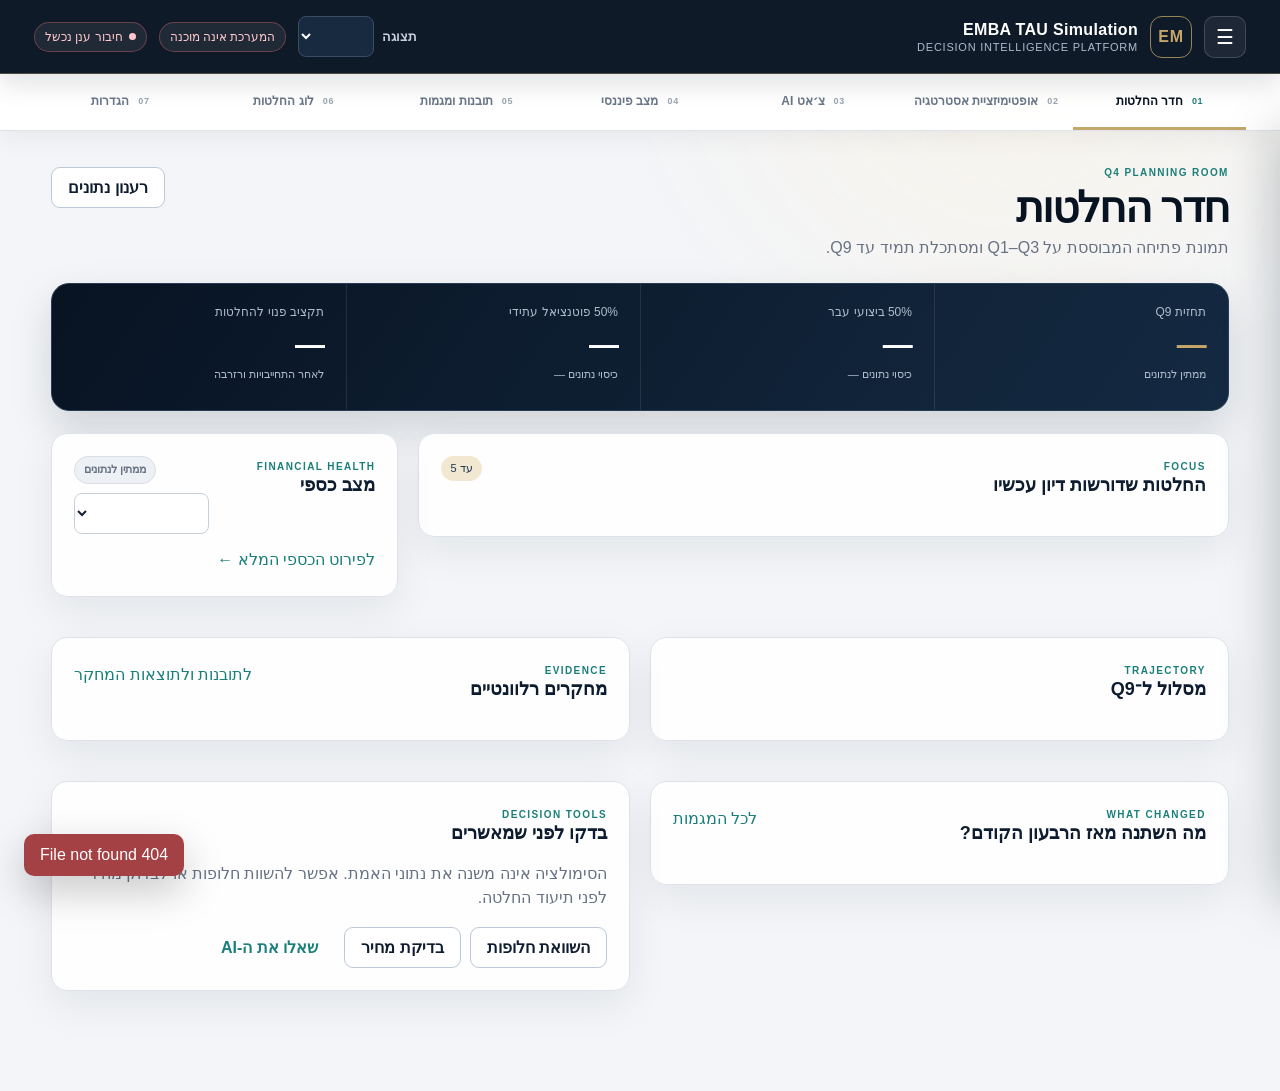
==== static/index.html @ ac129e4a "Add guided inputs and liquidity transfer agent" ====
<!doctype html>
<html lang="he" dir="rtl">
<head>
  <meta charset="utf-8">
  <meta name="viewport" content="width=device-width, initial-scale=1">
  <meta name="color-scheme" content="light">
  <title>EMBA TAU Simulation</title>
  <link rel="icon" href="/static/favicon.svg" type="image/svg+xml">
  <link rel="stylesheet" href="/static/styles.css?v=1.1.5">
</head>
<body>
  <header class="topbar">
    <div class="brand-row">
      <button id="menuButton" class="icon-button" type="button" aria-label="פתיחת תפריט" aria-expanded="false">☰</button>
      <div class="brand-mark">EM</div>
      <div class="brand-copy"><strong>EMBA TAU Simulation</strong><small>Decision Intelligence Platform</small></div>
    </div>
    <div class="top-actions">
      <label class="quarter-picker">תצוגה <select id="quarterSelect" aria-label="בחירת תצוגה ורבעון"></select></label>
      <span id="saveState" class="status-chip">מוכן</span>
      <span id="cloudState" class="status-chip"><i></i> בודק ענן…</span>
    </div>
  </header>

  <nav class="primary-tabs" aria-label="מסכי עבודה מרכזיים">
    <button class="primary-tab active" data-section="dashboard" type="button"><span>01</span>חדר החלטות</button>
    <button class="primary-tab" data-section="strategyopt" type="button"><span>02</span>אופטימיזציית אסטרטגיה</button>
    <button class="primary-tab" data-section="agent" type="button"><span>03</span>צ׳אט AI</button>
    <button class="primary-tab" data-section="finance" type="button"><span>04</span>מצב פיננסי</button>
    <button class="primary-tab" data-section="reports" type="button"><span>05</span>תובנות ומגמות</button>
    <button class="primary-tab" data-section="decisionlog" type="button"><span>06</span>לוג החלטות</button>
    <button class="primary-tab" data-section="settings" type="button"><span>07</span>הגדרות</button>
  </nav>

  <div id="menuOverlay" class="menu-overlay" hidden></div>
  <div id="appShell" class="app-shell">
    <aside id="sideNav" class="side-nav" aria-label="ניווט ראשי" aria-hidden="true">
      <div class="nav-heading">ניווט</div>
      <button class="nav-item active" data-section="dashboard">חדר החלטות</button>
      <button class="nav-item" data-section="strategyopt">אופטימיזציית אסטרטגיה</button>
      <button class="nav-item" data-section="agent">צ׳אט AI והעלאת קבצים</button>
      <button class="nav-item" data-section="finance">מצב פיננסי</button>
      <button class="nav-item" data-section="reports">תובנות ומגמות</button>
      <button class="nav-item" data-section="decisionlog">לוג החלטות</button>
      <button class="nav-item" data-section="settings">הגדרות</button>
      <div class="nav-heading nav-secondary-heading">כלי אנליסט</div>
      <button class="nav-item secondary-nav" data-section="simulation">מעבדת תרחישים</button>
      <button class="nav-item secondary-nav" data-section="economics">תמחור וכלכלת יחידה</button>
      <button class="nav-item secondary-nav" data-section="files">מרכז קבצים וקליטה</button>
      <button class="nav-item secondary-nav" data-section="rules">מרכז החוקים</button>
      <button class="nav-item secondary-nav" data-section="guide">מדריך שימוש</button>
      <button class="nav-item secondary-nav" data-section="backup">גיבוי ושחזור</button>
      <div class="nav-foot">AI Decision OS v1.1<br><span>Supabase · Rulebook · OpenAI</span></div>
    </aside>

    <main>
      <section id="section-dashboard" class="page active">
        <div class="page-head">
          <div><p class="eyebrow">Q4 PLANNING ROOM</p><h1>חדר החלטות</h1><p>תמונת פתיחה המבוססת על Q1–Q3 ומסתכלת תמיד עד Q9.</p></div>
          <button id="refreshButton" class="button secondary" type="button">רענון נתונים</button>
        </div>
        <div id="setupNotice" class="notice hidden"><strong>כדי להתחיל:</strong> העלו ואשרו בנפרד את דוחות Q1, Q2 ו־Q3.</div>
        <div class="q9-strip">
          <div><span>תחזית Q9</span><strong id="q9Score">—</strong><small id="q9Confidence">ממתין לנתונים</small></div>
          <div><span>50% ביצועי עבר</span><strong id="pastScore">—</strong><small id="pastCoverage">כיסוי נתונים —</small></div>
          <div><span>50% פוטנציאל עתידי</span><strong id="futureScore">—</strong><small id="futureCoverage">כיסוי נתונים —</small></div>
          <div><span>תקציב פנוי להחלטות</span><strong id="availableBudget">—</strong><small>לאחר התחייבויות ורזרבה</small></div>
        </div>
        <div class="dashboard-grid">
          <article class="panel decision-panel">
            <div class="panel-head"><div><span class="panel-kicker">FOCUS</span><h2>החלטות שדורשות דיון עכשיו</h2></div><span class="soft-pill">עד 5</span></div>
            <div id="decisionDependencySummary" class="dependency-summary"></div>
            <div id="recommendationsList" class="recommendation-list"></div>
          </article>
          <article class="panel">
            <div class="panel-head"><div><span class="panel-kicker">FINANCIAL HEALTH</span><h2>מצב כספי</h2></div><div class="panel-controls"><span id="dashboardHealthBadge" class="health-badge unknown">ממתין לנתונים</span><select id="dashboardAreaSelect" aria-label="בחירת מדינה"></select></div></div>
            <p id="dashboardHealthHeadline" class="health-headline"></p>
            <div id="dashboardFinance" class="metric-list"></div>
            <button class="text-link" type="button" data-go="finance">לפירוט הכספי המלא ←</button>
          </article>
        </div>
        <div class="dashboard-grid lower-grid">
          <article class="panel"><div class="panel-head"><div><span class="panel-kicker">TRAJECTORY</span><h2>מסלול ל־Q9</h2></div></div><div id="forecastSummary" class="forecast-grid"></div></article>
          <article class="panel"><div class="panel-head"><div><span class="panel-kicker">EVIDENCE</span><h2>מחקרים רלוונטיים</h2></div><button class="text-link" type="button" data-go="reports">לתובנות ולתוצאות המחקר</button></div><div id="dashboardResearch" class="compact-list"></div></article>
        </div>
        <div class="dashboard-grid lower-grid">
          <article class="panel"><div class="panel-head"><div><span class="panel-kicker">WHAT CHANGED</span><h2>מה השתנה מאז הרבעון הקודם?</h2></div><button class="text-link" type="button" data-go="reports">לכל המגמות</button></div><div id="dashboardChanges" class="compact-list"></div></article>
          <article class="panel decision-tools"><div class="panel-head"><div><span class="panel-kicker">DECISION TOOLS</span><h2>בדקו לפני שמאשרים</h2></div></div><p>הסימולציה אינה משנה את נתוני האמת. אפשר להשוות חלופות או לבדוק מחיר לפני תיעוד החלטה.</p><div class="action-row"><button class="button secondary" type="button" data-go="simulation">השוואת חלופות</button><button class="button secondary" type="button" data-go="economics">בדיקת מחיר</button><button class="button ghost" type="button" data-go="agent">שאלו את ה-AI</button></div></article>
        </div>
      </section>

      <section id="section-strategyopt" class="page">
        <div class="page-head">
          <div>
            <p class="eyebrow">ROLLING STRATEGY TO Q9</p>
            <h1>אופטימיזציית אסטרטגיה</h1>
            <p>האסטרטגיה המקורית נשמרת כקו ייחוס. לאחר כל Actual מאושר נבנית טיוטה חדשה מהרבעון הבא ועד Q9.</p>
          </div>
          <div class="action-row">
            <span id="strategyOptimizationStatus" class="status-chip">מחשב תכנית…</span>
            <button id="refreshStrategyOptimization" class="button secondary" type="button">חישוב מחדש</button>
          </div>
        </div>
        <div id="strategyOptimizationNotice" class="notice hidden"></div>
        <div class="q9-strip strategy-kpi-strip">
          <div><span>Actual מאושר עד</span><strong id="strategyActualAsOf">—</strong><small>נקודת הפתיחה של המודל</small></div>
          <div><span>אופק ההחלטות</span><strong id="strategyHorizon">—</strong><small>נבנה מחדש אחרי כל רבעון</small></div>
          <div><span>אומדן נוכחי</span><strong id="strategyCurrentScore">—</strong><small>50% ביצועים + 50% פוטנציאל</small></div>
          <div><span>אומדן לאחר התאמה</span><strong id="strategyOptimizedScore">—</strong><small id="strategyScoreUplift">שינוי צפוי —</small></div>
        </div>

        <div class="strategy-compare">
          <article class="panel strategy-card original">
            <div class="panel-head"><div><span class="panel-kicker">APPROVED BASELINE</span><h2>האסטרטגיה המקורית</h2></div><span class="soft-pill">אינה נדרסת</span></div>
            <div id="strategyOriginal" class="strategy-copy"></div>
          </article>
          <article class="panel strategy-card recommended">
            <div class="panel-head"><div><span class="panel-kicker">RECOMMENDED DRAFT</span><h2>הכיוון המומלץ עכשיו</h2></div><span class="health-badge good">טיוטת מערכת</span></div>
            <div id="strategyRecommended" class="strategy-copy"></div>
            <div class="action-row">
              <button id="askStrategyAI" class="button" type="button">אתגרו עם AI</button>
              <button class="button secondary" type="button" data-go="simulation">פתחו במעבדת תרחישים</button>
            </div>
          </article>
        </div>

        <article class="panel">
          <div class="panel-head"><div><span class="panel-kicker">SCENARIO CHOICE</span><h2>ארבע דרכי פעולה עד Q9</h2><p>כל חלופה מוצגת עם טווח, תקציב, סיכון ויכולת ביצוע.</p></div></div>
          <div id="strategyScenarioGrid" class="strategy-scenario-grid"></div>
        </article>

        <div class="two-columns strategy-detail-grid">
          <article class="panel">
            <div class="panel-head"><div><span class="panel-kicker">WHAT CHANGES</span><h2>מה משתנה מול התכנית המקורית?</h2></div></div>
            <div id="strategyDeltas" class="strategy-deltas"></div>
          </article>
          <article class="panel">
            <div class="panel-head"><div><span class="panel-kicker">GATES &amp; DEPENDENCIES</span><h2>מה חייב לקרות קודם?</h2></div></div>
            <div id="strategyGates" class="strategy-gates"></div>
          </article>
        </div>

        <article class="panel">
          <div class="panel-head"><div><span class="panel-kicker">ROLLING ROADMAP</span><h2>מפת דרך מהרבעון הבא עד Q9</h2><p>כל רבעון נסגר במדידה ובחישוב מחדש; פעולות שלא יבשילו בזמן אינן מקבלות עדיפות.</p></div></div>
          <div id="strategyRoadmap" class="strategy-roadmap"></div>
        </article>

        <div class="two-columns strategy-detail-grid">
          <article class="panel"><div class="panel-head"><div><span class="panel-kicker">EVIDENCE</span><h2>על מה ההמלצה נשענת?</h2></div></div><div id="strategyEvidence" class="compact-list"></div></article>
          <article class="panel"><div class="panel-head"><div><span class="panel-kicker">MODEL LIMITS</span><h2>מה המערכת אינה מניחה?</h2></div></div><div id="strategyLimits" class="compact-list"></div></article>
        </div>
      </section>

      <section id="section-files" class="page">
        <div class="page-head"><div><p class="eyebrow">AUTOMATED INTAKE</p><h1>העלאת נתונים</h1><p>העלו Q1, Q2 ו־Q3 בנפרד. המערכת תחלץ נתונים ותציג חריגים בלבד לאישור.</p></div></div>
        <article class="panel">
          <form id="uploadForm" class="upload-form">
            <label class="drop-zone"><input id="uploadFile" name="file" type="file" required><strong>בחירת קובץ</strong><span id="fileChoice">Excel, CSV, PDF, תמונה או מסמך</span></label>
            <label>רבעון<select name="quarter" required></select></label>
            <label>סוג מסמך<select name="category" required></select></label>
            <label class="grow">הערה<input name="notes" placeholder="מקור או הקשר"></label>
            <button class="button" type="submit">העלאה ופענוח</button>
          </form>
        </article>
        <article class="panel"><div class="panel-head"><div><span class="panel-kicker">REVIEW</span><h2>תהליכי קליטה</h2></div><span id="importCount" class="soft-pill"></span></div><div id="importsList" class="import-list"></div></article>
        <article class="panel"><div class="panel-head"><div><span class="panel-kicker">SOURCE FILES</span><h2>קבצים שמורים</h2></div><span id="uploadCount"></span></div><div id="uploadsList" class="file-list"></div></article>
      </section>

      <section id="section-finance" class="page">
        <div class="page-head"><div><p class="eyebrow">FINANCIAL POSITION</p><h1>מצב כספי</h1><p>חברה מאוחדת ולפי כל מדינה, כולל מזומן פנוי, התחייבויות והון חוזר.</p></div><select id="financeAreaSelect" aria-label="בחירת תצוגה כספית"></select></div>
        <div id="financeDataStatus" class="data-status-card warning" role="status" aria-live="polite"></div>
        <article class="panel filter-bar">
          <div><strong>טווח ניתוח</strong><small>בחרו רבעון בודד או תוצאה מצטברת</small></div>
          <label>תצוגה<select id="financeModeSelect"><option value="quarter">רבעון נבחר</option><option value="cumulative">מצטבר</option></select></label>
          <label>מרבעון<select id="financeFromSelect"></select></label>
          <label>עד רבעון<select id="financeToSelect"></select></label>
          <button id="applyFinanceFilter" class="button secondary" type="button">עדכון תצוגה</button>
        </article>
        <div id="financeRangeSummary" class="range-summary"></div>
        <article class="panel financial-health-panel">
          <div class="panel-head"><div><span class="panel-kicker">DIAGNOSIS</span><h2>אבחון בריאות פיננסית</h2></div><span id="financeHealthBadge" class="health-badge unknown">ממתין לנתונים</span></div>
          <p id="financeHealthHeadline" class="health-headline"></p>
          <div id="financeHealthChecks" class="health-check-grid"></div>
        </article>
        <div id="financeKpis" class="kpi-grid"></div>
        <div class="finance-statements">
          <article class="panel"><div class="panel-head"><div><span class="panel-kicker">P&amp;L</span><h2>רווח והפסד</h2></div></div><div id="pnlSummary" class="metric-list"></div></article>
          <article class="panel"><div class="panel-head"><div><span class="panel-kicker">BALANCE SHEET</span><h2>מאזן ומינוף</h2></div></div><div id="balanceSummary" class="metric-list"></div></article>
          <article class="panel"><div class="panel-head"><div><span class="panel-kicker">LIQUIDITY</span><h2>נזילות ותזרים</h2></div></div><div id="liquiditySummary" class="metric-list"></div></article>
        </div>
        <article class="panel"><div class="panel-head"><div><span class="panel-kicker">COUNTRY VIEW</span><h2>השוואה בין מדינות</h2></div></div><div class="table-wrap"><table><thead><tr><th>מדינה</th><th>מצב</th><th>מטבע</th><th>הכנסות SF</th><th>רווח נקי SF</th><th>מזומן SF</th><th>חוב SF</th><th>מלאי SF</th><th>תקציב פנוי SF</th></tr></thead><tbody id="areaFinanceBody"></tbody></table></div></article>
        <article class="panel"><div class="panel-head"><div><span class="panel-kicker">QUARTERLY PATH</span><h2>מסלול פיננסי לפי רבעון</h2></div></div><div class="table-wrap"><table><thead><tr><th>רבעון</th><th>הכנסות</th><th>רווח גולמי</th><th>רווח נקי</th><th>מזומן</th><th>חוב</th><th>ROS</th></tr></thead><tbody id="financeTrendBody"></tbody></table></div></article>
        <details class="panel correction-panel"><summary>תיקון ידני חריג</summary><p>מיועד רק לשדה שלא חולץ נכון מהקובץ.</p><form id="areaFinanceForm" class="form-grid"><label>מדינה<input name="area" required></label><label>מטבע<input name="currency"></label><label>שער ל־SF<input name="fx_to_sf" type="number" step="any" value="1"></label><label>הכנסות במטבע מקומי<input name="revenue_lc" type="number" step="any"></label><label>רווח נקי במטבע מקומי<input name="net_profit_lc" type="number" step="any"></label><label>מזומן במטבע מקומי<input name="ending_cash_lc" type="number" step="any"></label><label>חוב במטבע מקומי<input name="debt_lc" type="number" step="any"></label><label>התחייבויות השקעה<input name="capex_commitments_lc" type="number" step="any"></label><div class="wide form-action"><button class="button" type="submit">שמירת תיקון</button></div></form></details>
      </section>

      <section id="section-reports" class="page">
        <div class="page-head"><div><p class="eyebrow">CUMULATIVE INTELLIGENCE</p><h1>תובנות ומגמות</h1><p>מה השתנה בין הרבעונים, מה למדנו על תמחור ומתחרים, ומה תוצאות מחקרי השוק אומרות עבורנו.</p></div><div class="segmented"><button id="quarterReportButton" type="button">הרבעון הנבחר</button><button id="cumulativeReportButton" class="active" type="button">מצטבר עד הרבעון</button></div></div>
        <div id="insightCards" class="insight-card-grid"></div>
        <article class="panel"><div id="reportHeader" class="report-title"></div><div id="reportKpis" class="kpi-grid compact"></div><div id="reportNarrative" class="report-grid"></div></article>
        <article class="panel"><div class="panel-head"><div><span class="panel-kicker">TREND</span><h2>מגמה רבעונית</h2></div></div><div class="table-wrap"><table><thead><tr><th>רבעון</th><th>הכנסות</th><th>רווח נקי</th><th>מזומן</th><th>מכירות</th><th>מלאי</th><th>טכנולוגיה</th></tr></thead><tbody id="trendBody"></tbody></table></div></article>
        <div class="two-columns insight-columns">
          <article class="panel"><div class="panel-head"><div><span class="panel-kicker">PRICING SIGNALS</span><h2>כדאיות תמחור</h2></div></div><div id="pricingInsights" class="compact-list"></div></article>
          <article class="panel"><div class="panel-head"><div><span class="panel-kicker">COMPETITIVE MOVES</span><h2>מגמות מתחרים</h2></div></div><div id="competitorInsights" class="compact-list"></div></article>
        </div>
        <article class="panel">
          <div class="panel-head"><div><span class="panel-kicker">MARKET RESEARCH</span><h2>תוצאות מחקרי שוק והמלצות</h2><p>המספרים מוצגים מתוך דוחות המחקר המאושרים, לצד המשמעות עבור החברה.</p></div><select id="insightResearchDomainSelect"><option value="">כל התחומים</option><option>תמחור</option><option>טכנולוגיה</option><option>קיבולת</option><option>תחרות</option><option>פיננסים</option></select></div>
          <div id="insightResearchResults" class="research-insight-list"></div>
        </article>
      </section>

      <section id="section-research" class="page">
        <div class="page-head"><div><p class="eyebrow">MARKET INTELLIGENCE</p><h1>מרכז מחקרי שוק</h1><p>מה כל מחקר אומר, לאיזו החלטה הוא רלוונטי ומה עדיין חסר.</p></div><select id="researchDomainSelect"><option value="">כל ההחלטות</option><option>תמחור</option><option>ייצור</option><option>מו״פ</option><option>שיווק</option><option>קיבולת</option></select></div>
        <div id="researchResults" class="research-grid"></div>
        <details class="panel"><summary>קטלוג מחקרים זמין</summary><div id="researchCatalog" class="catalog-list"></div></details>
      </section>

      <section id="section-simulation" class="page">
        <div class="page-head"><div><p class="eyebrow">SCENARIO LAB</p><h1>מעבדת תרחישים</h1><p>בנו סל פעולות, בדקו תקציב והשוו תוצאות צפויות עד Q9 בלי לשנות נתוני אמת.</p></div></div>
        <div class="simulation-layout">
          <article class="panel">
            <div class="panel-head"><div><span class="panel-kicker">ACTIONS</span><h2>בניית סל פעולות</h2></div><span id="scenarioBudgetLabel" class="soft-pill">תקציב —</span></div>
            <form id="actionForm" class="form-grid">
              <label class="wide">פעולה במשחק<select name="code"></select></label>
              <p id="actionTiming" class="wide action-timing"></p>
              <label data-action-field="area">מדינה / אזור<select name="area"></select></label>
              <label data-action-field="target_area">אזור יעד<select name="target_area"></select></label>
              <label data-action-field="product">מוצר<select name="product"></select></label>
              <label data-action-field="model">פלח / דגם<select name="model"></select></label>
              <label data-action-field="grade">רמה טכנולוגית<input name="grade" type="number" min="0" max="9" step="1"></label>
              <label data-action-field="x_grade">רמת X לייצור Y<input name="x_grade" type="number" min="0" max="9" step="1"></label>
              <label data-action-field="price_lc">מחיר במטבע מקומי<input name="price_lc" type="number" step="any"></label>
              <label data-action-field="advertising_lc">פרסום במטבע מקומי<input name="advertising_lc" type="number" step="any"></label>
              <label data-action-field="units">יחידות<input name="units" type="number" step="1"></label>
              <label data-action-field="plant_count">מספר מפעלים<input name="plant_count" type="number" min="0" max="3" step="1"></label>
              <label data-action-field="office_delta">שינוי במספר משרדי מכירות<input name="office_delta" type="number" step="1"></label>
              <label data-action-field="variable_cost_sf">עלות משתנה ליחידה SF<input name="variable_cost_sf" type="number" step="any"></label>
              <label data-action-field="price_sf">מחיר ליחידה SF<input name="price_sf" type="number" step="any"></label>
              <label data-action-field="amount_sf">סכום SF<input name="amount_sf" type="number" step="any"></label>
              <label data-action-field="interest_rate">ריבית לרבעון %<input name="interest_rate" type="number" step="0.01"></label>
              <label data-action-field="direction">כיוון הפעולה<select name="direction"><option value="borrow">קבלת הלוואה / רכישה</option><option value="invest">השקעה / מכירה</option></select></label>
              <label data-action-field="currency">מטבע מקור<input name="currency"></label>
              <label data-action-field="target_currency">מטבע יעד<input name="target_currency"></label>
              <label data-action-field="transport_mode">אופן העברה<select name="transport_mode"><option value="surface">רגילה / ימית</option><option value="air">אווירית</option></select></label>
              <label data-action-field="priority">עדיפות<input name="priority" type="number" step="1"></label>
              <label data-action-field="study_id">מספר מחקר MR<input name="study_id" type="number" step="1"></label>
              <label data-action-field="partner_company">חברה שותפה<input name="partner_company" type="number" min="1" max="10" step="1"></label>
              <label data-action-field="final_payment_sf">תשלום סופי SF<input name="final_payment_sf" type="number" step="any"></label>
              <label data-action-field="payment_quarter">רבעון תשלום<select name="payment_quarter"></select></label>
              <label data-action-field="restricted">רישיון מוגבל<select name="restricted"><option value="false">לא</option><option value="true">כן</option></select></label>
              <label data-action-field="cost_sf">עלות מזומן כוללת SF<input name="cost_sf" type="number" step="any" value="0"></label>
              <div class="wide form-action"><button class="button secondary" type="submit">הוספה לסל</button></div>
            </form>
            <div id="actionBasket" class="action-basket"></div>
            <div class="action-row"><button id="runSimulationButton" class="button" type="button">הרצת סימולציה</button><button id="saveScenarioButton" class="button secondary" type="button">שמירת תרחיש</button><button id="createDecisionPackButton" class="button ghost" type="button">יצירת חבילת החלטות</button></div>
          </article>
          <article class="panel result-panel"><div class="panel-head"><div><span class="panel-kicker">EXPECTED OUTCOME</span><h2>תוצאות צפויות</h2></div></div><div id="simulationResult" class="empty-copy">הוסיפו פעולה והריצו סימולציה.</div></article>
        </div>
        <article class="panel"><div class="panel-head"><div><span class="panel-kicker">SAVED</span><h2>תרחישים שמורים</h2></div></div><div id="savedScenarios" class="compact-list"></div></article>
      </section>

      <section id="section-economics" class="page">
        <div class="page-head"><div><p class="eyebrow">PRICING ENGINE</p><h1>תמחור וכלכלת יחידה</h1><p>מחיר מינימום, איזון, מחיר יעד ומחיר מומלץ תחת מגבלת מלאי וביקוש.</p></div></div>
        <div class="two-columns">
          <article class="panel"><form id="economicsForm" class="form-grid"><label>מחיר נוכחי<input name="price_lc" type="number" step="any"></label><label>ביקוש במחיר בסיס<input name="base_demand_units" type="number" step="any"></label><label>עלות ייצור ליחידה<input name="manufacturing_cost_lc" type="number" step="any"></label><label>עלות מכירה משתנה<input name="variable_selling_cost_lc" type="number" step="any"></label><label>עלויות קבועות<input name="fixed_cost_lc" type="number" step="any"></label><label>כמות זמינה<input name="available_units" type="number" step="any"></label><label>אלסטיות מחיר<input name="elasticity" type="number" step="0.1" value="1"></label><label>מרווח תפעולי יעד<input name="target_operating_margin" type="number" step="0.01" value="0.2"></label><div class="wide form-action"><button class="button" type="submit">חישוב מחיר</button></div></form></article>
          <article class="panel"><div id="economicsResult" class="empty-copy">הזינו נתונים או בחרו המלצת תמחור מחדר ההחלטות.</div></article>
        </div>
      </section>

      <section id="section-agent" class="page">
        <div class="page-head"><div><p class="eyebrow">AI COPILOT</p><h1>צ׳אט AI</h1><p>שיחה חופשית על כלל הנתונים, המסמכים והתרחישים. אפשר להעלות קובץ ישירות כאן ולשאול עליו לאחר אישור הקליטה.</p></div><span id="agentStatus" class="status-chip">בודק הגדרה…</span></div>
        <article class="panel chat-upload-panel">
          <div><span class="panel-kicker">UPLOAD &amp; ASK</span><h2>העלאת קובץ לצ׳אט</h2><p>הרבעון יזוהה אוטומטית. המערכת תציג מה חולץ לפני שהנתונים נכנסים למודל.</p></div>
          <form id="agentUploadForm" class="chat-upload-form">
            <input id="agentUploadFile" name="file" type="file" required>
            <input name="quarter" type="hidden" value="Setup">
            <label>סוג מסמך<select name="category"></select></label>
            <button class="button secondary" type="submit">העלאה ופענוח</button>
          </form>
          <div id="agentImportStatus" class="agent-import-status"></div>
        </article>
        <article class="agent-shell">
          <div class="agent-control">
            <label>הנחיות קבועות ל־AI
              <textarea id="agentInstructions" rows="2" placeholder="לדוגמה: שמור תמיד 500K SF במזומן; תעדף רווחיות על נתח שוק; הצג חלופה שמרנית."></textarea>
            </label>
            <div class="quick-prompts" aria-label="שאלות מהירות">
              <button type="button" data-agent-prompt="נתח את המצב הפיננסי הנוכחי: נזילות, רווח והפסד, מאזן, תזרים, חוב והון חוזר. מה תקין ומה דורש פעולה?">אבחון פיננסי</button>
              <button type="button" data-agent-prompt="בדוק את המזומן בכל אזור ובכל מטבע מול חובות ספקים, התחייבויות שוטפות, חוב, השקעות ורצפת המזומן. אם נדרשת העברה, ציין בדיוק: מאיזה אזור ומטבע, לאיזה אזור, כמה נטו וכמה ברוטו, עמלת המרה, יתרת מזומן בכל צד אחרי ההעברה, ומהי ההנחה הניהולית ששימשה לחישוב.">העברת נזילות מדויקת</button>
              <button type="button" data-agent-prompt="תן לי שלוש החלטות מומלצות לרבעון הפעיל, כולל השפעה על רווח, מזומן וציון Q9, במסגרת התקציב.">3 החלטות עכשיו</button>
              <button type="button" data-agent-prompt="בנה סל פעולות אופטימלי תחת התקציב ורצפת המזומן, והצג סדר ביצוע.">אופטימיזציית תקציב</button>
              <button type="button" data-agent-prompt="השווה תרחיש שמרני, מומלץ ואגרסיבי עד Q9 והסבר את הסיכונים.">השוואת תרחישים</button>
              <button type="button" data-agent-prompt="אילו נתונים או מחקרי שוק חסרים כדי לשפר את ההחלטה הבאה?">מה חסר?</button>
            </div>
          </div>
          <div id="agentMessages" class="agent-messages"><div class="agent-bubble assistant">אני יכול לאבחן את המצב הפיננסי, להשוות החלטות, להריץ סימולציות ולהציע סדר פעולות עד Q9. בחרו שאלה מהירה או כתבו הוראה חופשית.</div></div>
          <form id="agentForm" class="agent-form"><textarea name="question" rows="2" placeholder="כתבו הוראה חופשית — למשל: השווה העלאת מחיר מול צמצום ייצור ושמור על רצפת המזומן" required></textarea><button class="button" type="submit">ניתוח עם AI</button></form>
        </article>
      </section>

      <section id="section-decisionlog" class="page">
        <div class="page-head"><div><p class="eyebrow">DECISION MEMORY</p><h1>לוג החלטות</h1><p>מה המליצה המערכת, מה החלטנו, מה ציפינו שיקרה ומה התרחש בפועל.</p></div><div class="log-filters"><select id="decisionLogQuarter"><option value="">כל הרבעונים</option></select><select id="decisionLogStatus"><option value="">כל הסטטוסים</option><option>טיוטה</option><option>אושר</option><option>בוצע</option><option>נסגר</option></select></div></div>
        <div id="decisionLogSummary" class="q9-strip log-summary"></div>
        <article class="panel">
          <div class="panel-head"><div><span class="panel-kicker">TIMELINE</span><h2>החלטות עד כה</h2></div><button id="newDecisionButton" class="button secondary" type="button">הוספת החלטה ידנית</button></div>
          <div id="decisionLogList" class="decision-log-list"></div>
        </article>
        <details id="manualDecisionPanel" class="panel">
          <summary>הוספת החלטה שלא נוצרה מחדר ההחלטות</summary>
          <form id="decisionForm" class="form-grid">
            <label>רבעון<select name="quarter"></select></label>
            <label>תחום<input name="domain" placeholder="תמחור, ייצור, מימון…"></label>
            <label class="wide">כותרת<input name="title" required></label>
            <label class="wide">מה הוחלט?<textarea name="selected_option" rows="2"></textarea></label>
            <label class="wide">מדוע?<textarea name="rationale" rows="2"></textarea></label>
            <label>בעל אחריות<input name="owner"></label>
            <label>סטטוס<select name="status"><option>טיוטה</option><option>אושר</option><option>בוצע</option><option>נסגר</option></select></label>
            <label class="wide">תוצאה צפויה<textarea name="expected_result" rows="2"></textarea></label>
            <div class="wide form-action"><button class="button" type="submit">שמירת החלטה</button></div>
          </form>
        </details>
      </section>

      <section id="section-settings" class="page">
        <div class="page-head"><div><p class="eyebrow">CONTROL</p><h1>הגדרות</h1><p>קווים אדומים ומסגרת הניקוד הפנימית.</p></div></div>
        <article class="panel narrow"><form id="settingsForm" class="form-grid"><label class="wide">שם החברה<input name="company_name"></label><label>רצפת מזומן SF<input name="cash_buffer_sf" type="number" step="any" min="0"></label><label>השקעת מו״פ מינימלית SF<input name="min_rd_sf" type="number" step="any" min="0"></label><label>רבעון פתיחה<select name="startup_quarter"></select></label></form><p class="hint">המערכת נועלת 50% ביצועי עבר ו־50% פוטנציאל עתידי. המשקלים הפנימיים מוצגים כאומדן ניהולי בלבד.</p></article>
        <article class="panel"><div class="panel-head"><div><span class="panel-kicker">ADVANCED</span><h2>כלים ותפעול</h2><p>מסכים משניים שאינם נדרשים בכל ישיבת החלטות.</p></div></div><div class="settings-tools"><button class="tool-tile" type="button" data-go="files"><strong>מרכז קבצים</strong><span>בדיקת חילוץ, אישור ומקורות</span></button><button class="tool-tile" type="button" data-go="simulation"><strong>מעבדת תרחישים</strong><span>בניית סל פעולות מלא</span></button><button class="tool-tile" type="button" data-go="economics"><strong>תמחור וכלכלת יחידה</strong><span>מחיר מינימום, איזון ויעד</span></button><button class="tool-tile" type="button" data-go="rules"><strong>מרכז החוקים</strong><span>מקורות, גרסאות ובדיקת פעולה</span></button><button class="tool-tile" type="button" data-go="guide"><strong>מדריך שימוש</strong><span>תהליך עבודה רבעוני</span></button><button class="tool-tile" type="button" data-go="backup"><strong>גיבוי ושחזור</strong><span>הורדת מצב מלא ושחזור</span></button></div></article>
      </section>

      <section id="section-rules" class="page">
        <div class="page-head"><div><p class="eyebrow">APPROVED RULEBOOK</p><h1>מרכז החוקים</h1><p>מקור האמת המאושר למשחק הנוכחי. כל חוק מוצג עם מקור, עמוד, גרסה וסוג אכיפה.</p></div><span id="rulebookVersion" class="status-chip">טוען גרסה…</span></div>
        <div id="rulebookSummary" class="q9-strip"></div>
        <article class="panel">
          <div class="panel-head"><div><span class="panel-kicker">SEARCH</span><h2>חיפוש חוק בשפה רגילה</h2></div></div>
          <form id="ruleSearchForm" class="filter-bar">
            <label class="grow">חיפוש<input name="query" placeholder="לדוגמה: מתי מפעל חדש יכול לייצר?"></label>
            <label>תחום<select name="domain"><option value="">כל התחומים</option><option value="finance">מימון</option><option value="production">ייצור</option><option value="pricing">תמחור</option><option value="logistics">לוגיסטיקה</option><option value="technology">טכנולוגיה</option><option value="research">מחקר</option></select></label>
            <label>סוג<select name="knowledge_type"><option value="">כל הסוגים</option><option>Hard Rule</option><option>Parameter</option><option>Time Lag</option><option>Formula</option><option>Decision Constraint</option><option>Market Research Definition</option><option>Strategy Constraint</option></select></label>
            <button class="button secondary" type="submit">חיפוש</button>
          </form>
          <div id="rulebookList" class="rulebook-list"></div>
        </article>
        <div class="two-columns">
          <article class="panel">
            <div class="panel-head"><div><span class="panel-kicker">LEGALITY CHECK</span><h2>האם פעולה זו מותרת?</h2></div></div>
            <form id="ruleCheckForm" class="form-grid">
              <label>קוד טופס<input name="code" placeholder="A2-4, H5…"></label>
              <label>סוג פעולה<input name="type" placeholder="production, rd…"></label>
              <label>אזור<select name="area"><option value="">—</option><option>USA</option><option>Europe</option><option>Brazil</option><option>Liechtenstein</option></select></label>
              <label>מוצר<select name="product"><option value="">—</option><option>X</option><option>Y</option></select></label>
              <label>רמת מוצר<input name="grade" type="number" step="1"></label>
              <label>רמת X לייצור Y<input name="x_grade" type="number" step="1"></label>
              <label>כמות<input name="units" type="number" step="any"></label>
              <label>עלות SF<input name="cost_sf" type="number" step="any"></label>
              <div class="wide form-action"><button class="button" type="submit">בדיקת פעולה</button></div>
            </form>
            <div id="ruleCheckResult" class="empty-copy">הזינו פעולה כדי לבדוק אותה מול החוקים המאושרים.</div>
          </article>
          <article class="panel"><div class="panel-head"><div><span class="panel-kicker">SOURCES & CONFLICTS</span><h2>מקורות וסתירות פתוחות</h2></div></div><div id="ruleSources" class="compact-list"></div></article>
        </div>
      </section>

      <section id="section-guide" class="page">
        <div class="page-head"><div><p class="eyebrow">HOW TO USE</p><h1>מדריך שימוש</h1><p>מסלול העבודה הקבוע מסיום Q3 ועד Q9.</p></div></div>
        <div class="guide-steps">
          <article class="guide-step"><span>1</span><div><h2>הקמה</h2><p>הגדירו חברה, רצפת מזומן ויעדי Q9; העלו אסטרטגיה וכללי משחק.</p></div></article>
          <article class="guide-step"><span>2</span><div><h2>קליטת Q1–Q3</h2><p>העלו כל רבעון בנפרד, בדקו חריגים ואשרו את הנתונים שחולצו.</p></div></article>
          <article class="guide-step"><span>3</span><div><h2>חדר החלטות</h2><p>עברו על כספים, תחזית Q9 ושלוש עד חמש ההחלטות הדחופות.</p></div></article>
          <article class="guide-step"><span>4</span><div><h2>מחקר וסימולציה</h2><p>בדקו רק מחקרים רלוונטיים וסמלצו חלופות במסגרת התקציב.</p></div></article>
          <article class="guide-step"><span>5</span><div><h2>אישור וגיבוי</h2><p>שמרו תרחיש, תעדו החלטה, צרו Snapshot והורידו גיבוי.</p></div></article>
          <article class="guide-step"><span>6</span><div><h2>הרבעון הבא</h2><p>העלו את התוצאות, השוו תחזית לביצוע ועדכנו את המודל עד Q9.</p></div></article>
        </div>
      </section>

      <section id="section-backup" class="page">
        <div class="page-head"><div><p class="eyebrow">CONTINUITY</p><h1>גיבוי ושחזור</h1><p>כל הרשומות, מחקרי השוק, התרחישים, שיחות ה-Agent והקבצים.</p></div></div>
        <div class="two-columns"><article class="panel"><h2>הורדת גיבוי מלא</h2><p>מומלץ לאחר קליטת Q1–Q3 ולפני סגירת כל רבעון.</p><a class="button" href="/api/backup">הורדת ZIP</a></article><article class="panel"><h2>שחזור מגיבוי</h2><form id="restoreForm" class="restore-form"><input name="file" type="file" accept=".zip" required><select name="mode"><option value="replace">החלפה מלאה</option><option value="merge">מיזוג</option></select><button class="button danger" type="submit">שחזור</button></form></article></div>
        <article class="panel danger-zone"><div><h2>איפוס נתוני חברה</h2><p>מוחק רשומות וקבצים אך משאיר קטלוגי מבנה.</p></div><button id="resetButton" class="button danger secondary" type="button">איפוס</button></article>
      </section>
    </main>
  </div>
  <div id="toast" class="toast" role="status" aria-live="polite"></div>
  <script src="/static/app.js?v=1.1.5" defer></script>
</body>
</html>
---- static/styles.css ----
:root {
  --navy-950: #081322;
  --navy-900: #0d1c2e;
  --navy-800: #142a42;
  --navy-700: #1e3a56;
  --gold: #c5a76a;
  --gold-soft: #f2e8d2;
  --teal: #1b7f79;
  --teal-soft: #e3f2f0;
  --ink: #142131;
  --muted: #677384;
  --line: #dce2e9;
  --surface: #ffffff;
  --canvas: #f3f5f8;
  --green: #23785f;
  --green-soft: #e5f3ed;
  --amber: #a96d18;
  --amber-soft: #fff1d9;
  --red: #a34145;
  --red-soft: #f9e8e9;
  --shadow: 0 14px 42px rgba(9, 27, 46, .07);
  font-family: "Segoe UI", Arial, sans-serif;
}

* { box-sizing: border-box; }
html { background: var(--canvas); }
body { margin: 0; min-height: 100vh; color: var(--ink); background: radial-gradient(circle at 80% 0, #f9f4e9 0, transparent 26rem), var(--canvas); }
button, input, select, textarea { font: inherit; }
button, a { -webkit-tap-highlight-color: transparent; }
.hidden, [hidden] { display: none !important; }

.topbar { position: sticky; top: 0; z-index: 40; min-height: 74px; display: flex; align-items: center; justify-content: space-between; gap: 24px; padding: 11px clamp(16px, 3vw, 34px); color: white; background: rgba(8,19,34,.97); border-bottom: 1px solid rgba(197,167,106,.35); box-shadow: 0 9px 28px rgba(8,19,34,.13); backdrop-filter: blur(12px); }
.brand-row, .top-actions { display: flex; align-items: center; gap: 12px; }
.brand-mark { display: grid; place-items: center; width: 42px; height: 42px; border: 1px solid rgba(197,167,106,.75); border-radius: 12px; color: var(--gold); font-weight: 700; letter-spacing: .04em; }
.brand-copy strong, .brand-copy small { display: block; }
.brand-copy strong { font-size: 16px; letter-spacing: .02em; }
.brand-copy small { margin-top: 2px; color: #aebccc; font-size: 11px; letter-spacing: .07em; text-transform: uppercase; }
.icon-button { display: grid; place-items: center; width: 42px; height: 42px; border: 1px solid rgba(255,255,255,.16); border-radius: 10px; color: white; background: rgba(255,255,255,.06); cursor: pointer; font-size: 20px; }
.icon-button:hover { background: rgba(255,255,255,.12); }
.quarter-picker { display: flex; align-items: center; gap: 8px; color: #c7d0dc; font-size: 13px; }
.quarter-picker select { min-width: 76px; color: white; background: #172a40; border-color: #3a4d62; }
.status-chip { display: inline-flex; align-items: center; gap: 6px; padding: 7px 10px; color: #c7d0dc; background: rgba(255,255,255,.07); border: 1px solid rgba(255,255,255,.1); border-radius: 999px; font-size: 12px; white-space: nowrap; }
.status-chip.ok, .status-chip.saved { color: #bfe8d9; border-color: rgba(93,192,155,.35); }
.status-chip.error { color: #ffc8cb; border-color: rgba(220,98,107,.4); }
.status-chip.saving { color: #ffe2a7; }
.status-chip i { width: 7px; height: 7px; border-radius: 50%; background: currentColor; }

.primary-tabs { position: sticky; z-index: 35; top: 74px; display: grid; grid-template-columns: repeat(7,minmax(135px,1fr)); min-height: 56px; padding: 0 clamp(14px,3vw,34px); background: rgba(255,255,255,.95); border-bottom: 1px solid var(--line); box-shadow: 0 8px 24px rgba(8,19,34,.05); backdrop-filter: blur(12px); overflow-x: auto; }
.primary-tab { position: relative; display: flex; align-items: center; justify-content: center; gap: 9px; min-height: 56px; padding: 9px 11px; color: #687688; background: transparent; border: 0; border-bottom: 3px solid transparent; white-space: nowrap; cursor: pointer; font-size: 12px; font-weight: 600; }
.primary-tab span { color: #9aa5b2; font-size: 9px; font-weight: 700; letter-spacing: .08em; }
.primary-tab:hover { color: var(--navy-900); background: rgba(8,19,34,.025); }
.primary-tab.active { color: var(--navy-950); border-bottom-color: var(--gold); }
.primary-tab.active span { color: var(--teal); }

.app-shell { min-height: calc(100vh - 130px); }
.side-nav { position: fixed; z-index: 50; top: 130px; right: 0; bottom: 0; width: min(290px, 84vw); display: flex; flex-direction: column; gap: 4px; padding: 24px 16px; color: white; background: linear-gradient(180deg, var(--navy-900), var(--navy-950)); border-left: 1px solid rgba(197,167,106,.28); box-shadow: -18px 0 48px rgba(5,14,25,.25); transform: translateX(105%); transition: transform .22s ease; overflow-y: auto; }
body.menu-open .side-nav { transform: translateX(0); }
.menu-overlay { position: fixed; z-index: 45; inset: 130px 0 0; background: rgba(4,12,22,.44); backdrop-filter: blur(2px); }
.nav-heading { padding: 0 13px 12px; color: var(--gold); font-size: 11px; letter-spacing: .12em; text-transform: uppercase; }
.nav-item { appearance: none; border: 0; border-radius: 9px; padding: 12px 14px; color: #b7c4d2; background: transparent; text-align: right; cursor: pointer; transition: .16s ease; }
.nav-item:hover { color: white; background: rgba(255,255,255,.06); }
.nav-item.active { color: white; background: linear-gradient(90deg, rgba(197,167,106,.16), rgba(27,127,121,.24)); box-shadow: inset -3px 0 var(--gold); font-weight: 600; }
.nav-secondary-heading { margin-top: 13px; padding-top: 18px; border-top: 1px solid rgba(255,255,255,.1); }
.secondary-nav { padding-block: 9px; font-size: 12px; }
.nav-foot { margin-top: auto; padding: 18px 13px 0; border-top: 1px solid rgba(255,255,255,.1); color: #8394a7; font-size: 11px; line-height: 1.7; }

main { padding: 36px clamp(18px, 4vw, 64px) 80px; }
.page { display: none; max-width: 1440px; margin: 0 auto; animation: page-enter .2s ease; }
.page.active { display: block; }
@keyframes page-enter { from { opacity: 0; transform: translateY(4px); } }
.page-head { min-height: 76px; display: flex; align-items: flex-start; justify-content: space-between; gap: 22px; margin-bottom: 26px; }
.page-head h1 { margin: 0 0 7px; font-size: clamp(28px, 3.3vw, 44px); line-height: 1.08; letter-spacing: -.04em; color: var(--navy-950); }
.page-head p:not(.eyebrow) { margin: 0; color: var(--muted); }
.eyebrow, .panel-kicker { margin: 0 0 7px; color: var(--teal); font-size: 10px; font-weight: 700; letter-spacing: .14em; text-transform: uppercase; }
.notice { margin-bottom: 18px; padding: 13px 16px; color: var(--amber); background: var(--amber-soft); border-right: 4px solid var(--amber); border-radius: 10px; }

.q9-strip { display: grid; grid-template-columns: repeat(4, minmax(0,1fr)); margin-bottom: 22px; color: white; background: linear-gradient(125deg, var(--navy-950), var(--navy-800)); border: 1px solid #263d54; border-radius: 18px; box-shadow: 0 18px 42px rgba(8,19,34,.15); overflow: hidden; }
.q9-strip > div { min-height: 126px; padding: 21px 22px; border-left: 1px solid rgba(255,255,255,.09); }
.q9-strip > div:last-child { border-left: 0; }
.q9-strip span, .q9-strip small { display: block; color: #aebccc; }
.q9-strip span { font-size: 12px; }
.q9-strip strong { display: block; margin: 9px 0 6px; color: #fff; font-size: 30px; font-weight: 600; letter-spacing: -.03em; }
.q9-strip > div:first-child strong { color: var(--gold); }
.q9-strip small { font-size: 11px; }

.dashboard-grid, .two-columns, .simulation-layout { display: grid; grid-template-columns: minmax(0, 1.4fr) minmax(320px, .6fr); gap: 20px; align-items: start; }
.lower-grid { grid-template-columns: repeat(2, minmax(0,1fr)); margin-top: 20px; }
.two-columns, .simulation-layout { grid-template-columns: repeat(2, minmax(0,1fr)); }
.panel { margin-bottom: 20px; padding: 22px; background: rgba(255,255,255,.94); border: 1px solid var(--line); border-radius: 16px; box-shadow: var(--shadow); }
.panel.narrow { max-width: 920px; }
.panel-head { display: flex; align-items: flex-start; justify-content: space-between; gap: 14px; margin-bottom: 18px; }
.panel-head h2, .panel h2 { margin: 0; color: var(--navy-900); font-size: 18px; }
.panel-controls { display: flex; align-items: center; justify-content: flex-end; gap: 9px; flex-wrap: wrap; }
.soft-pill { display: inline-flex; padding: 6px 9px; color: var(--navy-700); background: var(--gold-soft); border-radius: 999px; font-size: 11px; white-space: nowrap; }

.recommendation-list, .compact-list, .metric-list, .import-list, .action-basket, .catalog-list { display: grid; gap: 10px; }
.dependency-summary { margin: -4px 0 14px; padding: 14px 16px; border: 1px solid #cfe4e1; border-radius: 12px; background: linear-gradient(135deg,#f2fbf9,#f8fafc); }
.dependency-summary:empty { display: none; }
.dependency-summary-head { display: flex; align-items: flex-start; justify-content: space-between; gap: 12px; }
.dependency-summary-head strong { display: block; margin-top: 3px; color: var(--navy-900); font-size: 16px; }
.dependency-summary p { margin: 9px 0; color: var(--navy-700); font-size: 12px; line-height: 1.55; }
.dependency-summary > small { display: block; margin-top: 10px; color: var(--muted); }
.dependency-sequence { display: flex; align-items: center; gap: 7px; overflow-x: auto; padding-bottom: 3px; }
.dependency-sequence span { display: inline-flex; align-items: center; gap: 6px; flex: 0 0 auto; padding: 7px 9px; border: 1px solid #dfe8ec; border-radius: 999px; color: var(--navy-700); background: white; font-size: 11px; }
.dependency-sequence span:not(:last-child)::after { content: "←"; margin-right: 5px; color: var(--teal); }
.dependency-sequence b { display: grid; place-items: center; width: 19px; height: 19px; border-radius: 50%; color: white; background: var(--teal); font-size: 10px; }
.recommendation { display: grid; grid-template-columns: 32px minmax(0,1fr) auto; align-items: start; gap: 14px; padding: 17px 4px; border-bottom: 1px solid #e9edf2; }
.recommendation:last-child { border-bottom: 0; }
.priority { display: grid; place-items: center; width: 30px; height: 30px; border-radius: 50%; color: var(--navy-900); background: var(--gold-soft); font-size: 12px; font-weight: 700; }
.recommendation strong, .recommendation small { display: block; }
.recommendation small { margin-top: 4px; color: var(--muted); line-height: 1.45; }
.recommendation-main { min-width: 0; }
.recommendation-main > strong { margin: 7px 0 2px; color: var(--navy-900); font-size: 16px; }
.recommendation-meta, .recommendation-actions { display: flex; align-items: center; gap: 7px; flex-wrap: wrap; }
.recommendation-actions { align-self: center; justify-content: flex-end; }
.risk-label { color: var(--muted); font-size: 11px; }
.impact-grid { display: grid; grid-template-columns: repeat(4,minmax(95px,1fr)); gap: 7px; margin-top: 12px; }
.impact-grid > div { padding: 9px 10px; background: #f6f8fa; border: 1px solid #e8edf1; border-radius: 9px; }
.impact-grid span { display: block; margin-bottom: 4px; color: var(--muted); font-size: 10px; }
.impact-grid strong { color: var(--navy-900); font-size: 13px; }
.impact-horizon { display: grid; grid-template-columns: repeat(2,minmax(0,1fr)); gap: 8px; margin-top: 12px; color: var(--muted); font-size: 9px; font-weight: 700; letter-spacing: .04em; }
.positive { color: var(--green) !important; }
.negative { color: var(--red) !important; }
.ai-explanation { margin: 10px 0 0 !important; padding: 10px 12px; color: var(--navy-700) !important; background: var(--teal-soft); border-right: 3px solid var(--teal); border-radius: 8px; font-size: 12px; }
.ai-explanation span { display: inline-block; margin-right: 7px; color: var(--muted); }
.dependency-note { margin: 9px 0; padding: 10px 12px; border: 1px solid #e3e8ee; border-radius: 9px; background: #fbfcfd; }
.dependency-note > div { display: flex; align-items: center; justify-content: space-between; gap: 12px; color: var(--navy-800); font-size: 11px; }
.dependency-note > div span { color: var(--muted); }
.dependency-note ul { margin: 8px 0 0; padding-right: 18px; color: var(--navy-700); font-size: 11px; line-height: 1.55; }
.dependency-warning { color: #9b2c2c; }
.dependency-results { border-right: 3px solid var(--gold); }
.text-link { border: 0; padding: 5px 0; color: var(--teal); background: transparent; cursor: pointer; text-align: right; }
.metric-row, .compact-row { display: flex; justify-content: space-between; gap: 16px; padding: 10px 0; border-bottom: 1px solid #e9edf2; }
.metric-row:last-child, .compact-row:last-child { border-bottom: 0; }
.metric-row span, .compact-row small { color: var(--muted); }
.metric-row strong { color: var(--navy-900); }
.forecast-grid { display: grid; grid-template-columns: repeat(3,1fr); gap: 10px; }
.forecast-item { padding: 14px; background: #f7f9fb; border: 1px solid #e4e8ed; border-radius: 11px; }
.forecast-item span, .forecast-item small, .kpi span, .kpi small { display: block; color: var(--muted); font-size: 12px; }
.forecast-item strong { display: block; margin: 7px 0; font-size: 20px; }

.button { display: inline-flex; align-items: center; justify-content: center; min-height: 41px; padding: 9px 16px; border: 1px solid var(--navy-900); border-radius: 9px; color: white; background: var(--navy-900); text-decoration: none; font-weight: 600; cursor: pointer; transition: .15s ease; }
.button:hover { background: var(--navy-700); }
.button.secondary { color: var(--navy-900); background: white; border-color: #bcc8d5; }
.button.secondary:hover { background: #f4f7fa; }
.button.danger { border-color: var(--red); background: var(--red); }
.button.danger.secondary { color: var(--red); background: white; }
.button.ghost { color: var(--teal); background: transparent; border-color: transparent; }
.button.ghost:hover { color: var(--navy-900); background: var(--teal-soft); }
.action-row, .form-action { display: flex; gap: 9px; justify-content: flex-start; flex-wrap: wrap; }

label { display: grid; gap: 7px; color: #465365; font-size: 12px; font-weight: 600; }
input, select, textarea { width: 100%; min-height: 41px; padding: 9px 11px; color: var(--ink); background: white; border: 1px solid #c7d0da; border-radius: 8px; outline: none; font-weight: 400; }
textarea { resize: vertical; }
input:focus, select:focus, textarea:focus { border-color: var(--teal); box-shadow: 0 0 0 3px rgba(27,127,121,.12); }
.form-grid { display: grid; grid-template-columns: repeat(2,minmax(0,1fr)); gap: 14px; }
.form-grid .wide { grid-column: 1 / -1; }
.hint { margin: 20px 0 0; padding-top: 14px; color: var(--muted); border-top: 1px solid var(--line); font-size: 12px; }

.upload-form { display: flex; align-items: end; gap: 12px; flex-wrap: wrap; }
.upload-form > label { min-width: 145px; }
.upload-form .grow { flex: 1; min-width: 210px; }
.drop-zone { position: relative; min-width: 250px; padding: 14px 16px; color: var(--navy-900); background: #f8fafc; border: 1px dashed #93a6ba; border-radius: 10px; cursor: pointer; }
.drop-zone input { position: absolute; inset: 0; opacity: 0; cursor: pointer; }
.drop-zone strong, .drop-zone span { display: block; }
.drop-zone span { margin-top: 3px; color: var(--muted); font-size: 11px; }
.import-card { padding: 14px; background: #f8fafc; border-right: 3px solid #8997a6; border-radius: 9px; }
.import-card.ready { border-color: var(--teal); }
.import-card.committed { border-color: var(--green); background: var(--green-soft); }
.import-top { display: flex; justify-content: space-between; gap: 14px; }
.import-card p { margin: 6px 0 0; color: var(--muted); font-size: 12px; }
.file-row { display: grid; grid-template-columns: minmax(230px,1fr) 90px 140px 110px auto; align-items: center; gap: 12px; padding: 12px 3px; border-bottom: 1px solid var(--line); }
.file-row:last-child { border-bottom: 0; }
.file-row span { color: var(--muted); font-size: 12px; }
.file-actions { display: flex; gap: 7px; }
.file-actions a, .file-actions button { border: 0; padding: 4px; color: var(--teal); background: transparent; text-decoration: none; cursor: pointer; }
.file-actions .delete { color: var(--red); }

.kpi-grid { display: grid; grid-template-columns: repeat(4,minmax(150px,1fr)); gap: 13px; margin-bottom: 20px; }
.kpi-grid.compact { margin-top: 18px; }
.kpi { padding: 17px; background: white; border: 1px solid var(--line); border-radius: 13px; box-shadow: 0 8px 26px rgba(9,27,46,.05); }
.kpi strong { display: block; margin: 8px 0 4px; color: var(--navy-900); font-size: 25px; }
.health-badge { display: inline-flex; align-items: center; justify-content: center; min-height: 28px; padding: 5px 9px; border: 1px solid transparent; border-radius: 999px; font-size: 11px; font-weight: 700; white-space: nowrap; }
.health-badge.good { color: var(--green); background: var(--green-soft); border-color: #b8dfcf; }
.health-badge.warning { color: var(--amber); background: var(--amber-soft); border-color: #efd9ab; }
.health-badge.critical { color: var(--red); background: var(--red-soft); border-color: #ecc7ca; }
.health-badge.unknown { color: var(--muted); background: #edf1f5; border-color: #d8dfe6; }
.data-status-card {
  display: flex;
  align-items: center;
  gap: 12px;
  margin-bottom: 16px;
  padding: 14px 17px;
  border: 1px solid;
  border-radius: 14px;
  font-weight: 700;
  line-height: 1.55;
}
.data-status-card::before {
  content: "";
  flex: 0 0 10px;
  width: 10px;
  height: 10px;
  border-radius: 50%;
  background: currentColor;
}
.data-status-card.good { color: #17684f; background: var(--green-soft); border-color: #b8dfcf; }
.data-status-card.warning { color: #8a5a00; background: var(--amber-soft); border-color: #efd9ab; }
.data-status-card.critical { color: #9b2c2c; background: var(--red-soft); border-color: #ecc7ca; }
.health-headline { margin: -7px 0 14px !important; color: var(--muted); font-size: 12px; }
.financial-health-panel { border-top: 3px solid var(--gold); }
.health-check-grid { display: grid; grid-template-columns: repeat(5,minmax(150px,1fr)); gap: 10px; }
.health-check { display: grid; grid-template-columns: 10px minmax(0,1fr); gap: 8px; align-items: start; padding: 13px; background: #f8fafb; border: 1px solid var(--line); border-radius: 11px; }
.health-check > b { grid-column: 2; color: var(--navy-900); font-size: 13px; }
.health-check strong, .health-check small { display: block; }
.health-check small { margin-top: 4px; color: var(--muted); font-size: 10px; line-height: 1.45; }
.health-dot { width: 8px; height: 8px; margin-top: 4px; border-radius: 50%; background: #8b98a7; }
.health-check.good .health-dot { background: var(--green); }
.health-check.warning .health-dot { background: var(--amber); }
.health-check.critical .health-dot { background: var(--red); }
.finance-statements { display: grid; grid-template-columns: repeat(3,minmax(0,1fr)); gap: 16px; }
.filter-bar { display: grid; grid-template-columns: minmax(220px,1fr) repeat(3,minmax(130px,.45fr)) auto; align-items: end; gap: 13px; }
.filter-bar > div strong, .filter-bar > div small { display: block; }
.filter-bar > div small { margin-top: 5px; color: var(--muted); }
.range-summary { display: grid; grid-template-columns: repeat(4,minmax(150px,1fr)); gap: 13px; margin-bottom: 20px; }
.table-wrap { overflow-x: auto; border: 1px solid var(--line); border-radius: 10px; }
table { width: 100%; min-width: 820px; border-collapse: collapse; }
th, td { padding: 11px 12px; text-align: right; border-bottom: 1px solid var(--line); font-size: 12px; }
th { color: #5e6c7b; background: #f6f8fa; }
tr:last-child td { border-bottom: 0; }
.correction-panel summary, details summary { color: var(--navy-900); font-weight: 600; cursor: pointer; }
.correction-panel p { color: var(--muted); }

.segmented { display: inline-flex; padding: 4px; background: #e9edf2; border-radius: 10px; }
.segmented button { border: 0; padding: 8px 12px; color: var(--muted); background: transparent; border-radius: 7px; cursor: pointer; }
.segmented button.active { color: var(--navy-900); background: white; box-shadow: 0 3px 10px rgba(9,27,46,.08); }
.report-title h2 { margin: 0; }
.report-title p { color: var(--muted); }
.report-grid { display: grid; grid-template-columns: repeat(2,minmax(0,1fr)); gap: 15px; }
.report-block { padding: 15px; background: #f7f9fb; border-radius: 11px; }
.report-block h3 { margin: 0 0 8px; font-size: 14px; }
.report-block p, .report-block li { color: var(--muted); font-size: 12px; line-height: 1.6; }

.research-grid { display: grid; grid-template-columns: repeat(3,minmax(0,1fr)); gap: 16px; }
.research-card { padding: 19px; background: white; border: 1px solid var(--line); border-radius: 14px; box-shadow: var(--shadow); }
.research-card.relevant { border-top: 3px solid var(--gold); }
.research-card h2 { margin: 9px 0; font-size: 16px; }
.research-card p { color: var(--muted); font-size: 12px; line-height: 1.55; }
.research-meta { display: flex; gap: 7px; flex-wrap: wrap; }
.catalog-list { margin-top: 18px; }
.research-dashboard-row { align-items: flex-start; }
.research-dashboard-row p { margin: 5px 0 0; color: var(--teal); font-size: 11px; line-height: 1.5; }

.insight-card-grid { display: grid; grid-template-columns: repeat(3,minmax(0,1fr)); gap: 14px; margin-bottom: 20px; }
.insight-card { display: grid; grid-template-columns: 38px minmax(0,1fr); gap: 13px; min-height: 190px; padding: 20px; background: white; border: 1px solid var(--line); border-top: 3px solid #9aa6b2; border-radius: 14px; box-shadow: var(--shadow); }
.insight-card.up { border-top-color: var(--green); }
.insight-card.down { border-top-color: var(--red); }
.insight-card.flat { border-top-color: var(--gold); }
.insight-card small { color: var(--muted); font-size: 10px; }
.insight-card h2 { margin: 8px 0; color: var(--navy-900); font-size: 17px; }
.insight-card p { margin: 0 0 10px; color: var(--muted); font-size: 12px; line-height: 1.55; }
.insight-card strong { color: var(--teal); font-size: 12px; line-height: 1.5; }
.trend-arrow, .trend-mini { display: grid; place-items: center; width: 34px; height: 34px; color: var(--navy-900); background: var(--gold-soft); border-radius: 50%; font-weight: 700; }
.insight-card.up .trend-arrow, .trend-mini.up { color: var(--green); background: var(--green-soft); }
.insight-card.down .trend-arrow, .trend-mini.down { color: var(--red); background: var(--red-soft); }
.insight-row { align-items: flex-start; }
.insight-row p { margin: 7px 0 0; color: var(--teal); font-size: 11px; line-height: 1.5; }
.insight-columns { margin-top: 20px; }

.research-insight-list { display: grid; gap: 14px; }
.research-insight-card { padding: 19px; background: #f9fbfc; border: 1px solid var(--line); border-right: 4px solid var(--gold); border-radius: 13px; }
.research-insight-head { display: flex; justify-content: space-between; gap: 18px; }
.research-insight-head h3 { margin: 10px 0 6px; color: var(--navy-900); font-size: 18px; }
.research-insight-head p { margin: 0; color: var(--muted); font-size: 12px; }
.research-metrics { display: grid; grid-template-columns: repeat(5,minmax(110px,1fr)); gap: 8px; margin: 15px 0; }
.research-metrics > div { padding: 11px; background: white; border: 1px solid var(--line); border-radius: 9px; }
.research-metrics span, .research-metrics strong { display: block; }
.research-metrics span { color: var(--muted); font-size: 9px; }
.research-metrics strong { margin-top: 5px; color: var(--navy-900); font-size: 15px; }
.research-recommendation { padding: 13px 15px; color: var(--navy-900); background: var(--teal-soft); border-right: 3px solid var(--teal); border-radius: 9px; }
.research-recommendation span, .research-recommendation strong { display: block; }
.research-recommendation span { margin-bottom: 5px; color: var(--teal); font-size: 10px; font-weight: 700; }
.research-recommendation strong { font-size: 12px; line-height: 1.6; }
.research-signals { margin-top: 10px; padding: 11px 14px; border-radius: 9px; font-size: 11px; }
.research-signals.good { color: var(--green); background: var(--green-soft); }
.research-signals.warning { color: var(--amber); background: var(--amber-soft); }
.research-signals ul { margin: 6px 0 0; padding-right: 18px; }
.research-insight-card details { margin-top: 13px; }
.research-table { margin-top: 12px; }
.research-table table { min-width: 680px; }
.source-note { color: var(--muted); font-size: 10px; }

.action-card { display: grid; grid-template-columns: minmax(0,1fr) auto auto; gap: 12px; align-items: center; padding: 11px; background: #f7f9fb; border-radius: 9px; }
.action-card small { color: var(--muted); }
.action-card button { border: 0; color: var(--red); background: transparent; cursor: pointer; }
.action-timing { margin: -4px 0 0; padding: 10px 12px; color: var(--navy-700); background: var(--gold-soft); border-right: 3px solid var(--gold); border-radius: 8px; font-size: 12px; }
.result-panel { min-height: 430px; }
.scenario-status { padding: 12px; border-radius: 9px; }
.scenario-status.ok { color: var(--green); background: var(--green-soft); }
.scenario-status.bad { color: var(--red); background: var(--red-soft); }
.scenario-cases { display: grid; grid-template-columns: repeat(3,1fr); gap: 9px; margin-top: 14px; }
.scenario-case { padding: 13px; background: #f7f9fb; border-radius: 9px; }
.scenario-case strong, .scenario-case span { display: block; }
.scenario-case span { color: var(--muted); font-size: 11px; }
.simulation-notes { margin-top: 14px; padding: 13px; color: var(--muted); background: #f7f9fb; border-radius: 9px; font-size: 12px; line-height: 1.55; }
.simulation-notes strong { color: var(--navy-900); }
.simulation-notes ul, .simulation-notes ol { margin: 8px 0 0; padding-right: 20px; }

.agent-shell { overflow: hidden; background: white; border: 1px solid var(--line); border-radius: 17px; box-shadow: var(--shadow); }
.agent-control { padding: 18px 20px 16px; background: linear-gradient(135deg, var(--navy-950), var(--navy-800)); border-bottom: 1px solid #263d54; }
.agent-control label { color: white; }
.agent-control textarea { color: white; background: rgba(255,255,255,.08); border-color: rgba(255,255,255,.18); }
.agent-control textarea::placeholder { color: #aebccc; }
.quick-prompts { display: flex; gap: 7px; margin-top: 11px; flex-wrap: wrap; }
.quick-prompts button { padding: 7px 10px; color: #e6edf4; background: rgba(255,255,255,.08); border: 1px solid rgba(255,255,255,.15); border-radius: 999px; cursor: pointer; font-size: 11px; }
.quick-prompts button:hover { color: white; background: rgba(197,167,106,.2); border-color: rgba(197,167,106,.5); }
.agent-messages { min-height: 430px; max-height: 620px; padding: 24px; overflow-y: auto; background: linear-gradient(180deg,#fbfcfd,#f4f6f9); }
.agent-bubble { max-width: 78%; margin-bottom: 12px; padding: 12px 14px; border-radius: 13px; line-height: 1.55; white-space: pre-wrap; }
.agent-bubble.user { margin-right: auto; color: white; background: var(--navy-800); border-bottom-left-radius: 4px; }
.agent-bubble.assistant { margin-left: auto; color: var(--ink); background: white; border: 1px solid var(--line); border-bottom-right-radius: 4px; }
.agent-sources { margin-top: 8px; color: var(--muted); font-size: 10px; }
.agent-form { display: grid; grid-template-columns: minmax(0,1fr) auto; gap: 10px; padding: 14px; border-top: 1px solid var(--line); }
.chat-upload-panel { display: grid; grid-template-columns: minmax(240px,.65fr) minmax(360px,1.2fr); align-items: center; gap: 18px; border-top: 3px solid var(--gold); }
.chat-upload-panel h2 { margin: 4px 0 6px; }
.chat-upload-panel p { margin: 0; font-size: 12px; }
.chat-upload-form { display: grid; grid-template-columns: minmax(180px,1fr) minmax(140px,.5fr) auto; align-items: end; gap: 10px; }
.agent-import-status { grid-column: 1 / -1; }
.agent-import-card { display: flex; align-items: center; justify-content: space-between; gap: 14px; padding: 12px 14px; background: #f6f8fa; border: 1px solid var(--line); border-radius: 10px; }
.agent-import-card.committed { background: var(--green-soft); border-color: #b8dfcf; }
.agent-import-card strong, .agent-import-card small { display: block; }
.agent-import-card small { margin-top: 4px; color: var(--muted); }

.log-filters { display: flex; gap: 9px; }
.log-filters select { min-width: 150px; }
.log-summary { margin-bottom: 20px; }
.decision-log-list { display: grid; gap: 14px; }
.decision-log-card { padding: 18px; background: #f9fbfc; border: 1px solid var(--line); border-radius: 13px; }
.decision-log-head, .decision-log-foot { display: flex; align-items: flex-start; justify-content: space-between; gap: 18px; }
.decision-log-head h3 { margin: 9px 0 0; color: var(--navy-900); font-size: 18px; }
.decision-log-head label { min-width: 130px; }
.decision-log-grid { display: grid; grid-template-columns: repeat(2,minmax(0,1fr)); gap: 12px; margin: 16px 0; }
.decision-log-grid > div, .decision-log-grid > label { padding: 13px; background: white; border: 1px solid var(--line); border-radius: 9px; }
.decision-log-grid span { color: var(--muted); font-size: 10px; font-weight: 700; }
.decision-log-grid p { margin: 6px 0 0; color: var(--navy-800); font-size: 12px; line-height: 1.55; }
.decision-log-foot { align-items: center; }
.decision-log-foot small { color: var(--muted); }

.settings-tools { display: grid; grid-template-columns: repeat(5,minmax(150px,1fr)); gap: 11px; }
.tool-tile { min-height: 120px; padding: 16px; color: var(--navy-900); background: #f8fafb; border: 1px solid var(--line); border-radius: 11px; text-align: right; cursor: pointer; }
.tool-tile:hover { border-color: var(--gold); background: var(--gold-soft); transform: translateY(-1px); }
.tool-tile strong, .tool-tile span { display: block; }
.tool-tile span { margin-top: 8px; color: var(--muted); font-size: 11px; line-height: 1.5; }

.rulebook-list { display: grid; grid-template-columns: repeat(2,minmax(0,1fr)); gap: 12px; margin-top: 18px; }
.rule-card { position: relative; padding: 17px; background: linear-gradient(145deg,#fff,#f7f9fb); border: 1px solid var(--line); border-radius: 12px; box-shadow: 0 8px 20px rgba(13,31,50,.05); }
.rule-card.blocking { border-right: 4px solid var(--red); }
.rule-card-head { display: flex; align-items: center; justify-content: space-between; gap: 10px; }
.rule-card h3 { margin: 14px 0 7px; color: var(--navy-900); font-size: 15px; }
.rule-card p { min-height: 38px; margin: 0 0 12px; color: var(--muted); font-size: 11px; line-height: 1.6; }
.rule-card small { color: var(--muted); line-height: 1.55; }
.rule-check-result { margin-top: 16px; padding: 15px; background: #f8fafb; border: 1px solid var(--line); border-radius: 11px; text-align: right; }
.rule-check-result.allowed { background: var(--green-soft); border-color: #b8dfcf; }
.rule-check-result.blocked { background: #fff5f5; border-color: #e8c8cb; }
.rule-check-result p { color: var(--muted); font-size: 11px; }
.rule-check-result .simulation-notes li { margin-bottom: 9px; }
.conflict-card { margin-top: 10px; padding: 13px; background: #fffaf0; border: 1px solid #ead7a6; border-radius: 10px; }
.conflict-card strong, .conflict-card small { display: block; }
.conflict-card small { margin-top: 4px; color: var(--muted); }
.conflict-card p { margin: 9px 0; color: var(--navy-800); font-size: 11px; line-height: 1.55; }
.conflict-card .action-row { justify-content: flex-start; }
.notice.success { color: #176b50; background: var(--green-soft); border-color: #b8dfcf; }

.strategy-compare { display: grid; grid-template-columns: repeat(2,minmax(0,1fr)); gap: 20px; }
.strategy-card { position: relative; min-height: 360px; overflow: hidden; }
.strategy-card::before { content: ""; position: absolute; inset: 0 0 auto; height: 4px; background: #94a3b3; }
.strategy-card.recommended { background: linear-gradient(145deg,#fff,#f0f8f6); border-color: #beddd7; }
.strategy-card.recommended::before { background: linear-gradient(90deg,var(--teal),var(--gold)); }
.strategy-copy { display: grid; gap: 14px; }
.strategy-thesis { margin: 0 !important; padding: 16px; color: var(--navy-900) !important; background: #f6f8fa; border-right: 3px solid var(--gold); border-radius: 10px; font-weight: 600; }
.strategy-list-group { padding-top: 10px; border-top: 1px solid var(--line); }
.strategy-list-group > strong { color: var(--navy-800); font-size: 12px; }
.strategy-list-group ul, .strategy-list-group ol { margin: 8px 0 0; padding-right: 20px; color: var(--muted); font-size: 12px; line-height: 1.65; }
.strategy-list-group li { margin-bottom: 6px; }
.strategy-list-group li small { display: block; color: var(--muted); }
.strategy-emphasis { padding: 17px; color: white; background: linear-gradient(135deg,var(--navy-900),var(--teal)); border-radius: 12px; }
.strategy-emphasis span, .strategy-emphasis p { display: block; color: #c4d8dc !important; font-size: 11px; }
.strategy-emphasis strong { display: block; margin: 7px 0; font-size: 20px; }
.strategy-emphasis p { margin: 0; }
.bottleneck-list { display: flex; flex-wrap: wrap; gap: 7px; }
.bottleneck-list span { padding: 7px 9px; color: var(--navy-700); background: white; border: 1px solid #d6e4e2; border-radius: 999px; font-size: 11px; }
.bottleneck-list b { color: var(--teal); }
.strategy-scenario-grid { display: grid; grid-template-columns: repeat(4,minmax(0,1fr)); gap: 12px; }
.strategy-scenario { position: relative; padding: 17px; background: #f8fafb; border: 1px solid var(--line); border-radius: 13px; }
.strategy-scenario.selected { background: linear-gradient(145deg,#eff9f6,#fffaf0); border-color: #b8dcd5; box-shadow: 0 12px 30px rgba(27,127,121,.10); }
.strategy-scenario.blocked { background: #fff6f6; border-color: #e5c7ca; }
.scenario-title { display: flex; align-items: flex-start; justify-content: space-between; gap: 8px; }
.scenario-title > div > span { color: var(--teal); font-size: 9px; font-weight: 700; letter-spacing: .08em; text-transform: uppercase; }
.scenario-title h3 { margin: 4px 0 0; color: var(--navy-900); font-size: 15px; }
.strategy-scenario > p { min-height: 58px; margin: 12px 0; font-size: 11px; }
.scenario-score { padding: 13px; color: white; background: var(--navy-900); border-radius: 10px; }
.scenario-score span, .scenario-score small { display: block; color: #b5c3d1; font-size: 10px; }
.scenario-score strong { display: block; margin: 4px 0; color: var(--gold); font-size: 26px; }
.scenario-metrics { display: grid; gap: 7px; margin-top: 12px; }
.scenario-metrics span { display: flex; justify-content: space-between; gap: 8px; color: var(--muted); font-size: 10px; }
.scenario-metrics b { color: var(--navy-800); }
.scenario-violation { margin-top: 10px; padding: 8px; color: var(--red); background: var(--red-soft); border-radius: 8px; font-size: 10px; }
.strategy-deltas, .strategy-gates { display: grid; gap: 10px; }
.strategy-delta { padding: 14px; background: #f8fafb; border: 1px solid var(--line); border-radius: 11px; }
.strategy-delta > strong { display: block; margin-bottom: 10px; color: var(--navy-800); }
.strategy-delta > div { padding: 8px 10px; border-right: 3px solid #b7c1cd; }
.strategy-delta > div.delta-recommended { margin-top: 6px; border-color: var(--teal); background: var(--teal-soft); }
.strategy-delta span, .strategy-delta small { color: var(--muted); font-size: 10px; }
.strategy-delta p { margin: 3px 0 0; color: var(--navy-800); font-size: 11px; }
.strategy-delta > small { display: block; margin-top: 9px; line-height: 1.5; }
.strategy-gate { display: grid; grid-template-columns: 9px minmax(0,1fr); gap: 10px; padding: 13px; background: #fff9ef; border: 1px solid #ead9b5; border-radius: 10px; }
.strategy-gate > span { width: 9px; height: 9px; margin-top: 4px; background: var(--amber); border-radius: 50%; }
.strategy-gate.critical { background: #fff5f5; border-color: #e8c9cb; }
.strategy-gate.critical > span { background: var(--red); }
.strategy-gate.good { background: var(--green-soft); border-color: #bbded1; }
.strategy-gate.good > span { background: var(--green); }
.strategy-gate strong { color: var(--navy-800); font-size: 12px; }
.strategy-gate p { margin: 4px 0 0; font-size: 11px; }
.strategy-roadmap { display: grid; grid-template-columns: repeat(8,minmax(150px,1fr)); gap: 10px; overflow-x: auto; padding: 4px 2px 12px; }
.roadmap-quarter { min-height: 250px; padding: 14px; background: #f8fafb; border: 1px solid var(--line); border-radius: 12px; }
.roadmap-quarter.active { background: linear-gradient(155deg,#eef8f6,#fff); border-color: var(--teal); box-shadow: 0 9px 24px rgba(27,127,121,.10); }
.roadmap-head { display: flex; align-items: center; justify-content: space-between; gap: 8px; padding-bottom: 10px; border-bottom: 1px solid var(--line); }
.roadmap-head strong { color: var(--navy-900); font-size: 22px; }
.roadmap-head span { color: var(--teal); font-size: 9px; text-align: left; }
.roadmap-actions { display: grid; gap: 7px; margin: 12px 0; }
.roadmap-actions > div { display: grid; grid-template-columns: 20px minmax(0,1fr); gap: 6px; padding: 7px; background: white; border-radius: 8px; }
.roadmap-actions b { display: grid; place-items: center; width: 19px; height: 19px; color: white; background: var(--teal); border-radius: 50%; font-size: 9px; }
.roadmap-actions span { color: var(--navy-800); font-size: 10px; }
.roadmap-actions small { grid-column: 2; color: var(--muted); font-size: 9px; }
.roadmap-quarter > p { margin: 12px 0; color: var(--navy-700); font-size: 10px; }
.roadmap-quarter > small { color: var(--muted); font-size: 9px; line-height: 1.45; }

.guide-steps { display: grid; grid-template-columns: repeat(2,minmax(0,1fr)); gap: 14px; }
.guide-step { display: grid; grid-template-columns: 44px minmax(0,1fr); gap: 14px; padding: 20px; background: white; border: 1px solid var(--line); border-radius: 14px; box-shadow: var(--shadow); }
.guide-step > span { display: grid; place-items: center; width: 40px; height: 40px; color: var(--navy-900); background: var(--gold-soft); border-radius: 50%; font-weight: 700; }
.guide-step h2 { margin: 2px 0 7px; font-size: 16px; }
.guide-step p, .panel p { color: var(--muted); line-height: 1.55; }
.restore-form { display: flex; align-items: center; gap: 9px; flex-wrap: wrap; }
.restore-form input { flex: 1; min-width: 200px; }
.restore-form select { width: 150px; }
.has-field-advice { position: relative; }
.field-advice-button {
  display: inline-grid;
  place-items: center;
  width: 20px;
  height: 20px;
  margin-inline-start: 6px;
  padding: 0;
  color: #fff;
  background: linear-gradient(145deg, var(--gold), #bf8e2f);
  border: 1px solid rgba(114, 76, 8, .2);
  border-radius: 50%;
  box-shadow: 0 4px 12px rgba(169, 118, 24, .22);
  font-size: 11px;
  line-height: 1;
  vertical-align: middle;
  cursor: help;
}
.field-advice-button:hover,
.field-advice-button:focus-visible {
  outline: 3px solid rgba(31, 132, 126, .16);
  transform: translateY(-1px);
}
.field-advice-popover {
  position: absolute;
  z-index: 120;
  right: 0;
  bottom: calc(100% - 14px);
  display: none;
  width: min(350px, 82vw);
  padding: 15px;
  color: var(--navy-800);
  background: #fff;
  border: 1px solid #d9e0e6;
  border-top: 3px solid var(--gold);
  border-radius: 12px;
  box-shadow: 0 18px 44px rgba(13, 34, 56, .2);
  direction: rtl;
  text-align: right;
  white-space: normal;
}
.field-advice-popover > strong {
  display: block;
  margin-bottom: 5px;
  color: var(--teal);
  font-size: 10px;
  letter-spacing: .04em;
}
.field-advice-popover > b {
  display: block;
  color: var(--navy-900);
  font-size: 16px;
}
.field-advice-popover p {
  margin: 7px 0;
  color: var(--navy-700);
  font-size: 11px;
  line-height: 1.55;
}
.field-advice-popover small {
  display: block;
  color: var(--muted);
  font-size: 9px;
  line-height: 1.45;
}
.field-advice-apply {
  margin-top: 10px;
  padding: 6px 10px;
  color: #fff;
  background: var(--teal);
  border: 0;
  border-radius: 7px;
  font: inherit;
  font-size: 10px;
  font-weight: 700;
  cursor: pointer;
}
.has-field-advice:has(.field-advice-button:hover) > .field-advice-popover,
.has-field-advice:has(.field-advice-button:focus-visible) > .field-advice-popover,
.has-field-advice.advice-open > .field-advice-popover { display: block; }
.has-field-advice.hidden > .field-advice-popover { display: none; }
.danger-zone { display: flex; align-items: center; justify-content: space-between; border-color: #e7c9cb; box-shadow: none; }
.empty-copy { padding: 38px 18px; color: var(--muted); text-align: center; }
.toast { position: fixed; z-index: 80; bottom: 24px; left: 24px; max-width: 420px; padding: 12px 16px; color: white; background: var(--navy-900); border-radius: 10px; box-shadow: 0 15px 40px rgba(0,0,0,.22); opacity: 0; transform: translateY(10px); pointer-events: none; transition: .2s ease; }
.toast.show { opacity: 1; transform: translateY(0); }
.toast.error { background: var(--red); }

@media (max-width: 1080px) {
  .primary-tabs { grid-template-columns: repeat(7,minmax(135px,1fr)); }
  .q9-strip { grid-template-columns: repeat(2,1fr); }
  .q9-strip > div:nth-child(2) { border-left: 0; }
  .dashboard-grid, .lower-grid, .two-columns, .simulation-layout { grid-template-columns: 1fr; }
  .research-grid { grid-template-columns: repeat(2,1fr); }
  .health-check-grid { grid-template-columns: repeat(2,minmax(0,1fr)); }
  .finance-statements { grid-template-columns: 1fr; }
  .impact-grid { grid-template-columns: repeat(2,minmax(0,1fr)); }
  .filter-bar { grid-template-columns: repeat(2,minmax(0,1fr)); }
  .filter-bar > div { grid-column: 1 / -1; }
  .range-summary, .insight-card-grid { grid-template-columns: repeat(2,minmax(0,1fr)); }
  .research-metrics { grid-template-columns: repeat(3,minmax(110px,1fr)); }
  .settings-tools { grid-template-columns: repeat(3,minmax(150px,1fr)); }
  .chat-upload-panel { grid-template-columns: 1fr; }
  .strategy-scenario-grid { grid-template-columns: repeat(2,minmax(0,1fr)); }
}
@media (max-width: 760px) {
  .topbar { position: relative; align-items: flex-start; flex-wrap: wrap; }
  .top-actions { width: 100%; flex-wrap: wrap; justify-content: space-between; }
  #cloudState { display: none; }
  .primary-tabs {
    top: 0;
    display: grid;
    grid-template-columns: repeat(3, minmax(0, 1fr));
    min-height: auto;
    padding-inline: 6px;
    overflow: visible;
  }
  .primary-tab {
    min-width: 0;
    min-height: 48px;
    padding-inline: 5px;
    white-space: normal;
    line-height: 1.2;
  }
  .primary-tab span { display: none; }
  .side-nav { top: 0; }
  .menu-overlay { inset: 0; }
  main { padding-top: 25px; }
  .page-head { display: block; }
  .page-head > *:last-child { margin-top: 13px; }
  .q9-strip, .kpi-grid, .research-grid, .guide-steps, .form-grid, .report-grid { grid-template-columns: 1fr; }
  .q9-strip > div { min-height: auto; border-left: 0; border-bottom: 1px solid rgba(255,255,255,.09); }
  .q9-strip > div:last-child { border-bottom: 0; }
  .upload-form { display: grid; }
  .file-row { grid-template-columns: 1fr auto; }
  .file-row > span { display: none; }
  .scenario-cases { grid-template-columns: 1fr; }
  .agent-form { grid-template-columns: 1fr; }
  .agent-bubble { max-width: 94%; }
  .danger-zone { display: block; }
  .recommendation { grid-template-columns: 32px minmax(0,1fr); }
  .recommendation-actions { grid-column: 2; justify-content: flex-start; }
  .health-check-grid { grid-template-columns: 1fr; }
  .panel-controls { justify-content: flex-start; }
  .filter-bar, .range-summary, .insight-card-grid, .research-metrics, .decision-log-grid, .settings-tools { grid-template-columns: 1fr; }
  .research-insight-head, .decision-log-head, .decision-log-foot { display: grid; }
  .chat-upload-form { grid-template-columns: 1fr; }
  .log-filters { display: grid; margin-top: 14px; }
  .log-filters select { min-width: 0; }
  .rulebook-list { grid-template-columns: 1fr; }
  .strategy-compare, .strategy-scenario-grid { grid-template-columns: 1fr; }
  .field-advice-popover {
    position: fixed;
    right: 16px;
    bottom: 18px;
    width: calc(100vw - 32px);
    max-height: 55vh;
    overflow: auto;
  }
}
@media (prefers-reduced-motion: reduce) {
  *, *::before, *::after { scroll-behavior: auto !important; transition: none !important; animation: none !important; }
}
.recommendation .strategy-note { color: var(--teal); font-size: .75rem; }
.extraction-preview { margin-top: 12px; }
.extraction-preview summary { cursor: pointer; color: var(--teal); font-weight: 700; }
.extraction-preview pre { direction: ltr; text-align: left; max-height: 360px; overflow: auto; padding: 14px; border-radius: 12px; background: #071525; color: #dce8ef; font: 12px/1.55 ui-monospace, SFMono-Regular, Consolas, monospace; white-space: pre-wrap; }
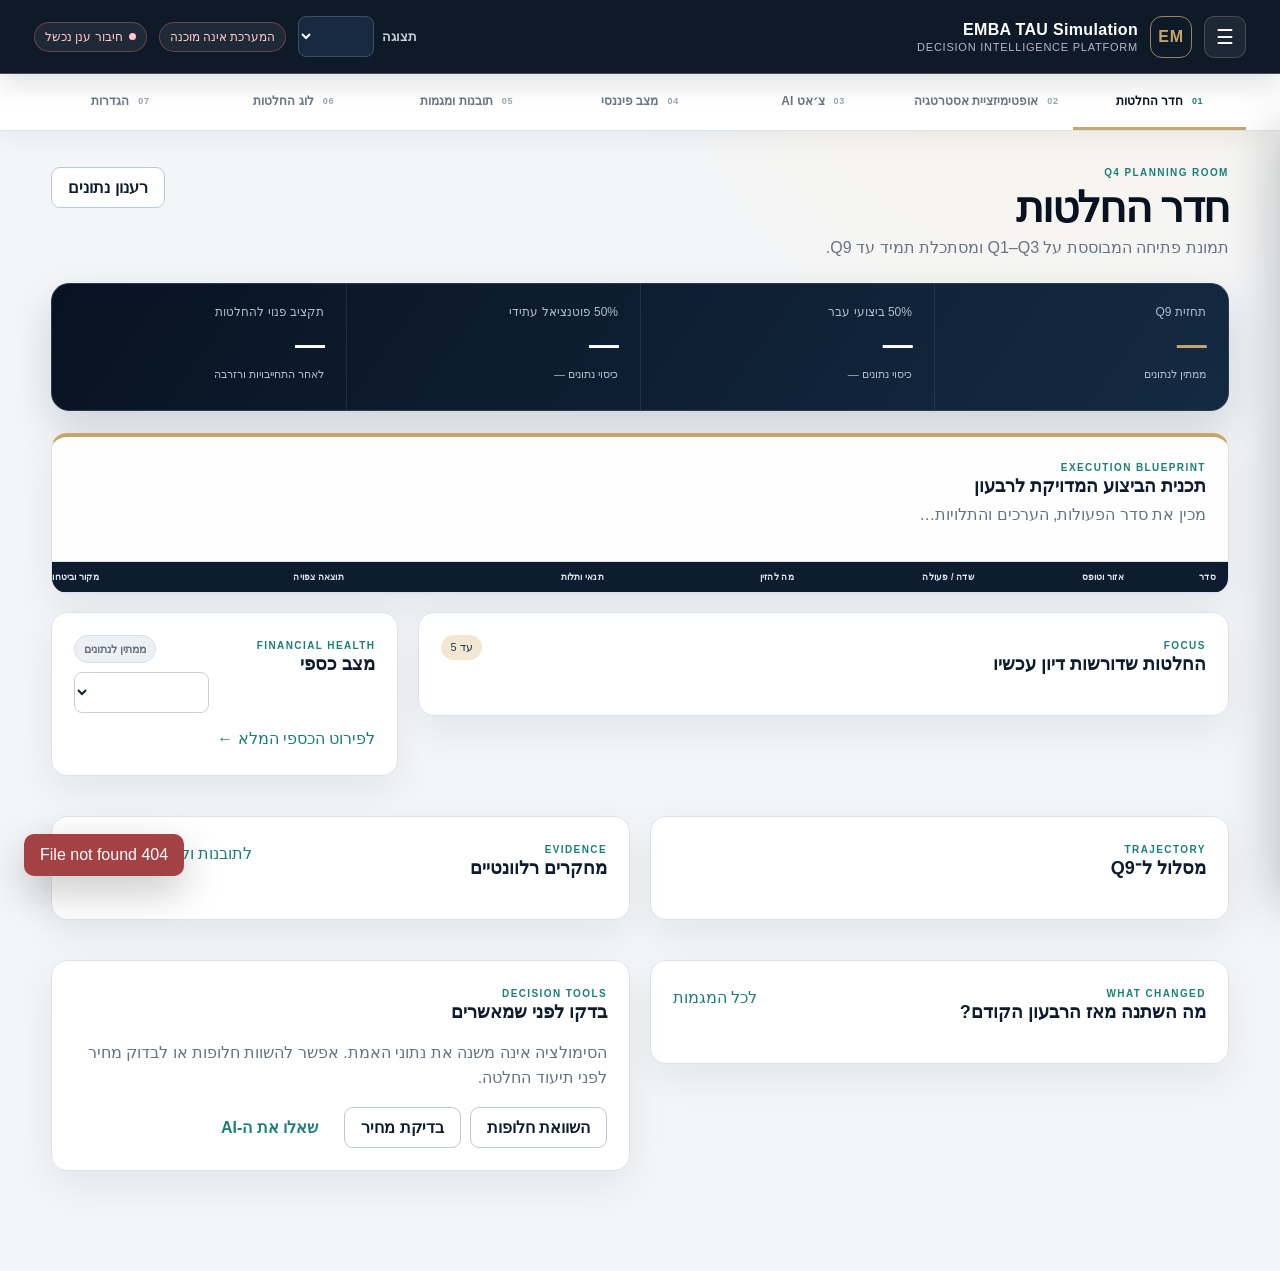
==== commit af97b374: "Add exact execution blueprint and decision dependencies" ====
--- a/static/index.html
+++ b/static/index.html
@@ -6,7 +6,7 @@
   <meta name="color-scheme" content="light">
   <title>EMBA TAU Simulation</title>
   <link rel="icon" href="/static/favicon.svg" type="image/svg+xml">
-  <link rel="stylesheet" href="/static/styles.css?v=1.1.5">
+  <link rel="stylesheet" href="/static/styles.css?v=1.1.6">
 </head>
 <body>
   <header class="topbar">
@@ -66,6 +66,34 @@
           <div><span>50% פוטנציאל עתידי</span><strong id="futureScore">—</strong><small id="futureCoverage">כיסוי נתונים —</small></div>
           <div><span>תקציב פנוי להחלטות</span><strong id="availableBudget">—</strong><small>לאחר התחייבויות ורזרבה</small></div>
         </div>
+        <article class="panel execution-blueprint-panel">
+          <div class="panel-head">
+            <div>
+              <span class="panel-kicker">EXECUTION BLUEPRINT</span>
+              <h2>תכנית הביצוע המדויקת לרבעון</h2>
+              <p id="executionBlueprintHeadline">מכין את סדר הפעולות, הערכים והתלויות…</p>
+            </div>
+            <div id="executionBlueprintCounts" class="execution-blueprint-counts"></div>
+          </div>
+          <div class="execution-table-wrap">
+            <table class="execution-table">
+              <thead>
+                <tr>
+                  <th>סדר</th>
+                  <th>אזור וטופס</th>
+                  <th>שדה / פעולה</th>
+                  <th>מה להזין</th>
+                  <th>תנאי ותלות</th>
+                  <th>תוצאה צפויה</th>
+                  <th>מקור וביטחון</th>
+                  <th></th>
+                </tr>
+              </thead>
+              <tbody id="executionBlueprintRows"></tbody>
+            </table>
+          </div>
+          <div id="executionBlueprintEmpty" class="empty-copy hidden">אין עדיין תכנית מספרית. אשרו את Q1–Q3 ואת האסטרטגיה כדי לייצר אותה.</div>
+        </article>
         <div class="dashboard-grid">
           <article class="panel decision-panel">
             <div class="panel-head"><div><span class="panel-kicker">FOCUS</span><h2>החלטות שדורשות דיון עכשיו</h2></div><span class="soft-pill">עד 5</span></div>
@@ -379,6 +407,6 @@
     </main>
   </div>
   <div id="toast" class="toast" role="status" aria-live="polite"></div>
-  <script src="/static/app.js?v=1.1.5" defer></script>
+  <script src="/static/app.js?v=1.1.6" defer></script>
 </body>
 </html>
--- a/static/styles.css
+++ b/static/styles.css
@@ -100,6 +100,49 @@
 .dependency-summary-head strong { display: block; margin-top: 3px; color: var(--navy-900); font-size: 16px; }
 .dependency-summary p { margin: 9px 0; color: var(--navy-700); font-size: 12px; line-height: 1.55; }
 .dependency-summary > small { display: block; margin-top: 10px; color: var(--muted); }
+.execution-blueprint-panel { margin: 18px 0; padding: 0; overflow: hidden; border-top: 4px solid var(--gold); }
+.execution-blueprint-panel > .panel-head { padding: 20px 22px 16px; }
+.execution-blueprint-panel .panel-head p { margin: 6px 0 0; }
+.execution-blueprint-counts { display: flex; gap: 7px; flex-wrap: wrap; }
+.execution-count { display: grid; min-width: 70px; padding: 8px 10px; color: var(--navy-700); background: #f4f7f9; border: 1px solid var(--line); border-radius: 9px; text-align: center; font-size: 9px; }
+.execution-count b { color: var(--navy-900); font-size: 17px; }
+.execution-count.ready { background: var(--green-soft); border-color: #b8dfcf; }
+.execution-count.conditional { background: var(--gold-soft); border-color: #ead39d; }
+.execution-count.blocked { background: var(--red-soft); border-color: #e8c6ca; }
+.execution-table-wrap { overflow-x: auto; border-top: 1px solid var(--line); }
+.execution-table { width: 100%; min-width: 1380px; border-collapse: collapse; table-layout: fixed; direction: rtl; }
+.execution-table th { padding: 10px 12px; color: #dce6ee; background: var(--navy-900); font-size: 9px; letter-spacing: .02em; text-align: right; }
+.execution-table th:nth-child(1) { width: 92px; }
+.execution-table th:nth-child(2) { width: 150px; }
+.execution-table th:nth-child(3) { width: 180px; }
+.execution-table th:nth-child(4) { width: 190px; }
+.execution-table th:nth-child(5) { width: 260px; }
+.execution-table th:nth-child(6) { width: 245px; }
+.execution-table th:nth-child(7) { width: 175px; }
+.execution-table th:nth-child(8) { width: 105px; }
+.execution-table td { padding: 14px 12px; border-bottom: 1px solid var(--line); vertical-align: top; color: var(--navy-800); font-size: 10px; line-height: 1.45; }
+.execution-row.ready td:first-child { border-right: 4px solid var(--green); }
+.execution-row.conditional td:first-child { border-right: 4px solid var(--gold); }
+.execution-row.blocked td:first-child { border-right: 4px solid var(--red); }
+.execution-table td > strong,
+.execution-table td > span,
+.execution-table td > small { display: block; }
+.execution-table td p { margin: 7px 0 0; font-size: 10px; }
+.execution-order { display: grid !important; place-items: center; width: 30px; height: 30px; margin-bottom: 5px; color: white; background: var(--teal); border-radius: 50%; font-weight: 800; font-size: 13px; }
+.form-code { display: inline-block !important; width: max-content; margin-top: 6px; padding: 3px 7px; color: var(--teal); background: var(--teal-soft); border-radius: 5px; font-weight: 800; }
+.execution-value { display: block; color: var(--navy-900); font-size: 14px; }
+.execution-status { width: max-content; margin-top: 8px; padding: 4px 7px; border-radius: 999px; font-size: 8px; font-weight: 800; }
+.execution-status.ready { color: #146148; background: var(--green-soft); }
+.execution-status.conditional { color: #795510; background: var(--gold-soft); }
+.execution-status.blocked { color: var(--red); background: var(--red-soft); }
+.dependency-stack { display: grid; gap: 5px; }
+.dependency-chip { display: block; padding: 5px 7px; color: #5c4a20; background: #fff8e8; border-right: 3px solid var(--gold); border-radius: 5px; font-size: 9px; }
+.dependency-chip.hard { color: #7b2832; background: var(--red-soft); border-color: var(--red); }
+.dependency-chip.clear { color: #176b50; background: var(--green-soft); border-color: var(--green); }
+.dependency-stack > small { color: var(--muted); }
+.dependency-stack .unlocks { color: var(--teal); font-weight: 700; }
+.confidence-label { display: block; margin-top: 8px; color: var(--teal); font-weight: 700; }
+.compact-button { min-width: 0; padding: 7px 9px; font-size: 9px; white-space: nowrap; }
 .dependency-sequence { display: flex; align-items: center; gap: 7px; overflow-x: auto; padding-bottom: 3px; }
 .dependency-sequence span { display: inline-flex; align-items: center; gap: 6px; flex: 0 0 auto; padding: 7px 9px; border: 1px solid #dfe8ec; border-radius: 999px; color: var(--navy-700); background: white; font-size: 11px; }
 .dependency-sequence span:not(:last-child)::after { content: "←"; margin-right: 5px; color: var(--teal); }
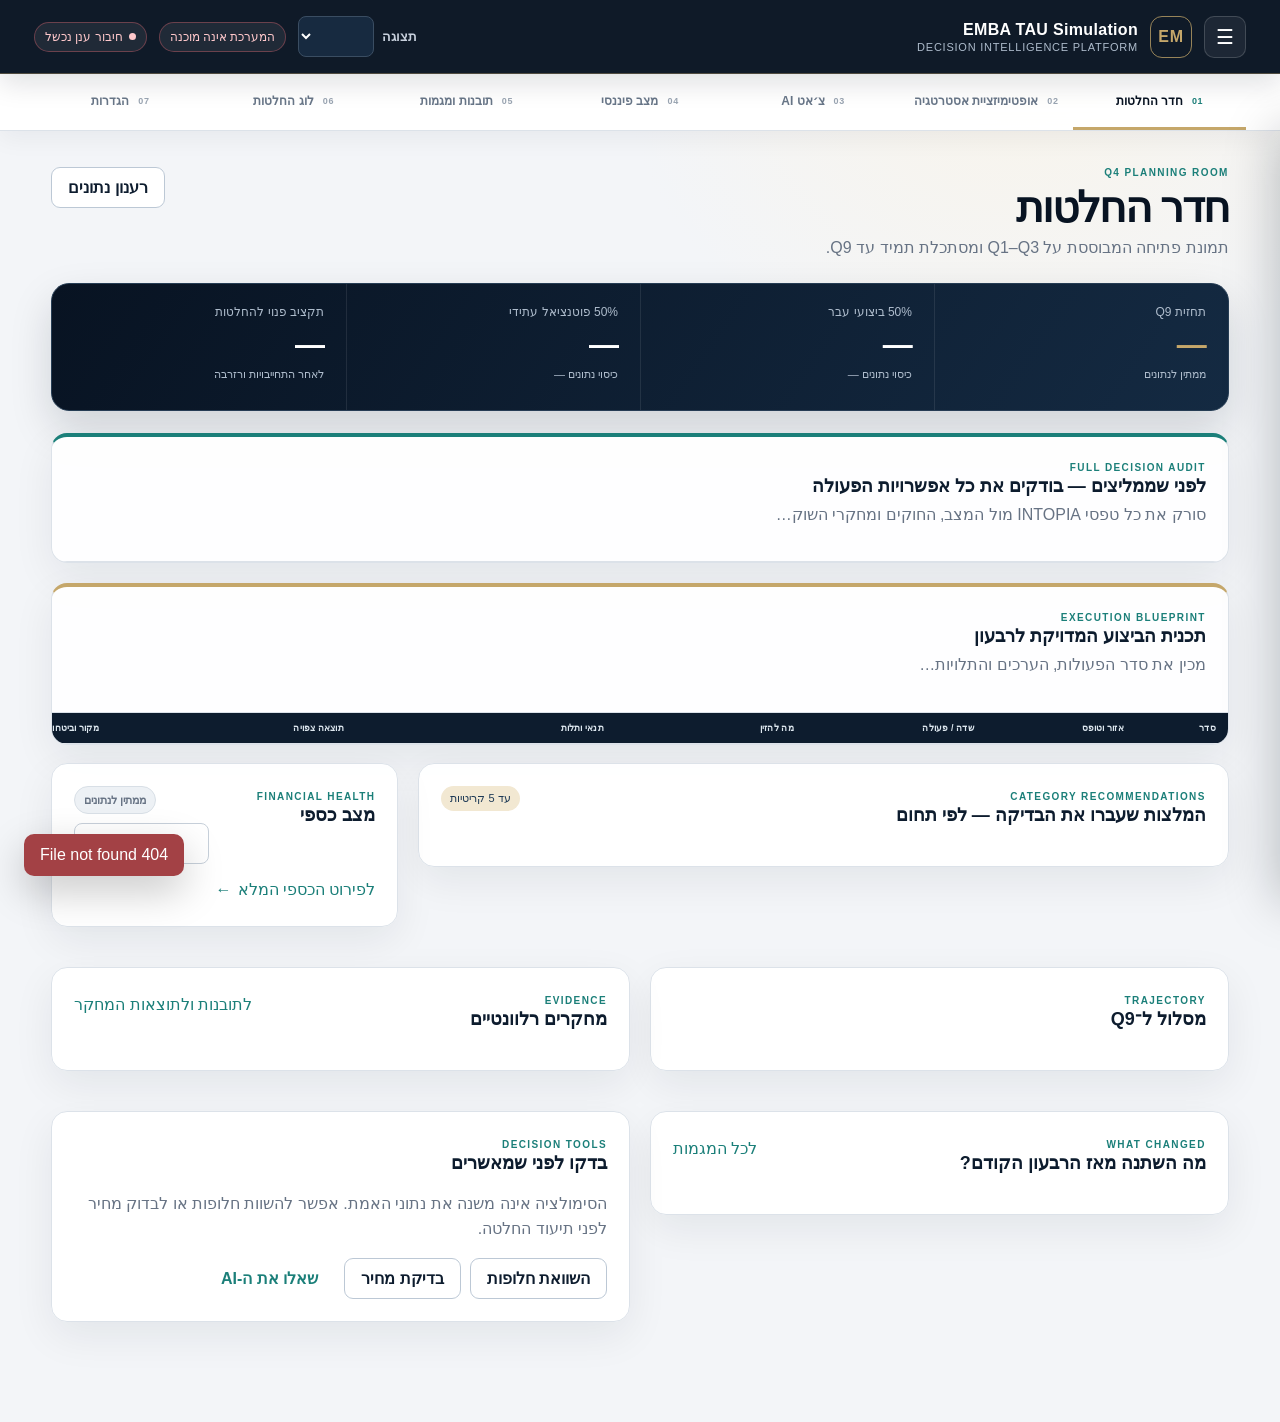
==== commit 5edd817c: "Add full category decision audit and RTL workflow" ====
--- a/static/index.html
+++ b/static/index.html
@@ -6,7 +6,7 @@
   <meta name="color-scheme" content="light">
   <title>EMBA TAU Simulation</title>
   <link rel="icon" href="/static/favicon.svg" type="image/svg+xml">
-  <link rel="stylesheet" href="/static/styles.css?v=1.1.6">
+  <link rel="stylesheet" href="/static/styles.css?v=1.2.0">
 </head>
 <body>
   <header class="topbar">
@@ -50,7 +50,7 @@
       <button class="nav-item secondary-nav" data-section="rules">מרכז החוקים</button>
       <button class="nav-item secondary-nav" data-section="guide">מדריך שימוש</button>
       <button class="nav-item secondary-nav" data-section="backup">גיבוי ושחזור</button>
-      <div class="nav-foot">AI Decision OS v1.1<br><span>Supabase · Rulebook · OpenAI</span></div>
+      <div class="nav-foot">AI Decision OS v1.2<br><span>Supabase · Rulebook · OpenAI</span></div>
     </aside>
 
     <main>
@@ -66,6 +66,18 @@
           <div><span>50% פוטנציאל עתידי</span><strong id="futureScore">—</strong><small id="futureCoverage">כיסוי נתונים —</small></div>
           <div><span>תקציב פנוי להחלטות</span><strong id="availableBudget">—</strong><small>לאחר התחייבויות ורזרבה</small></div>
         </div>
+        <article class="panel action-review-panel" dir="rtl">
+          <div class="panel-head">
+            <div>
+              <span class="panel-kicker">FULL DECISION AUDIT</span>
+              <h2>לפני שממליצים — בודקים את כל אפשרויות הפעולה</h2>
+              <p id="actionReviewHeadline">סורק את כל טפסי INTOPIA מול המצב, החוקים ומחקרי השוק…</p>
+            </div>
+            <div id="actionReviewCounts" class="action-review-counts"></div>
+          </div>
+          <div id="actionReviewCategories" class="decision-category-board"></div>
+          <div id="actionReviewEmpty" class="empty-copy hidden">לא ניתן להשלים את הבדיקה עד לקליטת Actuals מאושרים.</div>
+        </article>
         <article class="panel execution-blueprint-panel">
           <div class="panel-head">
             <div>
@@ -96,15 +108,15 @@
         </article>
         <div class="dashboard-grid">
           <article class="panel decision-panel">
-            <div class="panel-head"><div><span class="panel-kicker">FOCUS</span><h2>החלטות שדורשות דיון עכשיו</h2></div><span class="soft-pill">עד 5</span></div>
+            <div class="panel-head"><div><span class="panel-kicker">CATEGORY RECOMMENDATIONS</span><h2>המלצות שעברו את הבדיקה — לפי תחום</h2></div><span class="soft-pill">עד 5 קריטיות</span></div>
             <div id="decisionDependencySummary" class="dependency-summary"></div>
-            <div id="recommendationsList" class="recommendation-list"></div>
+            <div id="recommendationsList" class="recommendation-groups"></div>
           </article>
           <article class="panel">
             <div class="panel-head"><div><span class="panel-kicker">FINANCIAL HEALTH</span><h2>מצב כספי</h2></div><div class="panel-controls"><span id="dashboardHealthBadge" class="health-badge unknown">ממתין לנתונים</span><select id="dashboardAreaSelect" aria-label="בחירת מדינה"></select></div></div>
             <p id="dashboardHealthHeadline" class="health-headline"></p>
             <div id="dashboardFinance" class="metric-list"></div>
-            <button class="text-link" type="button" data-go="finance">לפירוט הכספי המלא ←</button>
+            <button class="text-link rtl-next-link" type="button" data-go="finance">לפירוט הכספי המלא</button>
           </article>
         </div>
         <div class="dashboard-grid lower-grid">
@@ -407,6 +419,6 @@
     </main>
   </div>
   <div id="toast" class="toast" role="status" aria-live="polite"></div>
-  <script src="/static/app.js?v=1.1.6" defer></script>
+  <script src="/static/app.js?v=1.2.0" defer></script>
 </body>
 </html>
--- a/static/styles.css
+++ b/static/styles.css
@@ -23,8 +23,8 @@
 }
 
 * { box-sizing: border-box; }
-html { background: var(--canvas); }
-body { margin: 0; min-height: 100vh; color: var(--ink); background: radial-gradient(circle at 80% 0, #f9f4e9 0, transparent 26rem), var(--canvas); }
+html { direction: rtl; background: var(--canvas); }
+body { margin: 0; min-height: 100vh; color: var(--ink); background: radial-gradient(circle at 80% 0, #f9f4e9 0, transparent 26rem), var(--canvas); text-align: right; }
 button, input, select, textarea { font: inherit; }
 button, a { -webkit-tap-highlight-color: transparent; }
 .hidden, [hidden] { display: none !important; }
@@ -94,6 +94,74 @@
 .soft-pill { display: inline-flex; padding: 6px 9px; color: var(--navy-700); background: var(--gold-soft); border-radius: 999px; font-size: 11px; white-space: nowrap; }
 
 .recommendation-list, .compact-list, .metric-list, .import-list, .action-basket, .catalog-list { display: grid; gap: 10px; }
+.action-review-panel { margin: 0 0 20px; padding: 0; overflow: hidden; border-top: 4px solid var(--teal); }
+.action-review-panel > .panel-head { padding: 20px 22px 16px; }
+.action-review-panel .panel-head p { margin: 6px 0 0; }
+.action-review-counts { display: flex; align-items: stretch; justify-content: flex-start; gap: 7px; flex-wrap: wrap; }
+.action-review-count { display: grid; min-width: 66px; padding: 7px 9px; color: var(--muted); background: #f5f7f9; border: 1px solid var(--line); border-radius: 9px; text-align: center; font-size: 9px; }
+.action-review-count b { color: var(--navy-900); font-size: 16px; }
+.action-review-count.coverage { color: #17684f; background: var(--green-soft); border-color: #b8dfcf; }
+.action-review-count.recommended { color: var(--teal); background: var(--teal-soft); border-color: #c0dfdc; }
+.action-review-count.required { color: #765411; background: var(--gold-soft); border-color: #ead39d; }
+.action-review-count.blocked { color: var(--red); background: var(--red-soft); border-color: #e8c6ca; }
+.decision-category-board { display: grid; grid-template-columns: repeat(4,minmax(240px,1fr)); gap: 0; direction: rtl; border-top: 1px solid var(--line); overflow-x: auto; }
+.decision-category { min-width: 240px; padding: 16px; background: #f8fafb; border-left: 1px solid var(--line); }
+.decision-category:last-child { border-left: 0; }
+.decision-category-head { display: flex; align-items: center; justify-content: space-between; gap: 12px; margin-bottom: 8px; padding-bottom: 11px; border-bottom: 3px solid var(--category-color, var(--teal)); }
+.decision-category-head span, .recommendation-category-group > header span { display: block; color: var(--category-color, var(--teal)); font-size: 8px; font-weight: 800; letter-spacing: .08em; direction: ltr; text-align: right; }
+.decision-category-head h3, .recommendation-category-group > header h3 { margin: 3px 0 0; color: var(--navy-900); font-size: 17px; }
+.decision-category-head > b, .recommendation-category-group > header > b { display: grid; place-items: center; width: 30px; height: 30px; color: white; background: var(--category-color, var(--teal)); border-radius: 50%; font-size: 12px; }
+.category-strategy { --category-color: #138d84; --category-soft: #e2f3f1; }
+.category-finance { --category-color: #e05d58; --category-soft: #fdeceb; }
+.category-operations { --category-color: #4385aa; --category-soft: #e7f1f7; }
+.category-marketing { --category-color: #173a68; --category-soft: #e7edf5; }
+.decision-category-summary { display: flex; gap: 5px; margin-bottom: 10px; flex-wrap: wrap; color: var(--muted); font-size: 8px; }
+.decision-category-summary span { padding: 4px 6px; background: white; border: 1px solid var(--line); border-radius: 999px; }
+.decision-category-summary .recommended { color: var(--green); background: var(--green-soft); }
+.decision-category-summary .required { color: #765411; background: var(--gold-soft); }
+.decision-category-summary .attention { color: var(--red); background: var(--red-soft); }
+.decision-action-cards { display: grid; gap: 8px; }
+.decision-action-card { overflow: hidden; background: white; border: 1px solid var(--line); border-right: 4px solid #9ba8b6; border-radius: 10px; box-shadow: 0 5px 14px rgba(9,27,46,.035); }
+.decision-action-card.recommended { border-right-color: var(--green); }
+.decision-action-card.required { border-right-color: var(--gold); }
+.decision-action-card.blocked { border-right-color: var(--red); }
+.decision-action-card.missing_data { border-right-color: var(--amber); }
+.decision-action-card.monitor { border-right-color: var(--category-color, var(--teal)); }
+.decision-action-card summary { display: grid; grid-template-columns: 24px minmax(0,1fr) auto 12px; align-items: center; gap: 8px; min-height: 58px; padding: 9px; list-style: none; cursor: pointer; }
+.decision-action-card summary::-webkit-details-marker { display: none; }
+.decision-action-card summary::after { content: "‹"; color: var(--category-color, var(--teal)); font-size: 19px; font-weight: 700; }
+.decision-action-card[open] summary::after { content: "⌄"; }
+.action-status-icon { display: grid; place-items: center; width: 22px; height: 22px; color: white; background: #8997a6; border-radius: 50%; font-size: 11px; font-weight: 800; }
+.decision-action-card.recommended .action-status-icon { background: var(--green); }
+.decision-action-card.required .action-status-icon { color: var(--navy-900); background: var(--gold); }
+.decision-action-card.blocked .action-status-icon { background: var(--red); }
+.decision-action-card.missing_data .action-status-icon { background: var(--amber); }
+.decision-action-card.monitor .action-status-icon { background: var(--category-color, var(--teal)); }
+.action-card-copy { min-width: 0; }
+.action-card-copy strong { display: block; margin-top: 3px; color: var(--navy-900); font-size: 11px; line-height: 1.25; }
+.action-code { color: var(--category-color, var(--teal)); font-size: 14px; font-weight: 800; }
+.action-status-label { padding: 4px 6px; color: var(--muted); background: #f1f4f6; border-radius: 999px; font-size: 7px; white-space: nowrap; }
+.decision-action-card.recommended .action-status-label { color: var(--green); background: var(--green-soft); }
+.decision-action-card.required .action-status-label { color: #765411; background: var(--gold-soft); }
+.decision-action-card.blocked .action-status-label { color: var(--red); background: var(--red-soft); }
+.decision-action-card.missing_data .action-status-label { color: var(--amber); background: var(--amber-soft); }
+.action-card-detail { padding: 11px 12px 13px; border-top: 1px solid var(--line); background: #fbfcfd; }
+.action-card-detail > div:not(.action-evidence-row):not(.action-research-evidence) { margin-bottom: 8px; }
+.action-card-detail b { color: var(--navy-900); font-size: 9px; }
+.action-card-detail p { margin: 3px 0 0; color: var(--navy-700); font-size: 9px; line-height: 1.5; }
+.action-evidence-row { display: flex; gap: 6px; margin: 9px 0 7px; flex-wrap: wrap; }
+.action-evidence-row span { padding: 4px 6px; color: var(--muted); background: white; border: 1px solid var(--line); border-radius: 6px; font-size: 8px; }
+.action-research-evidence { display: flex; gap: 5px; flex-wrap: wrap; }
+.action-research-evidence span { padding: 4px 6px; color: var(--teal); background: var(--teal-soft); border-radius: 6px; font-size: 8px; cursor: help; }
+.no-evidence { color: var(--muted); font-size: 8px; }
+.action-timing { margin-top: 9px !important; padding-top: 8px; border-top: 1px dashed var(--line); }
+.recommendation-groups { display: grid; gap: 13px; }
+.recommendation-category-group { --category-color: var(--teal); --category-soft: var(--teal-soft); overflow: hidden; border: 1px solid var(--line); border-radius: 12px; }
+.recommendation-category-group > header { display: flex; align-items: center; justify-content: space-between; gap: 12px; padding: 11px 13px; background: var(--category-soft); border-right: 4px solid var(--category-color); }
+.recommendation-category-group > header h3 { font-size: 14px; }
+.recommendation-category-group > header > b { width: 25px; height: 25px; font-size: 10px; }
+.recommendation-category-group .recommendation-list { padding: 0 13px; }
+.category-clear { padding: 17px 4px; color: var(--muted); font-size: 11px; }
 .dependency-summary { margin: -4px 0 14px; padding: 14px 16px; border: 1px solid #cfe4e1; border-radius: 12px; background: linear-gradient(135deg,#f2fbf9,#f8fafc); }
 .dependency-summary:empty { display: none; }
 .dependency-summary-head { display: flex; align-items: flex-start; justify-content: space-between; gap: 12px; }
@@ -143,9 +211,9 @@
 .dependency-stack .unlocks { color: var(--teal); font-weight: 700; }
 .confidence-label { display: block; margin-top: 8px; color: var(--teal); font-weight: 700; }
 .compact-button { min-width: 0; padding: 7px 9px; font-size: 9px; white-space: nowrap; }
-.dependency-sequence { display: flex; align-items: center; gap: 7px; overflow-x: auto; padding-bottom: 3px; }
+.dependency-sequence { display: flex; align-items: center; gap: 7px; overflow-x: auto; padding-bottom: 3px; direction: rtl; }
 .dependency-sequence span { display: inline-flex; align-items: center; gap: 6px; flex: 0 0 auto; padding: 7px 9px; border: 1px solid #dfe8ec; border-radius: 999px; color: var(--navy-700); background: white; font-size: 11px; }
-.dependency-sequence span:not(:last-child)::after { content: "←"; margin-right: 5px; color: var(--teal); }
+.dependency-sequence span:not(:last-child)::after { content: "←"; margin-inline-start: 5px; color: var(--teal); }
 .dependency-sequence b { display: grid; place-items: center; width: 19px; height: 19px; border-radius: 50%; color: white; background: var(--teal); font-size: 10px; }
 .recommendation { display: grid; grid-template-columns: 32px minmax(0,1fr) auto; align-items: start; gap: 14px; padding: 17px 4px; border-bottom: 1px solid #e9edf2; }
 .recommendation:last-child { border-bottom: 0; }
@@ -173,6 +241,9 @@
 .dependency-warning { color: #9b2c2c; }
 .dependency-results { border-right: 3px solid var(--gold); }
 .text-link { border: 0; padding: 5px 0; color: var(--teal); background: transparent; cursor: pointer; text-align: right; }
+.rtl-next-link::after { content: "←"; margin-inline-start: 6px; color: currentColor; }
+.execution-route { display: inline-flex !important; align-items: center; gap: 5px; direction: rtl; }
+.execution-route .route-arrow { color: var(--teal); font-size: 15px; }
 .metric-row, .compact-row { display: flex; justify-content: space-between; gap: 16px; padding: 10px 0; border-bottom: 1px solid #e9edf2; }
 .metric-row:last-child, .compact-row:last-child { border-bottom: 0; }
 .metric-row span, .compact-row small { color: var(--muted); }
@@ -588,6 +659,9 @@
   .settings-tools { grid-template-columns: repeat(3,minmax(150px,1fr)); }
   .chat-upload-panel { grid-template-columns: 1fr; }
   .strategy-scenario-grid { grid-template-columns: repeat(2,minmax(0,1fr)); }
+  .decision-category-board { grid-template-columns: repeat(2,minmax(260px,1fr)); }
+  .decision-category:nth-child(2) { border-left: 0; }
+  .decision-category:nth-child(n+3) { border-top: 1px solid var(--line); }
 }
 @media (max-width: 760px) {
   .topbar { position: relative; align-items: flex-start; flex-wrap: wrap; }
@@ -635,6 +709,13 @@
   .log-filters select { min-width: 0; }
   .rulebook-list { grid-template-columns: 1fr; }
   .strategy-compare, .strategy-scenario-grid { grid-template-columns: 1fr; }
+  .decision-category-board { grid-template-columns: 1fr; }
+  .decision-category { min-width: 0; border-left: 0; border-top: 1px solid var(--line); }
+  .decision-category:first-child { border-top: 0; }
+  .action-review-panel > .panel-head { display: block; }
+  .action-review-counts { margin-top: 12px; }
+  .decision-action-card summary { grid-template-columns: 24px minmax(0,1fr) 12px; }
+  .action-status-label { grid-column: 2; width: max-content; }
   .field-advice-popover {
     position: fixed;
     right: 16px;
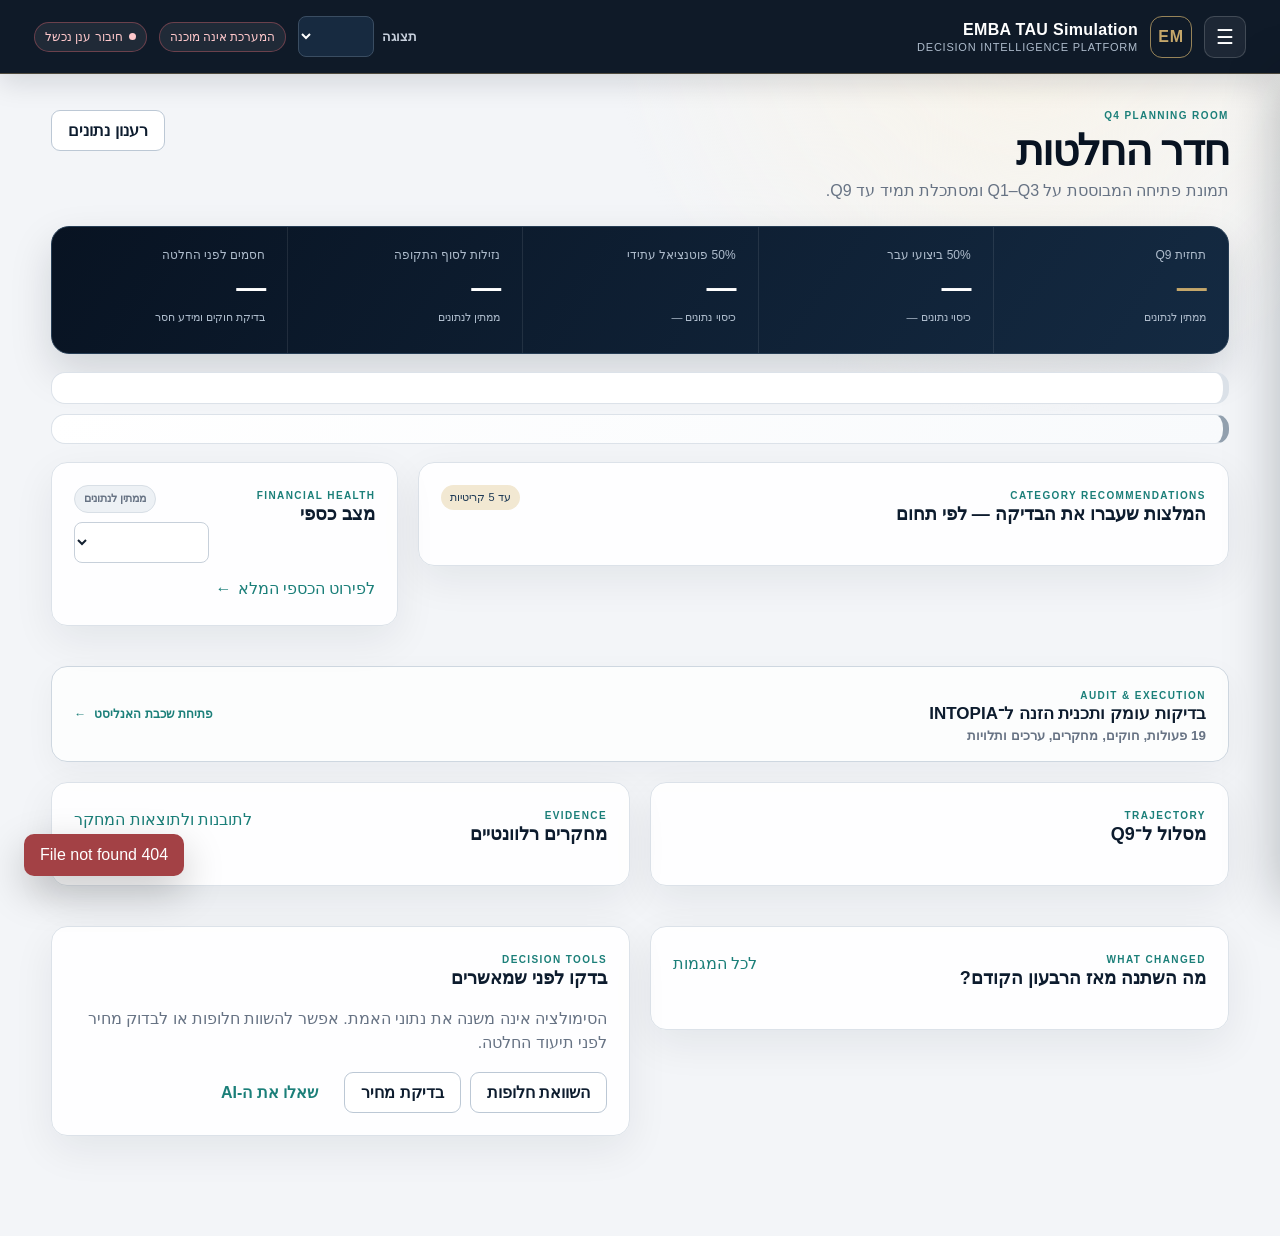
==== commit 3ed599e1: "Release v1.9 Q9 optimizer and group governance" ====
--- a/static/index.html
+++ b/static/index.html
@@ -6,7 +6,7 @@
   <meta name="color-scheme" content="light">
   <title>EMBA TAU Simulation</title>
   <link rel="icon" href="/static/favicon.svg" type="image/svg+xml">
-  <link rel="stylesheet" href="/static/styles.css?v=1.2.0">
+  <link rel="stylesheet" href="/static/styles.css?v=1.5.0">
 </head>
 <body>
   <header class="topbar">
@@ -21,16 +21,6 @@
       <span id="cloudState" class="status-chip"><i></i> בודק ענן…</span>
     </div>
   </header>
-
-  <nav class="primary-tabs" aria-label="מסכי עבודה מרכזיים">
-    <button class="primary-tab active" data-section="dashboard" type="button"><span>01</span>חדר החלטות</button>
-    <button class="primary-tab" data-section="strategyopt" type="button"><span>02</span>אופטימיזציית אסטרטגיה</button>
-    <button class="primary-tab" data-section="agent" type="button"><span>03</span>צ׳אט AI</button>
-    <button class="primary-tab" data-section="finance" type="button"><span>04</span>מצב פיננסי</button>
-    <button class="primary-tab" data-section="reports" type="button"><span>05</span>תובנות ומגמות</button>
-    <button class="primary-tab" data-section="decisionlog" type="button"><span>06</span>לוג החלטות</button>
-    <button class="primary-tab" data-section="settings" type="button"><span>07</span>הגדרות</button>
-  </nav>
 
   <div id="menuOverlay" class="menu-overlay" hidden></div>
   <div id="appShell" class="app-shell">
@@ -50,7 +40,7 @@
       <button class="nav-item secondary-nav" data-section="rules">מרכז החוקים</button>
       <button class="nav-item secondary-nav" data-section="guide">מדריך שימוש</button>
       <button class="nav-item secondary-nav" data-section="backup">גיבוי ושחזור</button>
-      <div class="nav-foot">AI Decision OS v1.2<br><span>Supabase · Rulebook · OpenAI</span></div>
+      <div class="nav-foot">AI Decision OS v1.5<br><span>Supabase · Rulebook · Evidence Gate · OpenAI</span></div>
     </aside>
 
     <main>
@@ -64,48 +54,11 @@
           <div><span>תחזית Q9</span><strong id="q9Score">—</strong><small id="q9Confidence">ממתין לנתונים</small></div>
           <div><span>50% ביצועי עבר</span><strong id="pastScore">—</strong><small id="pastCoverage">כיסוי נתונים —</small></div>
           <div><span>50% פוטנציאל עתידי</span><strong id="futureScore">—</strong><small id="futureCoverage">כיסוי נתונים —</small></div>
-          <div><span>תקציב פנוי להחלטות</span><strong id="availableBudget">—</strong><small>לאחר התחייבויות ורזרבה</small></div>
-        </div>
-        <article class="panel action-review-panel" dir="rtl">
-          <div class="panel-head">
-            <div>
-              <span class="panel-kicker">FULL DECISION AUDIT</span>
-              <h2>לפני שממליצים — בודקים את כל אפשרויות הפעולה</h2>
-              <p id="actionReviewHeadline">סורק את כל טפסי INTOPIA מול המצב, החוקים ומחקרי השוק…</p>
-            </div>
-            <div id="actionReviewCounts" class="action-review-counts"></div>
-          </div>
-          <div id="actionReviewCategories" class="decision-category-board"></div>
-          <div id="actionReviewEmpty" class="empty-copy hidden">לא ניתן להשלים את הבדיקה עד לקליטת Actuals מאושרים.</div>
-        </article>
-        <article class="panel execution-blueprint-panel">
-          <div class="panel-head">
-            <div>
-              <span class="panel-kicker">EXECUTION BLUEPRINT</span>
-              <h2>תכנית הביצוע המדויקת לרבעון</h2>
-              <p id="executionBlueprintHeadline">מכין את סדר הפעולות, הערכים והתלויות…</p>
-            </div>
-            <div id="executionBlueprintCounts" class="execution-blueprint-counts"></div>
-          </div>
-          <div class="execution-table-wrap">
-            <table class="execution-table">
-              <thead>
-                <tr>
-                  <th>סדר</th>
-                  <th>אזור וטופס</th>
-                  <th>שדה / פעולה</th>
-                  <th>מה להזין</th>
-                  <th>תנאי ותלות</th>
-                  <th>תוצאה צפויה</th>
-                  <th>מקור וביטחון</th>
-                  <th></th>
-                </tr>
-              </thead>
-              <tbody id="executionBlueprintRows"></tbody>
-            </table>
-          </div>
-          <div id="executionBlueprintEmpty" class="empty-copy hidden">אין עדיין תכנית מספרית. אשרו את Q1–Q3 ואת האסטרטגיה כדי לייצר אותה.</div>
-        </article>
+          <div><span>נזילות לסוף התקופה</span><strong id="liquidityPosition">—</strong><small id="liquidityNote">ממתין לנתונים</small></div>
+          <div><span>חסמים לפני החלטה</span><strong id="decisionBlockers">—</strong><small id="decisionBlockersNote">בדיקת חוקים ומידע חסר</small></div>
+        </div>
+        <div id="decisionGateBanner" class="decision-gate unknown" role="status" aria-live="polite"></div>
+        <div id="evidenceGateSummary" class="evidence-gate-summary unknown" role="status" aria-live="polite"></div>
         <div class="dashboard-grid">
           <article class="panel decision-panel">
             <div class="panel-head"><div><span class="panel-kicker">CATEGORY RECOMMENDATIONS</span><h2>המלצות שעברו את הבדיקה — לפי תחום</h2></div><span class="soft-pill">עד 5 קריטיות</span></div>
@@ -119,6 +72,54 @@
             <button class="text-link rtl-next-link" type="button" data-go="finance">לפירוט הכספי המלא</button>
           </article>
         </div>
+        <details class="analyst-disclosure">
+          <summary>
+            <div><span class="panel-kicker">AUDIT & EXECUTION</span><strong>בדיקות עומק ותכנית הזנה ל־INTOPIA</strong><small>19 פעולות, חוקים, מחקרים, ערכים ותלויות</small></div>
+            <span class="disclosure-action">פתיחת שכבת האנליסט</span>
+          </summary>
+          <div class="analyst-disclosure-body">
+            <article class="panel action-review-panel" dir="rtl">
+              <div class="panel-head">
+                <div>
+                  <span class="panel-kicker">FULL DECISION AUDIT</span>
+                  <h2>בדיקת כל אפשרויות הפעולה</h2>
+                  <p id="actionReviewHeadline">סורק את כל טפסי INTOPIA מול המצב, החוקים ומחקרי השוק…</p>
+                </div>
+                <div id="actionReviewCounts" class="action-review-counts"></div>
+              </div>
+              <div id="actionReviewCategories" class="decision-category-board"></div>
+              <div id="actionReviewEmpty" class="empty-copy hidden">לא ניתן להשלים את הבדיקה עד לקליטת Actuals מאושרים.</div>
+            </article>
+            <article class="panel execution-blueprint-panel">
+              <div class="panel-head">
+                <div>
+                  <span class="panel-kicker">EXECUTION BLUEPRINT</span>
+                  <h2>תכנית הביצוע המדויקת לרבעון</h2>
+                  <p id="executionBlueprintHeadline">מכין את סדר הפעולות, הערכים והתלויות…</p>
+                </div>
+                <div id="executionBlueprintCounts" class="execution-blueprint-counts"></div>
+              </div>
+              <div class="execution-table-wrap">
+                <table class="execution-table">
+                  <thead>
+                    <tr>
+                      <th>סדר</th>
+                      <th>אזור וטופס</th>
+                      <th>שדה / פעולה</th>
+                      <th>מה להזין</th>
+                      <th>תנאי ותלות</th>
+                      <th>תוצאה צפויה</th>
+                      <th>מקור וביטחון</th>
+                      <th></th>
+                    </tr>
+                  </thead>
+                  <tbody id="executionBlueprintRows"></tbody>
+                </table>
+              </div>
+              <div id="executionBlueprintEmpty" class="empty-copy hidden">אין עדיין תכנית מספרית. אשרו את Q1–Q3 ואת האסטרטגיה כדי לייצר אותה.</div>
+            </article>
+          </div>
+        </details>
         <div class="dashboard-grid lower-grid">
           <article class="panel"><div class="panel-head"><div><span class="panel-kicker">TRAJECTORY</span><h2>מסלול ל־Q9</h2></div></div><div id="forecastSummary" class="forecast-grid"></div></article>
           <article class="panel"><div class="panel-head"><div><span class="panel-kicker">EVIDENCE</span><h2>מחקרים רלוונטיים</h2></div><button class="text-link" type="button" data-go="reports">לתובנות ולתוצאות המחקר</button></div><div id="dashboardResearch" class="compact-list"></div></article>
@@ -169,6 +170,15 @@
           <div id="strategyScenarioGrid" class="strategy-scenario-grid"></div>
         </article>
 
+        <article class="panel q9-optimizer-panel">
+          <div class="panel-head"><div><span class="panel-kicker">INTEGRATED Q9 OPTIMIZER</span><h2>סל ההחלטות המנצח תחת התקציב</h2><p>המערכת בוחנת יחד שיווק, ייצור, מימון ואסטרטגיה — כולל תלויות, תזמון וטווח Downside.</p></div><span id="q9OptimizerRobustness" class="status-chip">מחשב…</span></div>
+          <div id="q9OptimizerSummary" class="q9-strip compact"></div>
+          <div class="two-columns strategy-detail-grid">
+            <div><h3>סדר ביצוע מחייב</h3><div id="q9OptimizerActions" class="strategy-gates"></div></div>
+            <div><h3>רגישות למשקלי הציון</h3><div id="q9OptimizerSensitivity" class="compact-list"></div></div>
+          </div>
+        </article>
+
         <div class="two-columns strategy-detail-grid">
           <article class="panel">
             <div class="panel-head"><div><span class="panel-kicker">WHAT CHANGES</span><h2>מה משתנה מול התכנית המקורית?</h2></div></div>
@@ -235,7 +245,17 @@
 
       <section id="section-reports" class="page">
         <div class="page-head"><div><p class="eyebrow">CUMULATIVE INTELLIGENCE</p><h1>תובנות ומגמות</h1><p>מה השתנה בין הרבעונים, מה למדנו על תמחור ומתחרים, ומה תוצאות מחקרי השוק אומרות עבורנו.</p></div><div class="segmented"><button id="quarterReportButton" type="button">הרבעון הנבחר</button><button id="cumulativeReportButton" class="active" type="button">מצטבר עד הרבעון</button></div></div>
-        <div id="insightCards" class="insight-card-grid"></div>
+          <div id="insightCards" class="insight-card-grid"></div>
+          <article class="panel learning-ledger-panel">
+            <div class="panel-head">
+              <div><span class="panel-kicker">FORECAST → ACTUAL</span><h2>מה חזינו, מה קרה ומה למדנו</h2><p>התחזית ננעלת לפני הרבעון. לאחר אישור ה־Actuals המערכת מודדת את הסטייה ומציעה כיול — לעולם לא משנה את המודל ללא אישור הצוות.</p></div>
+              <button id="freezeForecastButton" class="button secondary" type="button">נעילת תחזית לרבעון הנבחר</button>
+            </div>
+            <div id="learningSummary" class="kpi-grid compact"></div>
+            <div id="learningEvaluations" class="learning-evaluation-list"></div>
+            <div class="panel-head learning-proposal-head"><div><span class="panel-kicker">HUMAN-IN-THE-LOOP</span><h3>הצעות כיול שממתינות להחלטה</h3></div></div>
+            <div id="calibrationProposals" class="calibration-proposal-list"></div>
+          </article>
         <article class="panel"><div id="reportHeader" class="report-title"></div><div id="reportKpis" class="kpi-grid compact"></div><div id="reportNarrative" class="report-grid"></div></article>
         <article class="panel"><div class="panel-head"><div><span class="panel-kicker">TREND</span><h2>מגמה רבעונית</h2></div></div><div class="table-wrap"><table><thead><tr><th>רבעון</th><th>הכנסות</th><th>רווח נקי</th><th>מזומן</th><th>מכירות</th><th>מלאי</th><th>טכנולוגיה</th></tr></thead><tbody id="trendBody"></tbody></table></div></article>
         <div class="two-columns insight-columns">
@@ -250,6 +270,11 @@
 
       <section id="section-research" class="page">
         <div class="page-head"><div><p class="eyebrow">MARKET INTELLIGENCE</p><h1>מרכז מחקרי שוק</h1><p>מה כל מחקר אומר, לאיזו החלטה הוא רלוונטי ומה עדיין חסר.</p></div><select id="researchDomainSelect"><option value="">כל ההחלטות</option><option>תמחור</option><option>ייצור</option><option>מו״פ</option><option>שיווק</option><option>קיבולת</option></select></div>
+        <div class="two-columns insight-columns">
+          <article class="panel"><div class="panel-head"><div><span class="panel-kicker">VALUE OF INFORMATION</span><h2>3 המחקרים שכדאי לשקול עכשיו</h2><p>דירוג לפי החלטות פתוחות, עלות ואפשרות אמיתית לשנות החלטה.</p></div><button id="refreshMarketIntelligence" class="button secondary" type="button">רענון ניתוח</button></div><div id="voiRecommendations" class="compact-list"></div></article>
+          <article class="panel"><div class="panel-head"><div><span class="panel-kicker">CALIBRATION GATE</span><h2>מה אפשר ללמוד מהמגמות</h2><p>המערכת מסרבת לכייל אלסטיות כשאין מספיק תצפיות.</p></div></div><div id="researchCalibrations" class="compact-list"></div></article>
+        </div>
+        <article class="panel"><div class="panel-head"><div><span class="panel-kicker">KNOWLEDGE BOUNDARY</span><h2>מה עדיין אי אפשר להסיק</h2></div><span id="researchCoverage" class="soft-pill">מיפוי —</span></div><div id="researchUnknowns" class="compact-list"></div></article>
         <div id="researchResults" class="research-grid"></div>
         <details class="panel"><summary>קטלוג מחקרים זמין</summary><div id="researchCatalog" class="catalog-list"></div></details>
       </section>
@@ -340,6 +365,19 @@
       <section id="section-decisionlog" class="page">
         <div class="page-head"><div><p class="eyebrow">DECISION MEMORY</p><h1>לוג החלטות</h1><p>מה המליצה המערכת, מה החלטנו, מה ציפינו שיקרה ומה התרחש בפועל.</p></div><div class="log-filters"><select id="decisionLogQuarter"><option value="">כל הרבעונים</option></select><select id="decisionLogStatus"><option value="">כל הסטטוסים</option><option>טיוטה</option><option>אושר</option><option>בוצע</option><option>נסגר</option></select></div></div>
         <div id="decisionLogSummary" class="q9-strip log-summary"></div>
+        <article class="panel governance-panel">
+          <div class="panel-head"><div><span class="panel-kicker">GROUP DECISION GOVERNANCE</span><h2>ישיבת אישור סל ההחלטות</h2><p>חמש נקודות מבט, שער בקרה אחד ותיעוד מלא של הסכמה והסתייגויות.</p></div><div class="action-row"><span id="governanceStatus" class="status-chip">אין ישיבה פעילה</span><button id="createGovernanceSession" class="button secondary" type="button">פתיחת ישיבה מהסל המומלץ</button></div></div>
+          <div id="governanceMachineGate" class="governance-checks"></div>
+          <div id="governanceRoles" class="governance-roles"></div>
+          <form id="governanceVoteForm" class="governance-vote-form hidden">
+            <label>תפקיד<select name="role"><option value="finance">כספים ונזילות</option><option value="marketing">שיווק ותמחור</option><option value="operations">תפעול ושרשרת אספקה</option><option value="strategy">אסטרטגיה ו־Q9</option><option value="chair">מוביל/ת הישיבה</option></select></label>
+            <label>שם המשתתף<input name="voter_name" required></label>
+            <label>עמדה<select name="vote"><option value="approve">מאשר/ת</option><option value="reject">מבקש/ת שינוי</option><option value="abstain">נמנע/ת</option></select></label>
+            <label class="grow">נימוק / הסתייגות<input name="rationale" placeholder="חובה בבקשת שינוי או הימנעות"></label>
+            <button class="button secondary" type="submit">שמירת עמדה</button>
+          </form>
+          <div class="governance-footer"><p id="governancePolicy">האישור מתעד החלטה קבוצתית בלבד ואינו שולח דבר ל־INTOPIA.</p><button id="approveGovernanceSession" class="button" type="button" disabled>אישור ונעילת הישיבה</button></div>
+        </article>
         <article class="panel">
           <div class="panel-head"><div><span class="panel-kicker">TIMELINE</span><h2>החלטות עד כה</h2></div><button id="newDecisionButton" class="button secondary" type="button">הוספת החלטה ידנית</button></div>
           <div id="decisionLogList" class="decision-log-list"></div>
@@ -419,6 +457,6 @@
     </main>
   </div>
   <div id="toast" class="toast" role="status" aria-live="polite"></div>
-  <script src="/static/app.js?v=1.2.0" defer></script>
+  <script src="/static/app.js?v=1.9.0" defer></script>
 </body>
 </html>
--- a/static/styles.css
+++ b/static/styles.css
@@ -52,10 +52,10 @@
 .primary-tab.active { color: var(--navy-950); border-bottom-color: var(--gold); }
 .primary-tab.active span { color: var(--teal); }
 
-.app-shell { min-height: calc(100vh - 130px); }
-.side-nav { position: fixed; z-index: 50; top: 130px; right: 0; bottom: 0; width: min(290px, 84vw); display: flex; flex-direction: column; gap: 4px; padding: 24px 16px; color: white; background: linear-gradient(180deg, var(--navy-900), var(--navy-950)); border-left: 1px solid rgba(197,167,106,.28); box-shadow: -18px 0 48px rgba(5,14,25,.25); transform: translateX(105%); transition: transform .22s ease; overflow-y: auto; }
+.app-shell { min-height: calc(100vh - 74px); }
+.side-nav { position: fixed; z-index: 50; top: 74px; right: 0; bottom: 0; width: min(290px, 84vw); display: flex; flex-direction: column; gap: 4px; padding: 24px 16px; color: white; background: linear-gradient(180deg, var(--navy-900), var(--navy-950)); border-left: 1px solid rgba(197,167,106,.28); box-shadow: -18px 0 48px rgba(5,14,25,.25); transform: translateX(105%); transition: transform .22s ease; overflow-y: auto; }
 body.menu-open .side-nav { transform: translateX(0); }
-.menu-overlay { position: fixed; z-index: 45; inset: 130px 0 0; background: rgba(4,12,22,.44); backdrop-filter: blur(2px); }
+.menu-overlay { position: fixed; z-index: 45; inset: 74px 0 0; background: rgba(4,12,22,.44); backdrop-filter: blur(2px); }
 .nav-heading { padding: 0 13px 12px; color: var(--gold); font-size: 11px; letter-spacing: .12em; text-transform: uppercase; }
 .nav-item { appearance: none; border: 0; border-radius: 9px; padding: 12px 14px; color: #b7c4d2; background: transparent; text-align: right; cursor: pointer; transition: .16s ease; }
 .nav-item:hover { color: white; background: rgba(255,255,255,.06); }
@@ -74,7 +74,7 @@
 .eyebrow, .panel-kicker { margin: 0 0 7px; color: var(--teal); font-size: 10px; font-weight: 700; letter-spacing: .14em; text-transform: uppercase; }
 .notice { margin-bottom: 18px; padding: 13px 16px; color: var(--amber); background: var(--amber-soft); border-right: 4px solid var(--amber); border-radius: 10px; }
 
-.q9-strip { display: grid; grid-template-columns: repeat(4, minmax(0,1fr)); margin-bottom: 22px; color: white; background: linear-gradient(125deg, var(--navy-950), var(--navy-800)); border: 1px solid #263d54; border-radius: 18px; box-shadow: 0 18px 42px rgba(8,19,34,.15); overflow: hidden; }
+.q9-strip { display: grid; grid-template-columns: repeat(auto-fit, minmax(180px,1fr)); margin-bottom: 22px; color: white; background: linear-gradient(125deg, var(--navy-950), var(--navy-800)); border: 1px solid #263d54; border-radius: 18px; box-shadow: 0 18px 42px rgba(8,19,34,.15); overflow: hidden; }
 .q9-strip > div { min-height: 126px; padding: 21px 22px; border-left: 1px solid rgba(255,255,255,.09); }
 .q9-strip > div:last-child { border-left: 0; }
 .q9-strip span, .q9-strip small { display: block; color: #aebccc; }
@@ -82,6 +82,29 @@
 .q9-strip strong { display: block; margin: 9px 0 6px; color: #fff; font-size: 30px; font-weight: 600; letter-spacing: -.03em; }
 .q9-strip > div:first-child strong { color: var(--gold); }
 .q9-strip small { font-size: 11px; }
+.decision-gate { display: grid; grid-template-columns: minmax(0,1fr) auto; align-items: center; gap: 18px; margin: -4px 0 18px; padding: 15px 18px; border: 1px solid var(--line); border-right-width: 6px; border-radius: 14px; background: var(--surface); box-shadow: var(--shadow-soft); }
+.decision-gate.ready { border-right-color: var(--green); }
+.decision-gate.conditional { border-right-color: var(--gold); }
+.decision-gate.blocked { border-right-color: var(--red); }
+.decision-gate > div > span { display: block; color: var(--muted); font-size: 9px; font-weight: 800; letter-spacing: .12em; }
+.decision-gate strong { display: block; margin-top: 2px; color: var(--navy-900); font-size: 18px; }
+.decision-gate p { margin: 2px 0 0; color: var(--muted); font-size: 11px; }
+.decision-gate details { min-width: 230px; }
+.decision-gate summary { cursor: pointer; color: var(--navy-700); font-size: 11px; font-weight: 800; }
+.decision-gate ol { margin: 10px 0 0; padding-inline-start: 20px; color: var(--muted); font-size: 10px; line-height: 1.55; }
+.evidence-gate-summary { display: grid; grid-template-columns: minmax(0,1fr) auto auto; align-items: center; gap: 18px; margin: -8px 0 18px; padding: 14px 18px; border: 1px solid var(--line); border-right: 6px solid #93a1af; border-radius: 14px; background: linear-gradient(135deg, #fff 0%, #f8fafc 100%); box-shadow: var(--shadow-soft); }
+.evidence-gate-summary.ready { border-right-color: var(--green); }
+.evidence-gate-summary.conditional { border-right-color: var(--gold); }
+.evidence-gate-summary.blocked { border-right-color: var(--red); }
+.evidence-gate-summary > div:first-child > span { color: var(--teal); font-size: 9px; font-weight: 800; letter-spacing: .12em; }
+.evidence-gate-summary strong { display: block; margin-top: 2px; color: var(--navy-900); font-size: 16px; }
+.evidence-gate-summary p { margin: 3px 0 0; color: var(--muted); font-size: 10px; }
+.evidence-gate-summary details { min-width: 210px; font-size: 10px; }
+.evidence-gate-summary summary { font-weight: 800; cursor: pointer; }
+.evidence-gate-summary ul { margin: 8px 0 0; padding-inline-start: 18px; color: var(--muted); }
+.evidence-gate-counts { display: flex; gap: 7px; flex-wrap: wrap; justify-content: center; }
+.evidence-gate-counts span { min-width: 66px; padding: 7px 8px; color: var(--muted); text-align: center; background: #f2f5f7; border-radius: 8px; font-size: 8px; }
+.evidence-gate-counts b { display: block; color: var(--navy-900); font-size: 13px; }
 
 .dashboard-grid, .two-columns, .simulation-layout { display: grid; grid-template-columns: minmax(0, 1.4fr) minmax(320px, .6fr); gap: 20px; align-items: start; }
 .lower-grid { grid-template-columns: repeat(2, minmax(0,1fr)); margin-top: 20px; }
@@ -223,6 +246,33 @@
 .recommendation-main { min-width: 0; }
 .recommendation-main > strong { margin: 7px 0 2px; color: var(--navy-900); font-size: 16px; }
 .recommendation-meta, .recommendation-actions { display: flex; align-items: center; gap: 7px; flex-wrap: wrap; }
+.number-gate-badge { display: inline-flex; align-items: center; min-height: 25px; padding: 4px 8px; border: 1px solid; border-radius: 999px; font-size: 9px; font-weight: 800; }
+.number-gate-badge.pass { color: var(--green); background: var(--green-soft); border-color: #b8dfcf; }
+.number-gate-badge.conditional { color: var(--amber); background: var(--amber-soft); border-color: #efd9ab; }
+.number-gate-badge.blocked { color: var(--red); background: var(--red-soft); border-color: #ecc7ca; }
+.number-evidence { margin: 12px 0; border: 1px solid var(--line); border-right: 4px solid #93a1af; border-radius: 10px; background: #fbfcfd; }
+.number-evidence.pass { border-right-color: var(--green); }
+.number-evidence.conditional { border-right-color: var(--gold); }
+.number-evidence.blocked { border-right-color: var(--red); }
+.number-evidence > summary { padding: 10px 12px; color: var(--navy-900); font-size: 10px; font-weight: 800; cursor: pointer; }
+.number-evidence-body { display: grid; gap: 9px; padding: 0 12px 12px; }
+.number-evidence-summary { margin: 0; color: var(--muted); font-size: 10px; }
+.number-claim-list { display: grid; gap: 8px; }
+.number-claim { padding: 10px; border: 1px solid var(--line); border-right: 3px solid #93a1af; border-radius: 8px; background: white; }
+.number-claim.supported { border-right-color: var(--green); }
+.number-claim.conditional { border-right-color: var(--gold); }
+.number-claim.blocked { border-right-color: var(--red); }
+.number-claim header { display: grid; grid-template-columns: minmax(0,1fr) auto auto; align-items: center; gap: 8px; }
+.number-claim header strong { margin: 0; font-size: 11px; }
+.number-claim header span { color: var(--navy-900); font-size: 11px; font-weight: 800; direction: ltr; }
+.number-claim header b { padding: 3px 6px; color: var(--muted); background: #eef2f5; border-radius: 5px; font-size: 8px; }
+.number-claim p { margin: 5px 0 0; color: var(--muted); font-size: 9px; line-height: 1.45; }
+.evidence-source { display: inline-block; margin: 2px; padding: 2px 5px; color: var(--teal); background: var(--teal-soft); border-radius: 4px; }
+.evidence-source.missing { color: var(--red); background: var(--red-soft); }
+.evidence-alert { padding: 8px 10px; border-radius: 7px; font-size: 9px; }
+.evidence-alert.warning { color: var(--amber); background: var(--amber-soft); }
+.evidence-alert.critical { color: var(--red); background: var(--red-soft); }
+.evidence-alert ul { margin: 4px 0 0; padding-inline-start: 18px; }
 .recommendation-actions { align-self: center; justify-content: flex-end; }
 .risk-label { color: var(--muted); font-size: 11px; }
 .impact-grid { display: grid; grid-template-columns: repeat(4,minmax(95px,1fr)); gap: 7px; margin-top: 12px; }
@@ -234,12 +284,49 @@
 .negative { color: var(--red) !important; }
 .ai-explanation { margin: 10px 0 0 !important; padding: 10px 12px; color: var(--navy-700) !important; background: var(--teal-soft); border-right: 3px solid var(--teal); border-radius: 8px; font-size: 12px; }
 .ai-explanation span { display: inline-block; margin-right: 7px; color: var(--muted); }
+.team-ai-compare { display: grid; grid-template-columns: repeat(2,minmax(0,1fr)); gap: 8px; margin-top: 9px; }
+.team-ai-compare > div { padding: 10px 12px; border: 1px solid var(--line); border-radius: 9px; }
+.team-ai-compare span { display: block; margin-bottom: 5px; color: var(--muted); font-size: 9px; font-weight: 700; }
+.team-ai-compare strong { color: var(--navy-900); font-size: clamp(18px,2vw,26px); line-height: 1.25; }
+.team-proposal input { width: 100%; min-height: 44px; padding: 9px 11px; color: var(--navy-900); background: #fff; border: 1px solid var(--line); border-radius: 8px; font: 700 13px/1.4 inherit; }
+.inline-decision-actions { display: flex; gap: 7px; margin-top: 8px; flex-wrap: wrap; }
+.decision-data-gate { max-width: 760px; margin: 18px auto; padding: clamp(22px,4vw,38px); border: 1px solid color-mix(in srgb,var(--gold) 45%,var(--line)); border-radius: 24px; background: radial-gradient(circle at 92% 8%,rgba(200,164,93,.13),transparent 34%),var(--surface); box-shadow: var(--shadow-soft); }
+.decision-data-gate h3 { margin: 8px 0; font-size: clamp(1.35rem,2.5vw,2rem); }
+.decision-data-gate p, .decision-data-gate li { color: var(--muted); line-height: 1.65; }
+.decision-data-gate ol { margin: 18px 0 22px; padding-inline-start: 24px; }
+.ai-proposal { background: #eef8f6; border-right: 3px solid var(--teal) !important; }
+.team-proposal { background: #faf7ef; border-right: 3px solid var(--gold) !important; }
+.decision-governance { display: flex; gap: 7px; margin-top: 8px; flex-wrap: wrap; }
+.decision-governance span { padding: 5px 8px; color: var(--navy-700); background: #f4f6f8; border: 1px solid var(--line); border-radius: 999px; font-size: 9px; }
+.analyst-disclosure { margin-top: 20px; border: 1px solid #ced7e0; border-radius: 16px; background: rgba(255,255,255,.78); box-shadow: 0 10px 30px rgba(9,27,46,.045); overflow: hidden; }
+.analyst-disclosure > summary { display: flex; align-items: center; justify-content: space-between; gap: 16px; min-height: 82px; padding: 18px 22px; list-style: none; cursor: pointer; }
+.analyst-disclosure > summary::-webkit-details-marker { display: none; }
+.analyst-disclosure > summary strong,
+.analyst-disclosure > summary small { display: block; }
+.analyst-disclosure > summary strong { color: var(--navy-900); font-size: 17px; }
+.analyst-disclosure > summary small { margin-top: 4px; color: var(--muted); }
+.disclosure-action { display: inline-flex; align-items: center; gap: 8px; color: var(--teal); font-size: 12px; font-weight: 700; white-space: nowrap; }
+.disclosure-action::after { content: "←"; transition: transform .2s ease; }
+.analyst-disclosure[open] .disclosure-action::after { transform: rotate(-90deg); }
+.analyst-disclosure-body { padding: 0 18px 18px; border-top: 1px solid var(--line); }
+.analyst-disclosure-body .action-review-panel { margin-top: 18px; }
+.analyst-disclosure-body .execution-blueprint-panel { margin-bottom: 0; }
 .dependency-note { margin: 9px 0; padding: 10px 12px; border: 1px solid #e3e8ee; border-radius: 9px; background: #fbfcfd; }
 .dependency-note > div { display: flex; align-items: center; justify-content: space-between; gap: 12px; color: var(--navy-800); font-size: 11px; }
 .dependency-note > div span { color: var(--muted); }
 .dependency-note ul { margin: 8px 0 0; padding-right: 18px; color: var(--navy-700); font-size: 11px; line-height: 1.55; }
 .dependency-warning { color: #9b2c2c; }
 .dependency-results { border-right: 3px solid var(--gold); }
+.twin-panel{margin-top:1.25rem;padding:1.1rem;border:1px solid rgba(30,88,79,.22);border-radius:20px;background:linear-gradient(145deg,rgba(247,251,250,.98),rgba(234,244,241,.82))}
+.twin-heading{display:flex;align-items:flex-start;justify-content:space-between;gap:1rem;margin-bottom:1rem}.twin-heading h3{margin:.35rem 0 0}.twin-heading small{color:var(--muted,#667085)}
+.twin-timeline{display:grid;grid-template-columns:repeat(auto-fit,minmax(205px,1fr));gap:.75rem;direction:rtl}
+.twin-quarter{position:relative;padding:1rem;border:1px solid rgba(16,47,58,.13);border-radius:16px;background:#fff;box-shadow:0 8px 24px rgba(16,47,58,.06)}
+.twin-quarter:not(:last-child)::after{content:"←";position:absolute;left:-.7rem;top:1rem;z-index:2;color:#17736a;font-weight:800}
+.twin-quarter-head{display:flex;justify-content:space-between;align-items:center;border-bottom:1px solid #e7eceb;padding-bottom:.55rem}.twin-quarter-head strong{font-size:1.25rem;color:#0f4b47}.twin-quarter-head span{font-size:.76rem;color:#667085}
+.twin-quarter dl{display:grid;gap:.42rem;margin:.75rem 0}.twin-quarter dl div{display:flex;justify-content:space-between;gap:.5rem}.twin-quarter dt{color:#667085}.twin-quarter dd{margin:0;font-weight:700}
+.twin-events{display:flex;flex-wrap:wrap;gap:.35rem}.twin-events span{padding:.28rem .5rem;border-radius:999px;background:#e9f5f2;color:#145a54;font-size:.72rem}
+.twin-assumptions{margin-top:.9rem}.twin-assumptions summary{cursor:pointer;font-weight:700}
+@media(max-width:760px){.twin-heading{display:block}.twin-heading small{display:block;margin-top:.45rem}.twin-quarter:not(:last-child)::after{display:none}}
 .text-link { border: 0; padding: 5px 0; color: var(--teal); background: transparent; cursor: pointer; text-align: right; }
 .rtl-next-link::after { content: "←"; margin-inline-start: 6px; color: currentColor; }
 .execution-route { display: inline-flex !important; align-items: center; gap: 5px; direction: rtl; }
@@ -700,6 +787,10 @@
   .danger-zone { display: block; }
   .recommendation { grid-template-columns: 32px minmax(0,1fr); }
   .recommendation-actions { grid-column: 2; justify-content: flex-start; }
+  .team-ai-compare { grid-template-columns: 1fr; }
+  .decision-gate { grid-template-columns: 1fr; }
+  .evidence-gate-summary { grid-template-columns: 1fr; }
+  .analyst-disclosure > summary { align-items: flex-start; }
   .health-check-grid { grid-template-columns: 1fr; }
   .panel-controls { justify-content: flex-start; }
   .filter-bar, .range-summary, .insight-card-grid, .research-metrics, .decision-log-grid, .settings-tools { grid-template-columns: 1fr; }
@@ -732,3 +823,64 @@
 .extraction-preview { margin-top: 12px; }
 .extraction-preview summary { cursor: pointer; color: var(--teal); font-weight: 700; }
 .extraction-preview pre { direction: ltr; text-align: left; max-height: 360px; overflow: auto; padding: 14px; border-radius: 12px; background: #071525; color: #dce8ef; font: 12px/1.55 ui-monospace, SFMono-Regular, Consolas, monospace; white-space: pre-wrap; }
+
+.learning-ledger-panel { border-color: color-mix(in srgb, var(--teal) 35%, var(--line)); background: linear-gradient(145deg, color-mix(in srgb, var(--panel) 96%, var(--teal)), var(--panel)); }
+.learning-evaluation-list, .calibration-proposal-list { display: grid; gap: 14px; margin-top: 18px; }
+.learning-evaluation-card, .calibration-card { border: 1px solid var(--line); border-radius: 18px; padding: 18px; background: var(--panel-strong, #fff); box-shadow: var(--shadow-sm); }
+.learning-evaluation-head, .calibration-card { display: flex; justify-content: space-between; align-items: center; gap: 18px; }
+.learning-evaluation-head h3, .calibration-card h4 { margin: 8px 0 0; }
+.accuracy-orb { width: 76px; min-width: 76px; height: 76px; display: grid; place-content: center; text-align: center; border-radius: 50%; border: 6px solid var(--line); background: var(--panel); }
+.accuracy-orb strong { font-size: 1.35rem; line-height: 1; }
+.accuracy-orb span { margin-top: 4px; font-size: .68rem; color: var(--muted); }
+.accuracy-orb.good { border-color: var(--good); }
+.accuracy-orb.warning { border-color: var(--warning); }
+.accuracy-orb.critical { border-color: var(--danger); }
+.learning-metrics { display: grid; grid-template-columns: repeat(5, minmax(130px, 1fr)); gap: 10px; margin-top: 16px; }
+.learning-metric { padding: 12px; border-radius: 12px; border: 1px solid var(--line); background: var(--panel); }
+.learning-metric span, .learning-metric small { display: block; color: var(--muted); }
+.learning-metric strong { display: block; margin: 6px 0; }
+.learning-metric.within { border-inline-start: 4px solid var(--good); }
+.learning-metric.miss { border-inline-start: 4px solid var(--warning); }
+.driver-analysis { margin-top: 16px; padding-top: 14px; border-top: 1px solid var(--line); }
+.driver-analysis h4 { margin: 0 0 8px; }
+.driver-analysis ul { display: grid; gap: 7px; margin: 0; padding-inline-start: 20px; }
+.driver-analysis li small { display: block; color: var(--muted); margin-top: 2px; }
+.driver-analysis li.high::marker { color: var(--danger); }
+.driver-analysis li.medium::marker { color: var(--warning); }
+.driver-analysis li.low::marker { color: var(--good); }
+.learning-proposal-head { margin-top: 26px; }
+.calibration-card p { margin: 6px 0; color: var(--muted); }
+.calibration-actions { display: flex; gap: 8px; flex-wrap: wrap; }
+.governance-panel { border-color: color-mix(in srgb, var(--teal) 42%, var(--line)); }
+.governance-checks { display: grid; grid-template-columns: repeat(6, minmax(120px, 1fr)); gap: 10px; margin: 18px 0; }
+.governance-check { display: flex; gap: 9px; align-items: center; padding: 12px; border: 1px solid var(--line); border-radius: 14px; background: var(--panel); }
+.governance-check > span { width: 26px; height: 26px; display: grid; place-items: center; border-radius: 50%; color: white; background: var(--muted); font-weight: 900; }
+.governance-check.pass > span { background: var(--good); }
+.governance-check.fail > span { background: var(--danger); }
+.governance-check strong, .governance-check small { display: block; }
+.governance-check small { color: var(--muted); margin-top: 2px; }
+.governance-roles { display: grid; grid-template-columns: repeat(5, minmax(150px, 1fr)); gap: 10px; }
+.governance-role { display: flex; gap: 10px; min-height: 92px; padding: 14px; border: 1px solid var(--line); border-radius: 15px; background: var(--panel); }
+.governance-role > span { font-size: 1.2rem; font-weight: 900; color: var(--muted); }
+.governance-role.approve { border-color: var(--good); }
+.governance-role.approve > span { color: var(--good); }
+.governance-role.reject { border-color: var(--danger); }
+.governance-role.reject > span { color: var(--danger); }
+.governance-role small, .governance-role p { display: block; color: var(--muted); margin: 5px 0 0; }
+.governance-vote-form { display: grid; grid-template-columns: 1fr 1fr 1fr 2fr auto; gap: 10px; align-items: end; margin-top: 18px; }
+.governance-footer { display: flex; justify-content: space-between; align-items: center; gap: 18px; padding-top: 18px; margin-top: 18px; border-top: 1px solid var(--line); }
+.governance-footer p { margin: 0; color: var(--muted); }
+
+@media (max-width: 1050px) {
+  .learning-metrics { grid-template-columns: repeat(2, minmax(0, 1fr)); }
+  .governance-checks, .governance-roles { grid-template-columns: repeat(2, minmax(0, 1fr)); }
+  .governance-vote-form { grid-template-columns: repeat(2, minmax(0, 1fr)); }
+}
+@media (max-width: 700px) {
+  .learning-evaluation-head, .calibration-card { display: grid; }
+  .learning-metrics { grid-template-columns: 1fr; }
+  .calibration-actions { justify-content: stretch; }
+  .calibration-actions .button { flex: 1; }
+  .governance-checks, .governance-roles, .governance-vote-form { grid-template-columns: 1fr; }
+  .governance-footer { display: grid; }
+}
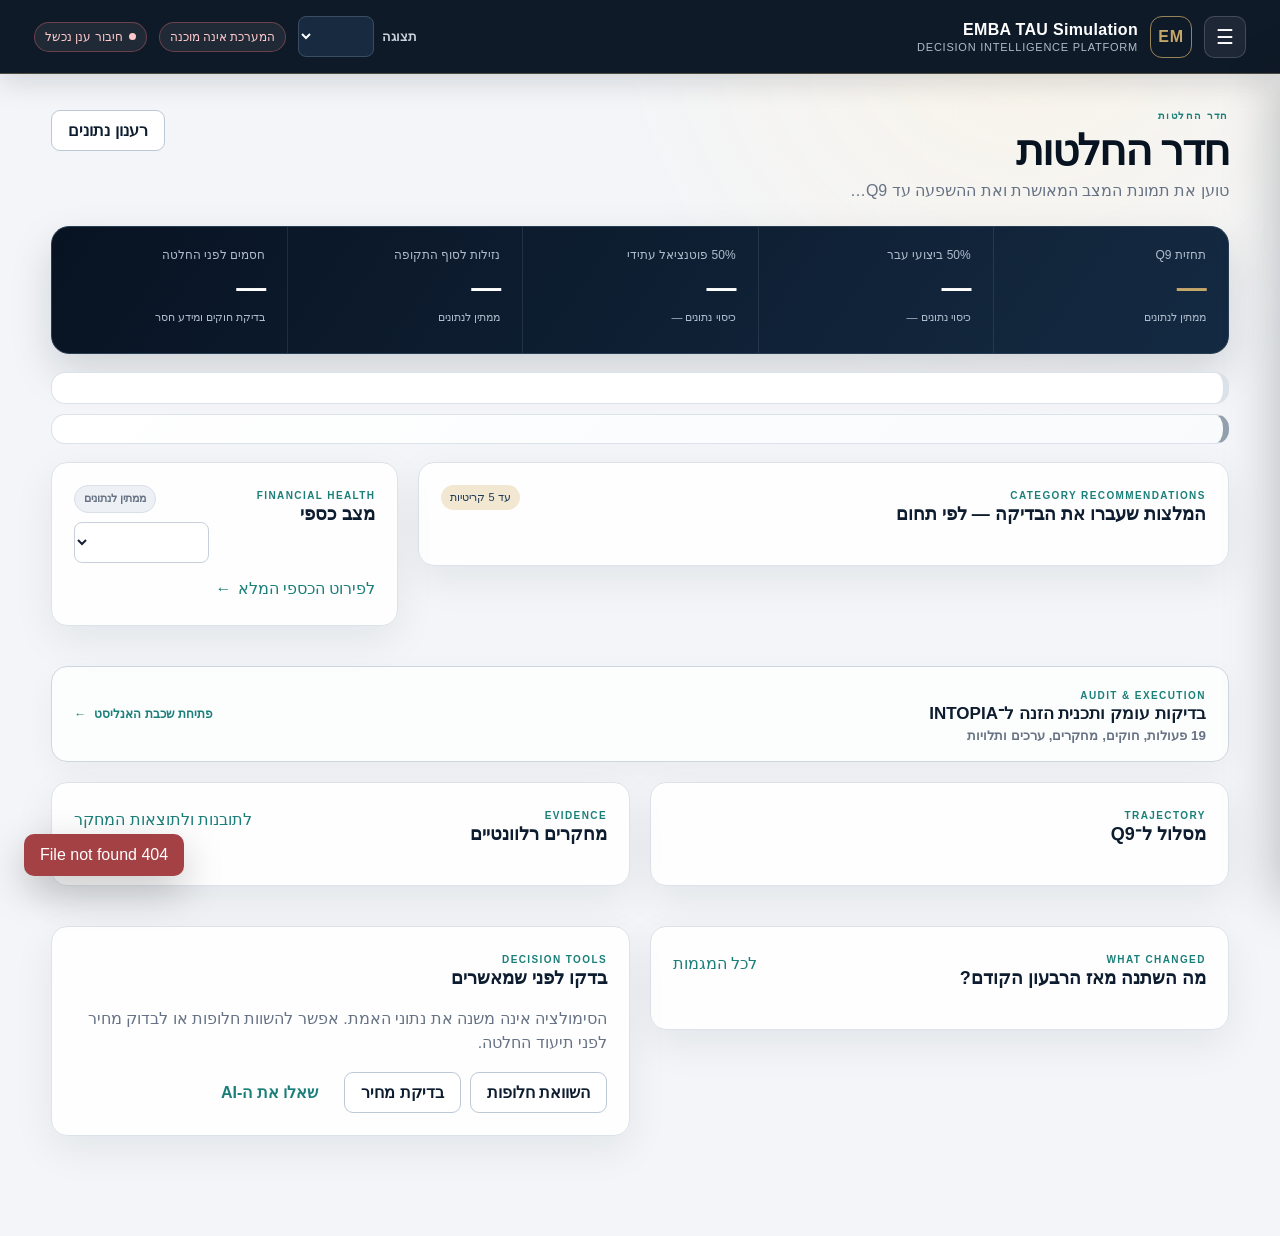
==== commit f25eec58: "Fix cloud module loading and dynamic quarter context" ====
--- a/static/index.html
+++ b/static/index.html
@@ -46,10 +46,10 @@
     <main>
       <section id="section-dashboard" class="page active">
         <div class="page-head">
-          <div><p class="eyebrow">Q4 PLANNING ROOM</p><h1>חדר החלטות</h1><p>תמונת פתיחה המבוססת על Q1–Q3 ומסתכלת תמיד עד Q9.</p></div>
+          <div><p id="dashboardQuarterEyebrow" class="eyebrow">חדר החלטות</p><h1>חדר החלטות</h1><p id="dashboardContextText">טוען את תמונת המצב המאושרת ואת ההשפעה עד Q9…</p></div>
           <button id="refreshButton" class="button secondary" type="button">רענון נתונים</button>
         </div>
-        <div id="setupNotice" class="notice hidden"><strong>כדי להתחיל:</strong> העלו ואשרו בנפרד את דוחות Q1, Q2 ו־Q3.</div>
+        <div id="setupNotice" class="notice hidden"><strong>כדי להפעיל המלצות:</strong> <span id="setupNoticeText">העלו ואשרו דוח רבעוני ואסטרטגיה.</span></div>
         <div class="q9-strip">
           <div><span>תחזית Q9</span><strong id="q9Score">—</strong><small id="q9Confidence">ממתין לנתונים</small></div>
           <div><span>50% ביצועי עבר</span><strong id="pastScore">—</strong><small id="pastCoverage">כיסוי נתונים —</small></div>
@@ -116,7 +116,7 @@
                   <tbody id="executionBlueprintRows"></tbody>
                 </table>
               </div>
-              <div id="executionBlueprintEmpty" class="empty-copy hidden">אין עדיין תכנית מספרית. אשרו את Q1–Q3 ואת האסטרטגיה כדי לייצר אותה.</div>
+              <div id="executionBlueprintEmpty" class="empty-copy hidden">אין עדיין תכנית מספרית לרבעון הנבחר. אשרו לפחות דוח רבעוני אחד ואת האסטרטגיה כדי לייצר אותה.</div>
             </article>
           </div>
         </details>
@@ -438,10 +438,10 @@
       </section>
 
       <section id="section-guide" class="page">
-        <div class="page-head"><div><p class="eyebrow">HOW TO USE</p><h1>מדריך שימוש</h1><p>מסלול העבודה הקבוע מסיום Q3 ועד Q9.</p></div></div>
+        <div class="page-head"><div><p class="eyebrow">HOW TO USE</p><h1>מדריך שימוש</h1><p>מחזור עבודה דינמי: קליטת תוצאות, למידה, החלטה ותחזית עד Q9.</p></div></div>
         <div class="guide-steps">
           <article class="guide-step"><span>1</span><div><h2>הקמה</h2><p>הגדירו חברה, רצפת מזומן ויעדי Q9; העלו אסטרטגיה וכללי משחק.</p></div></article>
-          <article class="guide-step"><span>2</span><div><h2>קליטת Q1–Q3</h2><p>העלו כל רבעון בנפרד, בדקו חריגים ואשרו את הנתונים שחולצו.</p></div></article>
+          <article class="guide-step"><span>2</span><div><h2>קליטת תוצאות</h2><p>העלו כל דוח רבעוני בנפרד, בדקו חריגים ואשרו את הנתונים שחולצו.</p></div></article>
           <article class="guide-step"><span>3</span><div><h2>חדר החלטות</h2><p>עברו על כספים, תחזית Q9 ושלוש עד חמש ההחלטות הדחופות.</p></div></article>
           <article class="guide-step"><span>4</span><div><h2>מחקר וסימולציה</h2><p>בדקו רק מחקרים רלוונטיים וסמלצו חלופות במסגרת התקציב.</p></div></article>
           <article class="guide-step"><span>5</span><div><h2>אישור וגיבוי</h2><p>שמרו תרחיש, תעדו החלטה, צרו Snapshot והורידו גיבוי.</p></div></article>
@@ -451,7 +451,7 @@
 
       <section id="section-backup" class="page">
         <div class="page-head"><div><p class="eyebrow">CONTINUITY</p><h1>גיבוי ושחזור</h1><p>כל הרשומות, מחקרי השוק, התרחישים, שיחות ה-Agent והקבצים.</p></div></div>
-        <div class="two-columns"><article class="panel"><h2>הורדת גיבוי מלא</h2><p>מומלץ לאחר קליטת Q1–Q3 ולפני סגירת כל רבעון.</p><a class="button" href="/api/backup">הורדת ZIP</a></article><article class="panel"><h2>שחזור מגיבוי</h2><form id="restoreForm" class="restore-form"><input name="file" type="file" accept=".zip" required><select name="mode"><option value="replace">החלפה מלאה</option><option value="merge">מיזוג</option></select><button class="button danger" type="submit">שחזור</button></form></article></div>
+        <div class="two-columns"><article class="panel"><h2>הורדת גיבוי מלא</h2><p>מומלץ לאחר אישור כל דוח ולפני סגירת כל רבעון.</p><a class="button" href="/api/backup">הורדת ZIP</a></article><article class="panel"><h2>שחזור מגיבוי</h2><form id="restoreForm" class="restore-form"><input name="file" type="file" accept=".zip" required><select name="mode"><option value="replace">החלפה מלאה</option><option value="merge">מיזוג</option></select><button class="button danger" type="submit">שחזור</button></form></article></div>
         <article class="panel danger-zone"><div><h2>איפוס נתוני חברה</h2><p>מוחק רשומות וקבצים אך משאיר קטלוגי מבנה.</p></div><button id="resetButton" class="button danger secondary" type="button">איפוס</button></article>
       </section>
     </main>
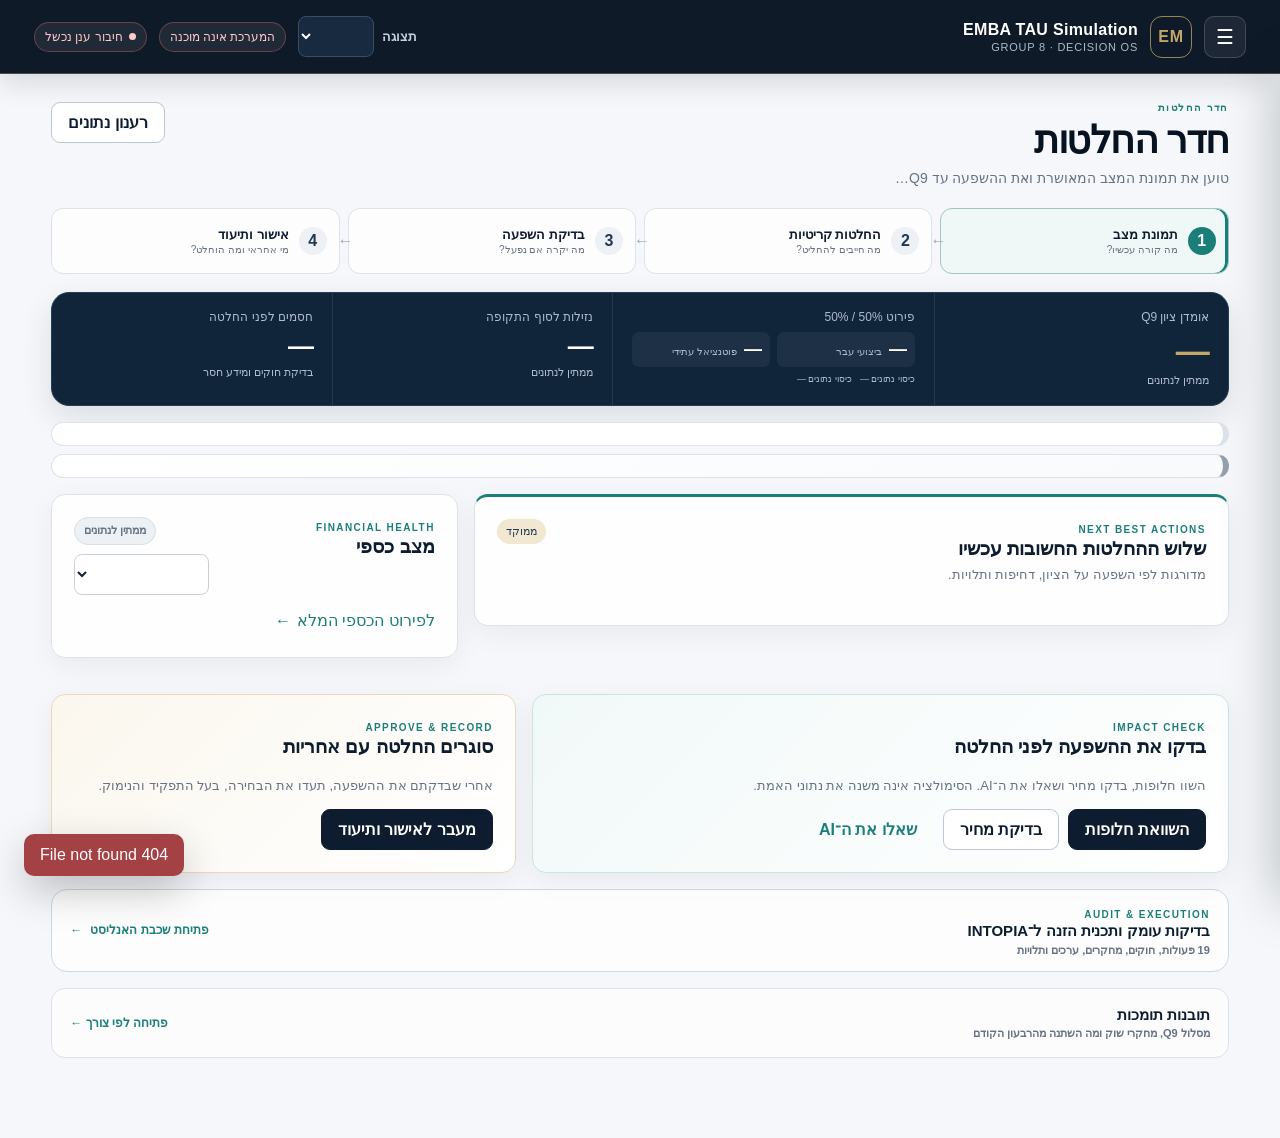
==== commit 58d6649f: "Simplify decision room UX" ====
--- a/static/index.html
+++ b/static/index.html
@@ -6,14 +6,14 @@
   <meta name="color-scheme" content="light">
   <title>EMBA TAU Simulation</title>
   <link rel="icon" href="/static/favicon.svg" type="image/svg+xml">
-  <link rel="stylesheet" href="/static/styles.css?v=1.5.0">
+  <link rel="stylesheet" href="/static/styles.css?v=1.6.0">
 </head>
 <body>
   <header class="topbar">
     <div class="brand-row">
       <button id="menuButton" class="icon-button" type="button" aria-label="פתיחת תפריט" aria-expanded="false">☰</button>
       <div class="brand-mark">EM</div>
-      <div class="brand-copy"><strong>EMBA TAU Simulation</strong><small>Decision Intelligence Platform</small></div>
+      <div class="brand-copy"><strong>EMBA TAU Simulation</strong><small>Group 8 · Decision OS</small></div>
     </div>
     <div class="top-actions">
       <label class="quarter-picker">תצוגה <select id="quarterSelect" aria-label="בחירת תצוגה ורבעון"></select></label>
@@ -25,22 +25,26 @@
   <div id="menuOverlay" class="menu-overlay" hidden></div>
   <div id="appShell" class="app-shell">
     <aside id="sideNav" class="side-nav" aria-label="ניווט ראשי" aria-hidden="true">
-      <div class="nav-heading">ניווט</div>
+      <div class="nav-heading">מסלול העבודה</div>
       <button class="nav-item active" data-section="dashboard">חדר החלטות</button>
-      <button class="nav-item" data-section="strategyopt">אופטימיזציית אסטרטגיה</button>
       <button class="nav-item" data-section="agent">צ׳אט AI והעלאת קבצים</button>
       <button class="nav-item" data-section="finance">מצב פיננסי</button>
       <button class="nav-item" data-section="reports">תובנות ומגמות</button>
       <button class="nav-item" data-section="decisionlog">לוג החלטות</button>
-      <button class="nav-item" data-section="settings">הגדרות</button>
-      <div class="nav-heading nav-secondary-heading">כלי אנליסט</div>
-      <button class="nav-item secondary-nav" data-section="simulation">מעבדת תרחישים</button>
-      <button class="nav-item secondary-nav" data-section="economics">תמחור וכלכלת יחידה</button>
-      <button class="nav-item secondary-nav" data-section="files">מרכז קבצים וקליטה</button>
-      <button class="nav-item secondary-nav" data-section="rules">מרכז החוקים</button>
-      <button class="nav-item secondary-nav" data-section="guide">מדריך שימוש</button>
-      <button class="nav-item secondary-nav" data-section="backup">גיבוי ושחזור</button>
-      <div class="nav-foot">AI Decision OS v1.5<br><span>Supabase · Rulebook · Evidence Gate · OpenAI</span></div>
+      <details id="moreToolsNav" class="nav-more">
+        <summary>כלים נוספים</summary>
+        <div class="nav-more-body">
+          <button class="nav-item secondary-nav" data-section="strategyopt">אופטימיזציית אסטרטגיה</button>
+          <button class="nav-item secondary-nav" data-section="simulation">מעבדת תרחישים</button>
+          <button class="nav-item secondary-nav" data-section="economics">תמחור וכלכלת יחידה</button>
+          <button class="nav-item secondary-nav" data-section="files">מרכז קבצים וקליטה</button>
+          <button class="nav-item secondary-nav" data-section="rules">מרכז החוקים</button>
+          <button class="nav-item secondary-nav" data-section="guide">מדריך שימוש</button>
+          <button class="nav-item secondary-nav" data-section="backup">גיבוי ושחזור</button>
+        </div>
+      </details>
+      <button class="nav-item nav-settings" data-section="settings">הגדרות</button>
+      <div class="nav-foot">AI Decision OS v1.6<br><span>Supabase · Rulebook · Evidence Gate · OpenAI</span></div>
     </aside>
 
     <main>
@@ -49,19 +53,26 @@
           <div><p id="dashboardQuarterEyebrow" class="eyebrow">חדר החלטות</p><h1>חדר החלטות</h1><p id="dashboardContextText">טוען את תמונת המצב המאושרת ואת ההשפעה עד Q9…</p></div>
           <button id="refreshButton" class="button secondary" type="button">רענון נתונים</button>
         </div>
+        <nav class="decision-flow" aria-label="תהליך קבלת החלטה">
+          <button class="flow-step active" type="button" data-scroll-target="decisionSnapshot"><b>1</b><span><strong>תמונת מצב</strong><small>מה קורה עכשיו?</small></span></button>
+          <button class="flow-step" type="button" data-scroll-target="decisionPriority"><b>2</b><span><strong>החלטות קריטיות</strong><small>מה חייבים להחליט?</small></span></button>
+          <button class="flow-step" type="button" data-scroll-target="decisionImpact"><b>3</b><span><strong>בדיקת השפעה</strong><small>מה יקרה אם נפעל?</small></span></button>
+          <button class="flow-step" type="button" data-scroll-target="decisionApproval"><b>4</b><span><strong>אישור ותיעוד</strong><small>מי אחראי ומה הוחלט?</small></span></button>
+        </nav>
         <div id="setupNotice" class="notice hidden"><strong>כדי להפעיל המלצות:</strong> <span id="setupNoticeText">העלו ואשרו דוח רבעוני ואסטרטגיה.</span></div>
-        <div class="q9-strip">
-          <div><span>תחזית Q9</span><strong id="q9Score">—</strong><small id="q9Confidence">ממתין לנתונים</small></div>
-          <div><span>50% ביצועי עבר</span><strong id="pastScore">—</strong><small id="pastCoverage">כיסוי נתונים —</small></div>
-          <div><span>50% פוטנציאל עתידי</span><strong id="futureScore">—</strong><small id="futureCoverage">כיסוי נתונים —</small></div>
+        <div id="decisionSnapshot" class="q9-strip focus-summary">
+          <div class="score-card"><span>אומדן ציון Q9</span><strong id="q9Score">—</strong><small id="q9Confidence">ממתין לנתונים</small></div>
+          <div class="score-breakdown"><span>פירוט 50% / 50%</span><div><p><b id="pastScore">—</b> ביצועי עבר</p><p><b id="futureScore">—</b> פוטנציאל עתידי</p></div><small><span id="pastCoverage">כיסוי נתונים —</span><span id="futureCoverage">כיסוי נתונים —</span></small></div>
           <div><span>נזילות לסוף התקופה</span><strong id="liquidityPosition">—</strong><small id="liquidityNote">ממתין לנתונים</small></div>
           <div><span>חסמים לפני החלטה</span><strong id="decisionBlockers">—</strong><small id="decisionBlockersNote">בדיקת חוקים ומידע חסר</small></div>
         </div>
-        <div id="decisionGateBanner" class="decision-gate unknown" role="status" aria-live="polite"></div>
-        <div id="evidenceGateSummary" class="evidence-gate-summary unknown" role="status" aria-live="polite"></div>
+        <div class="readiness-stack">
+          <div id="decisionGateBanner" class="decision-gate unknown" role="status" aria-live="polite"></div>
+          <div id="evidenceGateSummary" class="evidence-gate-summary unknown" role="status" aria-live="polite"></div>
+        </div>
         <div class="dashboard-grid">
-          <article class="panel decision-panel">
-            <div class="panel-head"><div><span class="panel-kicker">CATEGORY RECOMMENDATIONS</span><h2>המלצות שעברו את הבדיקה — לפי תחום</h2></div><span class="soft-pill">עד 5 קריטיות</span></div>
+          <article id="decisionPriority" class="panel decision-panel">
+            <div class="panel-head"><div><span class="panel-kicker">NEXT BEST ACTIONS</span><h2>שלוש ההחלטות החשובות עכשיו</h2><p>מדורגות לפי השפעה על הציון, דחיפות ותלויות.</p></div><span class="soft-pill">ממוקד</span></div>
             <div id="decisionDependencySummary" class="dependency-summary"></div>
             <div id="recommendationsList" class="recommendation-groups"></div>
           </article>
@@ -71,6 +82,10 @@
             <div id="dashboardFinance" class="metric-list"></div>
             <button class="text-link rtl-next-link" type="button" data-go="finance">לפירוט הכספי המלא</button>
           </article>
+        </div>
+        <div id="decisionImpact" class="decision-workflow-grid">
+          <article class="panel decision-tools"><div class="panel-head"><div><span class="panel-kicker">IMPACT CHECK</span><h2>בדקו את ההשפעה לפני החלטה</h2></div></div><p>השוו חלופות, בדקו מחיר ושאלו את ה־AI. הסימולציה אינה משנה את נתוני האמת.</p><div class="action-row"><button class="button primary" type="button" data-go="simulation">השוואת חלופות</button><button class="button secondary" type="button" data-go="economics">בדיקת מחיר</button><button class="button ghost" type="button" data-go="agent">שאלו את ה־AI</button></div></article>
+          <article id="decisionApproval" class="panel approval-panel"><div class="panel-head"><div><span class="panel-kicker">APPROVE & RECORD</span><h2>סוגרים החלטה עם אחריות</h2></div></div><p>אחרי שבדקתם את ההשפעה, תעדו את הבחירה, בעל התפקיד והנימוק.</p><div class="action-row"><button class="button primary" type="button" data-go="decisionlog">מעבר לאישור ותיעוד</button></div></article>
         </div>
         <details class="analyst-disclosure">
           <summary>
@@ -120,14 +135,16 @@
             </article>
           </div>
         </details>
-        <div class="dashboard-grid lower-grid">
-          <article class="panel"><div class="panel-head"><div><span class="panel-kicker">TRAJECTORY</span><h2>מסלול ל־Q9</h2></div></div><div id="forecastSummary" class="forecast-grid"></div></article>
-          <article class="panel"><div class="panel-head"><div><span class="panel-kicker">EVIDENCE</span><h2>מחקרים רלוונטיים</h2></div><button class="text-link" type="button" data-go="reports">לתובנות ולתוצאות המחקר</button></div><div id="dashboardResearch" class="compact-list"></div></article>
-        </div>
-        <div class="dashboard-grid lower-grid">
-          <article class="panel"><div class="panel-head"><div><span class="panel-kicker">WHAT CHANGED</span><h2>מה השתנה מאז הרבעון הקודם?</h2></div><button class="text-link" type="button" data-go="reports">לכל המגמות</button></div><div id="dashboardChanges" class="compact-list"></div></article>
-          <article class="panel decision-tools"><div class="panel-head"><div><span class="panel-kicker">DECISION TOOLS</span><h2>בדקו לפני שמאשרים</h2></div></div><p>הסימולציה אינה משנה את נתוני האמת. אפשר להשוות חלופות או לבדוק מחיר לפני תיעוד החלטה.</p><div class="action-row"><button class="button secondary" type="button" data-go="simulation">השוואת חלופות</button><button class="button secondary" type="button" data-go="economics">בדיקת מחיר</button><button class="button ghost" type="button" data-go="agent">שאלו את ה-AI</button></div></article>
-        </div>
+        <details class="supporting-insights">
+          <summary><div><strong>תובנות תומכות</strong><small>מסלול Q9, מחקרי שוק ומה השתנה מהרבעון הקודם</small></div><span>פתיחה לפי צורך</span></summary>
+          <div class="supporting-insights-body">
+            <div class="dashboard-grid lower-grid">
+              <article class="panel"><div class="panel-head"><div><span class="panel-kicker">TRAJECTORY</span><h2>מסלול ל־Q9</h2></div></div><div id="forecastSummary" class="forecast-grid"></div></article>
+              <article class="panel"><div class="panel-head"><div><span class="panel-kicker">EVIDENCE</span><h2>מחקרים רלוונטיים</h2></div><button class="text-link" type="button" data-go="reports">לתוצאות המחקר</button></div><div id="dashboardResearch" class="compact-list"></div></article>
+            </div>
+            <article class="panel changes-panel"><div class="panel-head"><div><span class="panel-kicker">WHAT CHANGED</span><h2>מה השתנה מאז הרבעון הקודם?</h2></div><button class="text-link" type="button" data-go="reports">לכל המגמות</button></div><div id="dashboardChanges" class="compact-list"></div></article>
+          </div>
+        </details>
       </section>
 
       <section id="section-strategyopt" class="page">
@@ -457,6 +474,6 @@
     </main>
   </div>
   <div id="toast" class="toast" role="status" aria-live="polite"></div>
-  <script src="/static/app.js?v=1.9.0" defer></script>
+  <script src="/static/app.js?v=2.0.0" defer></script>
 </body>
 </html>
--- a/static/styles.css
+++ b/static/styles.css
@@ -730,6 +730,95 @@
 .toast.show { opacity: 1; transform: translateY(0); }
 .toast.error { background: var(--red); }
 
+/* v1.6 — focused decision workflow */
+body { background: #f5f7fa; }
+main { padding-top: 28px; }
+.page { max-width: 1320px; }
+.page-head { min-height: 62px; margin-bottom: 18px; }
+.page-head h1 { font-size: clamp(27px, 3vw, 38px); }
+.page-head p:not(.eyebrow) { max-width: 760px; font-size: 14px; line-height: 1.55; }
+.panel { border-radius: 14px; box-shadow: 0 8px 28px rgba(9,27,46,.055); }
+.panel-head h2, .panel h2 { font-size: 19px; }
+.panel-head p { margin: 5px 0 0; color: var(--muted); font-size: 13px; }
+
+.nav-more { margin-top: 14px; padding-top: 14px; border-top: 1px solid rgba(255,255,255,.1); }
+.nav-more > summary { display: flex; align-items: center; justify-content: space-between; padding: 11px 14px; color: #b7c4d2; list-style: none; border-radius: 9px; cursor: pointer; font-size: 13px; font-weight: 600; }
+.nav-more > summary::-webkit-details-marker { display: none; }
+.nav-more > summary::after { content: "‹"; color: var(--gold); font-size: 19px; transition: transform .18s ease; }
+.nav-more[open] > summary::after { transform: rotate(-90deg); }
+.nav-more > summary:hover { color: white; background: rgba(255,255,255,.06); }
+.nav-more-body { display: grid; gap: 2px; padding-top: 4px; }
+.nav-more .secondary-nav { width: 100%; padding-inline-start: 24px; }
+.nav-settings { margin-top: 10px; border-top: 1px solid rgba(255,255,255,.08); border-radius: 0 0 9px 9px; }
+
+.decision-flow { display: grid; grid-template-columns: repeat(4,minmax(0,1fr)); gap: 8px; margin-bottom: 18px; direction: rtl; }
+.flow-step { position: relative; display: flex; align-items: center; gap: 10px; min-height: 66px; padding: 10px 12px; color: var(--muted); background: rgba(255,255,255,.82); border: 1px solid var(--line); border-radius: 12px; text-align: right; cursor: pointer; transition: .16s ease; }
+.flow-step:not(:last-child)::after { content: "←"; position: absolute; left: -11px; z-index: 2; color: #9aa7b6; font-weight: 800; }
+.flow-step > b { display: grid; flex: 0 0 28px; place-items: center; width: 28px; height: 28px; color: var(--navy-700); background: #edf1f5; border-radius: 50%; }
+.flow-step span, .flow-step strong, .flow-step small { display: block; }
+.flow-step strong { color: var(--navy-900); font-size: 13px; }
+.flow-step small { margin-top: 2px; color: var(--muted); font-size: 10px; }
+.flow-step:hover, .flow-step.active { border-color: #9ec7c2; background: #f0f8f7; }
+.flow-step.active { box-shadow: inset -3px 0 var(--teal); }
+.flow-step.active > b { color: white; background: var(--teal); }
+
+.focus-summary { grid-template-columns: 1.05fr 1.15fr 1fr 1fr; margin-bottom: 16px; background: #10243a; box-shadow: 0 12px 32px rgba(8,19,34,.11); scroll-margin-top: 96px; }
+.focus-summary > div { min-height: 112px; padding: 17px 19px; }
+.focus-summary strong { margin-block: 7px 4px; font-size: 26px; }
+.focus-summary .score-card strong { color: var(--gold); font-size: 34px; }
+.score-breakdown > div { display: grid; grid-template-columns: repeat(2,minmax(0,1fr)); gap: 7px; margin-top: 8px; }
+.score-breakdown p { margin: 0; padding: 7px 8px; color: #aebccc; background: rgba(255,255,255,.055); border-radius: 7px; font-size: 10px; }
+.score-breakdown p b { display: inline; margin: 0 0 0 4px; color: white; font-size: 18px; }
+.score-breakdown small { display: flex; gap: 8px; margin-top: 7px; flex-wrap: wrap; }
+.score-breakdown small span { font-size: 9px; }
+
+.readiness-stack { display: grid; gap: 8px; margin-bottom: 16px; }
+.readiness-stack .decision-gate, .readiness-stack .evidence-gate-summary { margin: 0; padding-block: 11px; box-shadow: none; }
+.readiness-stack .decision-gate.ready, .readiness-stack .evidence-gate-summary.ready { display: none; }
+.readiness-stack .decision-gate strong, .readiness-stack .evidence-gate-summary strong { font-size: 14px; }
+.readiness-stack .decision-gate p, .readiness-stack .evidence-gate-summary p { font-size: 11px; }
+
+#decisionPriority, #decisionImpact, #decisionApproval { scroll-margin-top: 96px; }
+.dashboard-grid { grid-template-columns: minmax(0,1.3fr) minmax(300px,.7fr); gap: 16px; }
+.decision-panel { border-top: 3px solid var(--teal); }
+.dependency-summary { padding: 11px 13px; }
+.dependency-summary p { margin: 6px 0; font-size: 11px; }
+.recommendation-category-group { border-radius: 10px; }
+.recommendation-category-group .recommendation-list { padding-inline: 11px; }
+.recommendation { gap: 11px; padding-block: 14px; }
+.recommendation-main > strong { font-size: 15px; }
+.more-recommendations { margin-top: 4px; overflow: hidden; border: 1px solid var(--line); border-radius: 10px; background: #fafbfd; }
+.more-recommendations > summary { display: flex; align-items: center; justify-content: space-between; padding: 13px 15px; color: var(--navy-800); list-style: none; cursor: pointer; font-weight: 700; }
+.more-recommendations > summary::-webkit-details-marker { display: none; }
+.more-recommendations > summary::after { content: "‹"; margin-inline-start: auto; margin-inline-end: 10px; color: var(--teal); font-size: 18px; transition: transform .18s ease; }
+.more-recommendations[open] > summary::after { transform: rotate(-90deg); }
+.more-recommendations > summary small { color: var(--muted); font-weight: 400; }
+.more-recommendations > div { display: grid; gap: 12px; padding: 0 12px 12px; }
+
+.decision-workflow-grid { display: grid; grid-template-columns: 1.2fr .8fr; gap: 16px; margin-top: 16px; }
+.decision-workflow-grid .panel { min-height: 174px; margin-bottom: 0; }
+.decision-tools { background: linear-gradient(135deg,#f1f9f8,#fff); border-color: #cce3e0; }
+.approval-panel { background: linear-gradient(135deg,#fbf7ee,#fff); border-color: #ead9b7; }
+.decision-tools > p, .approval-panel > p { color: var(--muted); font-size: 13px; line-height: 1.55; }
+
+.analyst-disclosure { margin-top: 16px; box-shadow: none; }
+.analyst-disclosure > summary { min-height: 68px; padding: 14px 18px; }
+.analyst-disclosure > summary strong { font-size: 15px; }
+.analyst-disclosure > summary small { font-size: 11px; }
+.supporting-insights { margin-top: 16px; overflow: hidden; border: 1px solid var(--line); border-radius: 14px; background: rgba(255,255,255,.7); }
+.supporting-insights > summary { display: flex; align-items: center; justify-content: space-between; gap: 14px; min-height: 68px; padding: 14px 18px; list-style: none; cursor: pointer; }
+.supporting-insights > summary::-webkit-details-marker { display: none; }
+.supporting-insights > summary strong, .supporting-insights > summary small { display: block; }
+.supporting-insights > summary strong { color: var(--navy-900); font-size: 15px; }
+.supporting-insights > summary small { margin-top: 3px; color: var(--muted); font-size: 11px; }
+.supporting-insights > summary > span { color: var(--teal); font-size: 12px; font-weight: 700; white-space: nowrap; }
+.supporting-insights > summary > span::after { content: " ←"; }
+.supporting-insights[open] > summary > span::after { content: " ↓"; }
+.supporting-insights-body { padding: 0 16px 16px; border-top: 1px solid var(--line); }
+.supporting-insights .lower-grid { margin-top: 16px; }
+.supporting-insights .panel { margin-bottom: 0; box-shadow: none; }
+.changes-panel { margin-top: 16px; }
+
 @media (max-width: 1080px) {
   .primary-tabs { grid-template-columns: repeat(7,minmax(135px,1fr)); }
   .q9-strip { grid-template-columns: repeat(2,1fr); }
@@ -749,11 +838,15 @@
   .decision-category-board { grid-template-columns: repeat(2,minmax(260px,1fr)); }
   .decision-category:nth-child(2) { border-left: 0; }
   .decision-category:nth-child(n+3) { border-top: 1px solid var(--line); }
+  .decision-flow { grid-template-columns: repeat(2,minmax(0,1fr)); }
+  .flow-step:nth-child(2)::after { display: none; }
+  .focus-summary { grid-template-columns: repeat(2,minmax(0,1fr)); }
+  .decision-workflow-grid { grid-template-columns: 1fr; }
 }
 @media (max-width: 760px) {
   .topbar { position: relative; align-items: flex-start; flex-wrap: wrap; }
   .top-actions { width: 100%; flex-wrap: wrap; justify-content: space-between; }
-  #cloudState { display: none; }
+  #cloudState, #saveState { display: none; }
   .primary-tabs {
     top: 0;
     display: grid;
@@ -775,6 +868,10 @@
   main { padding-top: 25px; }
   .page-head { display: block; }
   .page-head > *:last-child { margin-top: 13px; }
+  .decision-flow { grid-template-columns: 1fr; }
+  .flow-step { min-height: 54px; }
+  .flow-step::after { display: none !important; }
+  .focus-summary { grid-template-columns: 1fr; }
   .q9-strip, .kpi-grid, .research-grid, .guide-steps, .form-grid, .report-grid { grid-template-columns: 1fr; }
   .q9-strip > div { min-height: auto; border-left: 0; border-bottom: 1px solid rgba(255,255,255,.09); }
   .q9-strip > div:last-child { border-bottom: 0; }
@@ -815,6 +912,8 @@
     max-height: 55vh;
     overflow: auto;
   }
+  .supporting-insights > summary, .more-recommendations > summary { align-items: flex-start; }
+  .supporting-insights > summary > span { white-space: normal; }
 }
 @media (prefers-reduced-motion: reduce) {
   *, *::before, *::after { scroll-behavior: auto !important; transition: none !important; animation: none !important; }
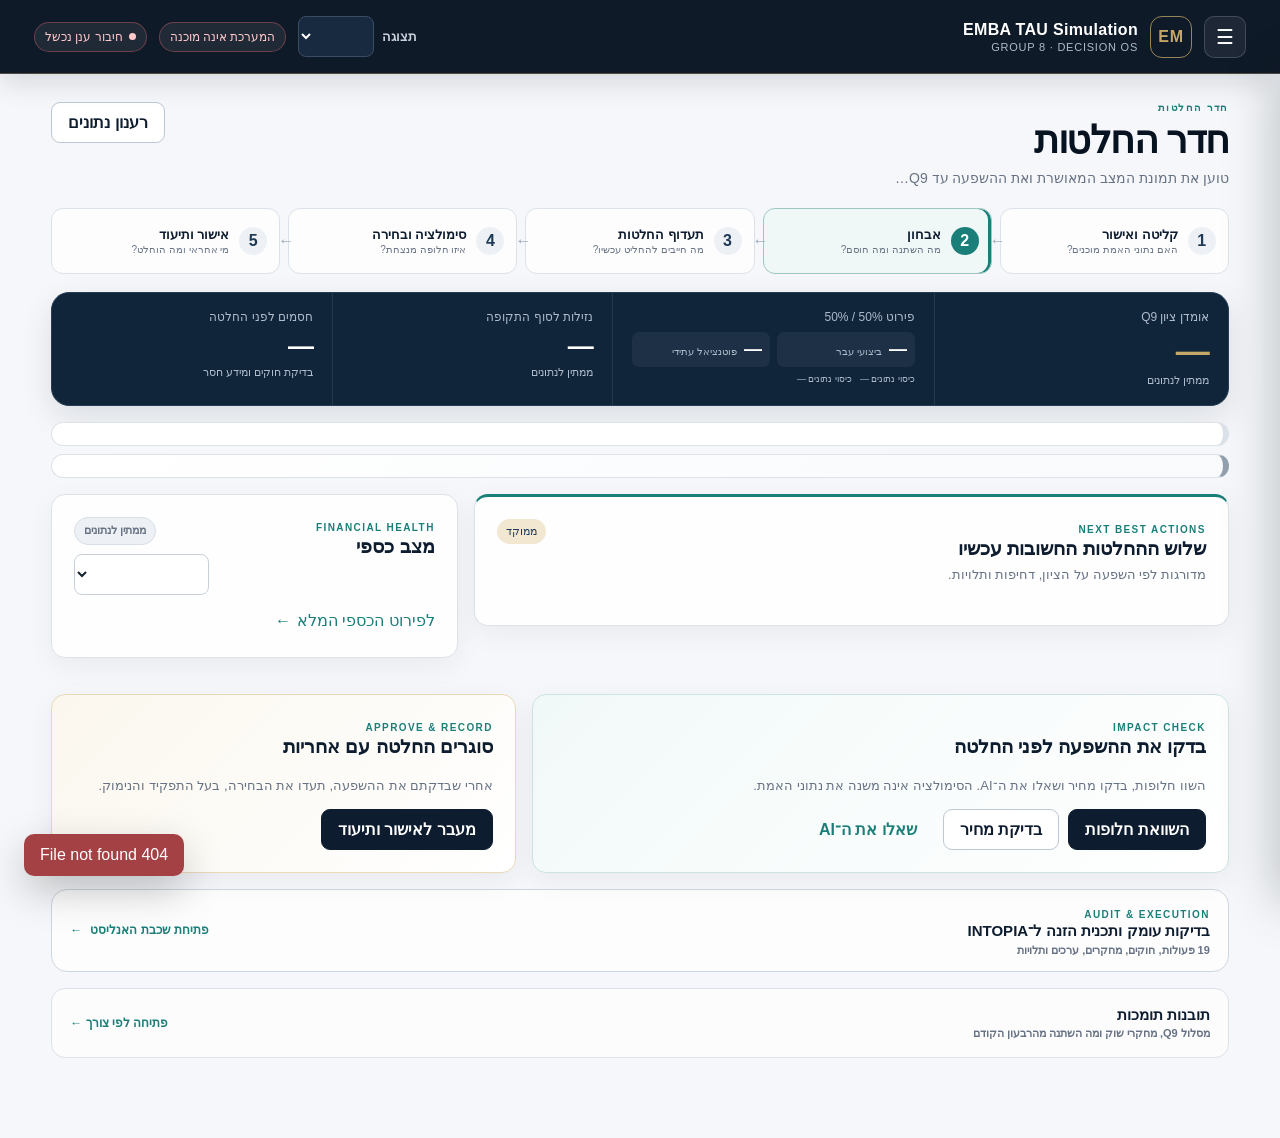
==== commit f7731d6d: "Release v2.1 truth foundation and decision flow" ====
--- a/static/index.html
+++ b/static/index.html
@@ -6,7 +6,7 @@
   <meta name="color-scheme" content="light">
   <title>EMBA TAU Simulation</title>
   <link rel="icon" href="/static/favicon.svg" type="image/svg+xml">
-  <link rel="stylesheet" href="/static/styles.css?v=1.6.0">
+  <link rel="stylesheet" href="/static/styles.css?v=2.1.0">
 </head>
 <body>
   <header class="topbar">
@@ -53,11 +53,12 @@
           <div><p id="dashboardQuarterEyebrow" class="eyebrow">חדר החלטות</p><h1>חדר החלטות</h1><p id="dashboardContextText">טוען את תמונת המצב המאושרת ואת ההשפעה עד Q9…</p></div>
           <button id="refreshButton" class="button secondary" type="button">רענון נתונים</button>
         </div>
-        <nav class="decision-flow" aria-label="תהליך קבלת החלטה">
-          <button class="flow-step active" type="button" data-scroll-target="decisionSnapshot"><b>1</b><span><strong>תמונת מצב</strong><small>מה קורה עכשיו?</small></span></button>
-          <button class="flow-step" type="button" data-scroll-target="decisionPriority"><b>2</b><span><strong>החלטות קריטיות</strong><small>מה חייבים להחליט?</small></span></button>
-          <button class="flow-step" type="button" data-scroll-target="decisionImpact"><b>3</b><span><strong>בדיקת השפעה</strong><small>מה יקרה אם נפעל?</small></span></button>
-          <button class="flow-step" type="button" data-scroll-target="decisionApproval"><b>4</b><span><strong>אישור ותיעוד</strong><small>מי אחראי ומה הוחלט?</small></span></button>
+        <nav class="decision-flow" aria-label="תהליך העבודה הרבעוני">
+          <button id="flowDataStep" class="flow-step" type="button" data-go="files"><b>1</b><span><strong>קליטה ואישור</strong><small>האם נתוני האמת מוכנים?</small></span></button>
+          <button class="flow-step active" type="button" data-scroll-target="decisionSnapshot"><b>2</b><span><strong>אבחון</strong><small>מה השתנה ומה חוסם?</small></span></button>
+          <button class="flow-step" type="button" data-scroll-target="decisionPriority"><b>3</b><span><strong>תעדוף החלטות</strong><small>מה חייבים להחליט עכשיו?</small></span></button>
+          <button class="flow-step" type="button" data-scroll-target="decisionImpact"><b>4</b><span><strong>סימולציה ובחירה</strong><small>איזו חלופה מנצחת?</small></span></button>
+          <button class="flow-step" type="button" data-scroll-target="decisionApproval"><b>5</b><span><strong>אישור ותיעוד</strong><small>מי אחראי ומה הוחלט?</small></span></button>
         </nav>
         <div id="setupNotice" class="notice hidden"><strong>כדי להפעיל המלצות:</strong> <span id="setupNoticeText">העלו ואשרו דוח רבעוני ואסטרטגיה.</span></div>
         <div id="decisionSnapshot" class="q9-strip focus-summary">
@@ -474,6 +475,6 @@
     </main>
   </div>
   <div id="toast" class="toast" role="status" aria-live="polite"></div>
-  <script src="/static/app.js?v=2.0.0" defer></script>
+  <script src="/static/app.js?v=2.1.0" defer></script>
 </body>
 </html>
--- a/static/styles.css
+++ b/static/styles.css
@@ -751,7 +751,7 @@
 .nav-more .secondary-nav { width: 100%; padding-inline-start: 24px; }
 .nav-settings { margin-top: 10px; border-top: 1px solid rgba(255,255,255,.08); border-radius: 0 0 9px 9px; }
 
-.decision-flow { display: grid; grid-template-columns: repeat(4,minmax(0,1fr)); gap: 8px; margin-bottom: 18px; direction: rtl; }
+.decision-flow { display: grid; grid-template-columns: repeat(5,minmax(0,1fr)); gap: 8px; margin-bottom: 18px; direction: rtl; }
 .flow-step { position: relative; display: flex; align-items: center; gap: 10px; min-height: 66px; padding: 10px 12px; color: var(--muted); background: rgba(255,255,255,.82); border: 1px solid var(--line); border-radius: 12px; text-align: right; cursor: pointer; transition: .16s ease; }
 .flow-step:not(:last-child)::after { content: "←"; position: absolute; left: -11px; z-index: 2; color: #9aa7b6; font-weight: 800; }
 .flow-step > b { display: grid; flex: 0 0 28px; place-items: center; width: 28px; height: 28px; color: var(--navy-700); background: #edf1f5; border-radius: 50%; }
@@ -761,6 +761,9 @@
 .flow-step:hover, .flow-step.active { border-color: #9ec7c2; background: #f0f8f7; }
 .flow-step.active { box-shadow: inset -3px 0 var(--teal); }
 .flow-step.active > b { color: white; background: var(--teal); }
+.flow-step.complete { border-color: #c9ddd9; background: #f7fbfa; }
+.flow-step.complete > b { color: white; background: #397e75; }
+.flow-step.complete strong::after { content: " ✓"; color: #397e75; }
 
 .focus-summary { grid-template-columns: 1.05fr 1.15fr 1fr 1fr; margin-bottom: 16px; background: #10243a; box-shadow: 0 12px 32px rgba(8,19,34,.11); scroll-margin-top: 96px; }
 .focus-summary > div { min-height: 112px; padding: 17px 19px; }
@@ -839,7 +842,7 @@
   .decision-category:nth-child(2) { border-left: 0; }
   .decision-category:nth-child(n+3) { border-top: 1px solid var(--line); }
   .decision-flow { grid-template-columns: repeat(2,minmax(0,1fr)); }
-  .flow-step:nth-child(2)::after { display: none; }
+  .flow-step:nth-child(2)::after, .flow-step:nth-child(4)::after { display: none; }
   .focus-summary { grid-template-columns: repeat(2,minmax(0,1fr)); }
   .decision-workflow-grid { grid-template-columns: 1fr; }
 }
